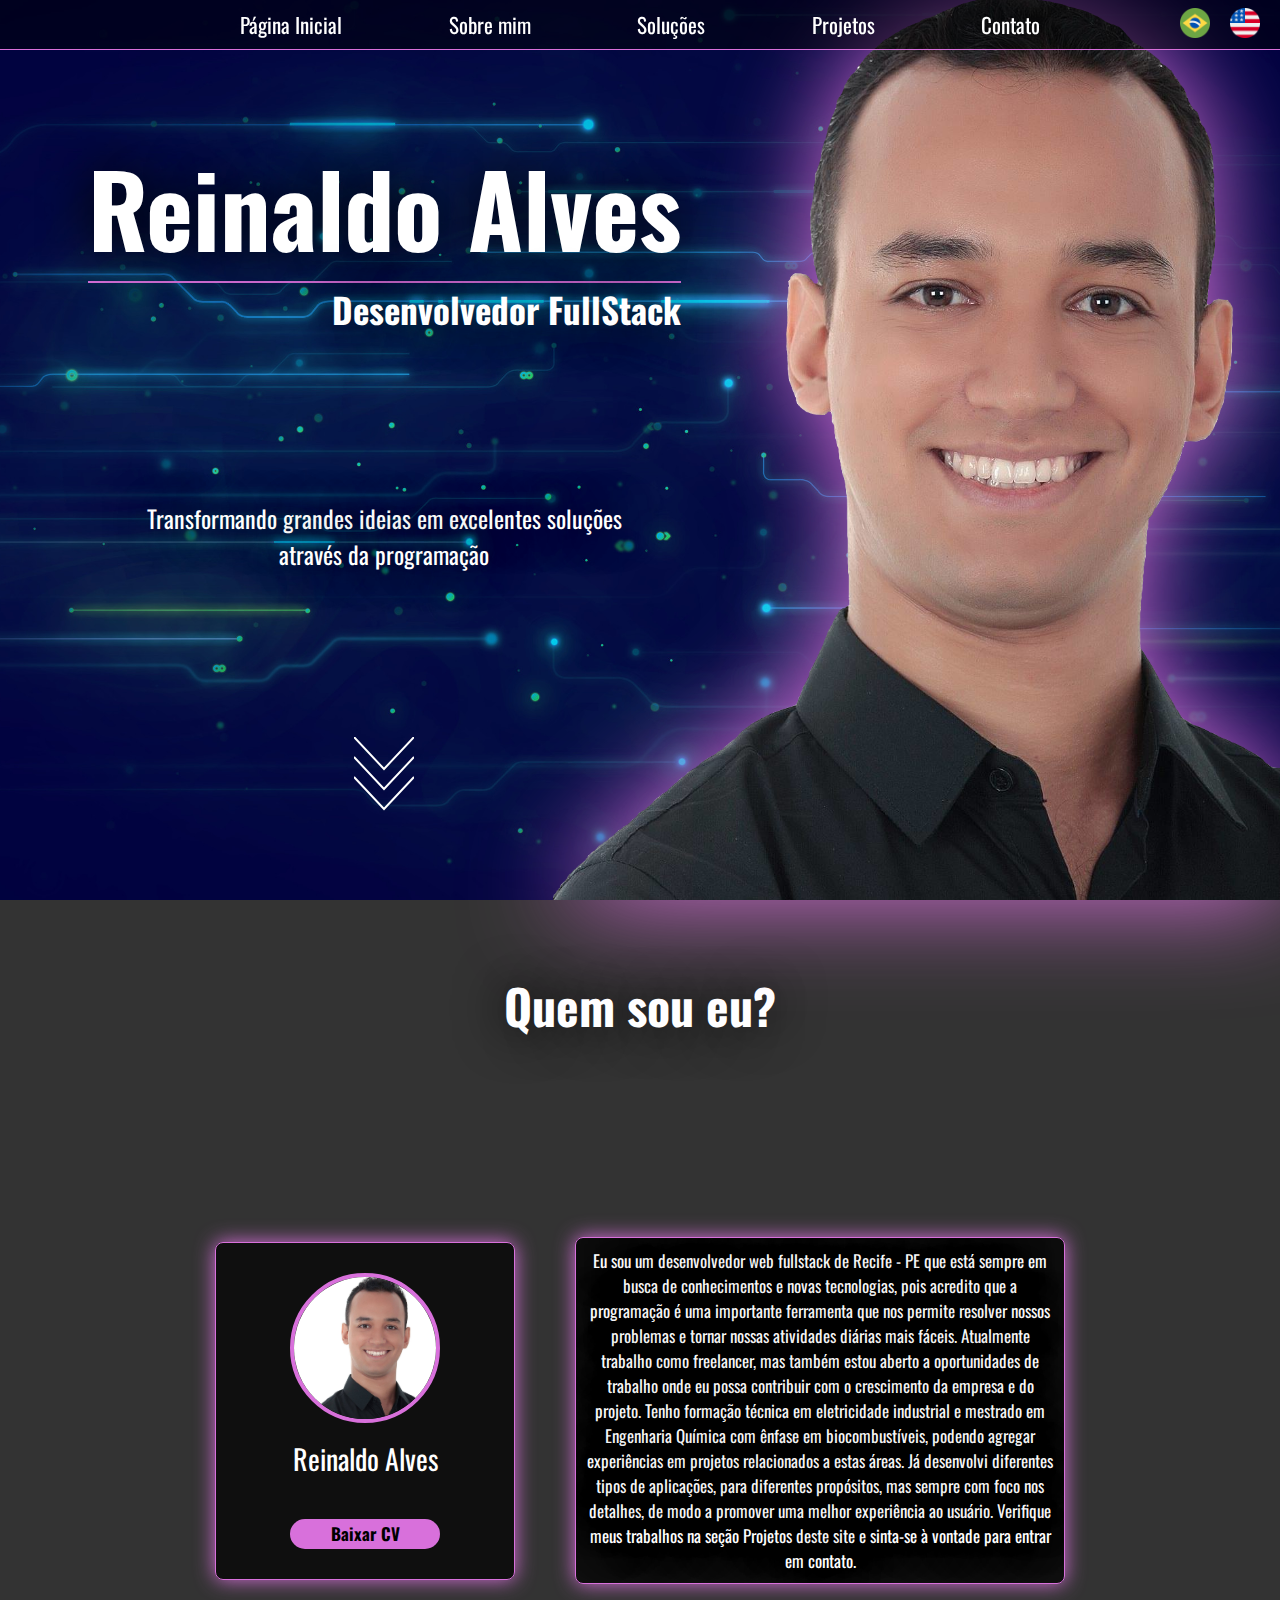
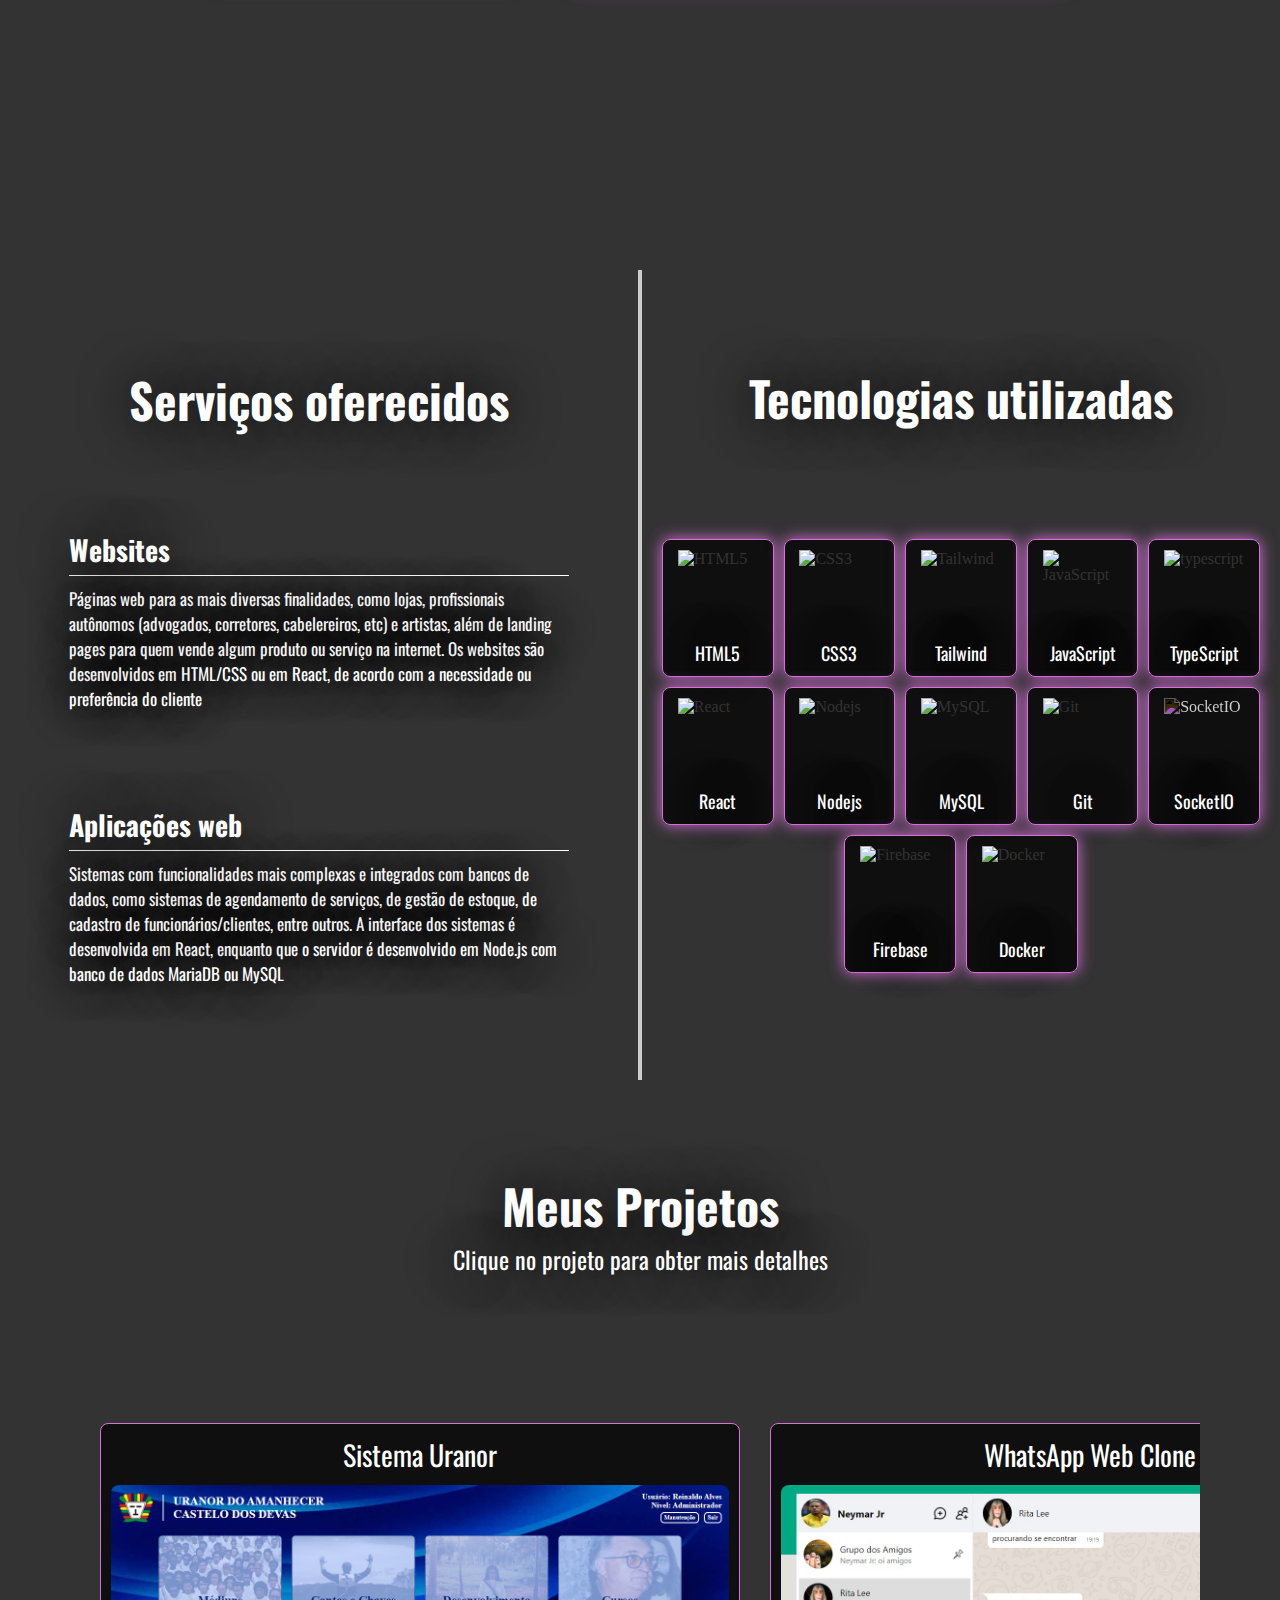
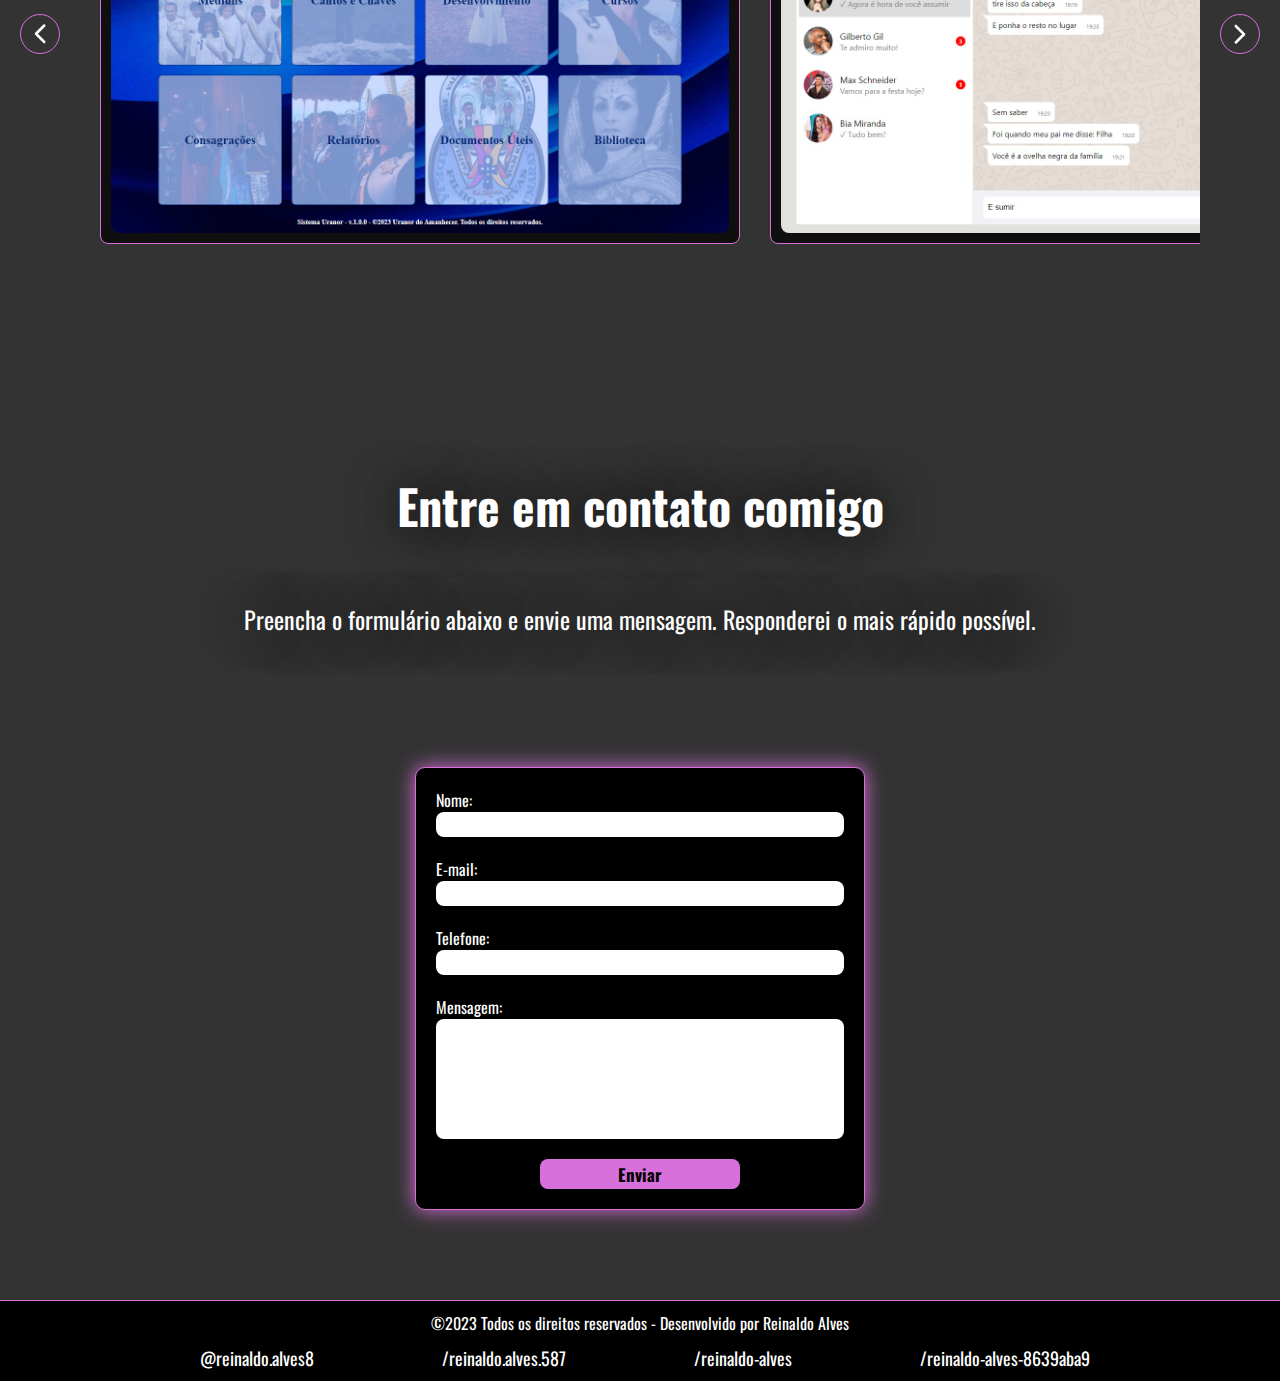
==== index.html @ aec606fd "add instagram clone" ====
<!DOCTYPE html>
<html lang="pt-br">
<head>
    <meta charset="UTF-8">
    <meta http-equiv="X-UA-Compatible" content="IE=edge">
    <meta name="viewport" content="width=device-width, initial-scale=1.0">
    <title>Reinaldo Alves - Desenvolvedor Web</title>
    <link rel="stylesheet" href="./styles.css">
    <link rel="stylesheet" href="https://cdn.jsdelivr.net/npm/swiper@10/swiper-bundle.min.css" />
    <link rel="shortcut icon" href="./programming.png" type="image/x-icon">
</head>
<body>
    <header>
        <nav>
            <ul>
                <li id="homepage-li">Página Inicial</li>
                <li id="aboutMe-li">Sobre mim</li>
                <li id="solution-li">Soluções</li>
                <li id="project-li">Projetos</li>
                <li id="contact-li">Contato</li>
            </ul>
        </nav>
        <div class="language-container">
            <a href="./index.html"><img src="./brasil.png" alt="PT"/></a>
            <a href="./english.html"><img src="./estados-unidos.png" alt="EN"/></a>
        </div>
    </header>
    <div class="hero-container">
        <div class="hero-content">
            <div class="title-container">
                <h1>Reinaldo Alves</h1>
                <h2 style="align-self: flex-end;">Desenvolvedor FullStack</h2>
            </div>
            <p class="slogan">Transformando grandes ideias em excelentes soluções através da programação</p>
            <svg class="arrows">
                <path class="a1" d="M0 0 L30 32 L60 0"></path>
                <path class="a2" d="M0 20 L30 52 L60 20"></path>
                <path class="a3" d="M0 40 L30 72 L60 40"></path>
            </svg>
        </div>
        <div class="mainphoto">
            <img alt="Reinaldo" src="./mainphoto.png"/>
        </div>
    </div>
    <div class="page-container" id="profile">
        <div class="content-container">
            <h2 class="page-title">Quem sou eu?</h2>
            <div class="profile-content">
                <div class="profile-card">
                    <img class="profile-image" src="./15994696_1484321451630794_7265019365593122860_o.jpg" />
                    <span class="name-text">Reinaldo Alves</span>
                    <div class="icons-container">
                        <a href="https://www.instagram.com/reinaldo.alves8/" target="_blank">
                            <i class="fa-brands fa-instagram"></i>
                        </a>
                        <a href="https://www.facebook.com/reinaldo.alves.587" target="_blank">
                            <i class="fa-brands fa-facebook-f"></i>
                        </a>
                        <a href="https://github.com/reinaldo-alves" target="_blank">
                            <i class="fa-brands fa-github"></i>
                        </a>
                        <a href="https://www.linkedin.com/in/reinaldo-alves-8639aba9/" target="_blank">
                            <i class="fa-brands fa-linkedin-in"></i>
                        </a>
                    </div>
                    <a href="https://www.instagram.com/reinaldo.alves8/" target="_blank">
                        <button class="profile-button">Baixar CV</button>
                    </a>
                </div>
                <p class="profile-sinopse">
                    Eu sou um desenvolvedor web fullstack de Recife - PE que está sempre em busca de conhecimentos e novas tecnologias, pois acredito que a programação é uma importante ferramenta que nos permite resolver nossos problemas e tornar nossas atividades diárias mais fáceis. Atualmente trabalho como freelancer, mas também estou aberto a oportunidades de trabalho onde eu possa contribuir com o crescimento da empresa e do projeto. Tenho formação técnica em eletricidade industrial e mestrado em Engenharia Química com ênfase em biocombustíveis, podendo agregar experiências em projetos relacionados a estas áreas. Já desenvolvi diferentes tipos de aplicações, para diferentes propósitos, mas sempre com foco nos detalhes, de modo a promover uma melhor experiência ao usuário. Verifique meus trabalhos na seção Projetos deste site e sinta-se à vontade para entrar em contato.  
                </p>
            </div>
        </div>
    </div>
    <div class="page-container" id="service">
        <div class="content-container">
            <div class="service-container">
                <div class="products-container">
                    <h2 class="page-title">Serviços oferecidos</h2>
                    <div class="product-content">
                        <h3>Websites</h3>
                        <p>Páginas web para as mais diversas finalidades, como lojas, profissionais autônomos (advogados, corretores, cabelereiros, etc) e artistas, além de landing pages para quem vende algum produto ou serviço na internet. Os websites são desenvolvidos em HTML/CSS ou em React, de acordo com a necessidade ou preferência do cliente</p>
                    </div>
                    <div class="product-content">
                        <h3>Aplicações web</h3>
                        <p>Sistemas com funcionalidades mais complexas e integrados com bancos de dados, como sistemas de agendamento de serviços, de gestão de estoque, de cadastro de funcionários/clientes, entre outros. A interface dos sistemas é desenvolvida em React, enquanto que o servidor é desenvolvido em Node.js com banco de dados MariaDB ou MySQL</p>
                    </div>
                    <ul class="tabs">
                        <li class="tab active-tab" id="tab-1">
                            <span>Websites</span>
                            <img alt="seta" src="./arrow-left.png" />                            
                        </li>
                        <div class="tabs-content" id="tabs-content-1">Páginas web para as mais diversas finalidades, como lojas, profissionais autônomos (advogados, corretores, cabelereiros, etc) e artistas, além de landing pages para quem vende algum produto ou serviço na internet. Os websites são desenvolvidos em HTML/CSS ou em React, de acordo com a necessidade ou preferência do cliente</div>
                        <li class="tab" id="tab-2">
                            <span>Aplicações Web</span>
                            <img alt="seta" src="./arrow-left.png" />
                        </li>
                        <div class="tabs-content" id="tabs-content-2" style="display: none;">Sistemas com funcionalidades mais complexas e integrados com bancos de dados, como sistemas de agendamento de serviços, de gestão de estoque, de cadastro de funcionários/clientes, plataformas EAD, entre outros. A interface dos sistemas é desenvolvida em React, enquanto que o servidor é desenvolvido em Node.js com banco de dados MariaDB ou MySQL</div>
                    </ul>
                </div>
                <div class="vertical-divider"></div>
                <div class="technologies-container">
                    <h2 class="page-title">Tecnologias utilizadas</h2>
                    <div class="technologies-content">
                        <div class="technologies-card">
                            <img alt="HTML5" src="https://cdn.jsdelivr.net/gh/devicons/devicon/icons/html5/html5-original.svg" />
                            <span>HTML5</span>
                        </div>
                        <div class="technologies-card">
                            <img alt="CSS3" src="https://cdn.jsdelivr.net/gh/devicons/devicon/icons/css3/css3-original.svg" />
                            <span>CSS3</span>
                        </div>
                        <div class="technologies-card">
                            <img alt="Tailwind" src="https://cdn.jsdelivr.net/gh/devicons/devicon/icons/tailwindcss/tailwindcss-plain.svg" />
                            <span>Tailwind</span>
                        </div>
                        <div class="technologies-card">
                            <img alt="JavaScript" src="https://cdn.jsdelivr.net/gh/devicons/devicon/icons/javascript/javascript-original.svg" />
                            <span>JavaScript</span>
                        </div>
                        <div class="technologies-card">
                            <img alt="typescript" src="https://cdn.jsdelivr.net/gh/devicons/devicon/icons/typescript/typescript-original.svg" />
                            <span>TypeScript</span>
                        </div>
                        <div class="technologies-card">
                            <img alt="React" src="https://cdn.jsdelivr.net/gh/devicons/devicon/icons/react/react-original.svg" />
                            <span>React</span>
                        </div>
                        <div class="technologies-card">
                            <img alt="Nodejs" src="https://cdn.jsdelivr.net/gh/devicons/devicon/icons/nodejs/nodejs-original.svg" />
                            <span>Nodejs</span>
                        </div>
                        <div class="technologies-card">
                            <img alt="MySQL" src="https://cdn.jsdelivr.net/gh/devicons/devicon/icons/mysql/mysql-original.svg" />
                            <span>MySQL</span>
                        </div>
                        <div class="technologies-card"> 
                            <img alt="Git" src="https://cdn.jsdelivr.net/gh/devicons/devicon/icons/git/git-original.svg" />
                            <span>Git</span>
                        </div>
                        <div class="technologies-card">
                            <img alt="SocketIO" style="filter: invert(1);" src="https://cdn.jsdelivr.net/gh/devicons/devicon/icons/socketio/socketio-original.svg" />
                            <span>SocketIO</span>
                        </div>
                        <div class="technologies-card">
                            <img alt="Firebase" src="https://cdn.jsdelivr.net/gh/devicons/devicon/icons/firebase/firebase-plain.svg" />
                            <span>Firebase</span>
                        </div>
                        <div class="technologies-card">
                            <img alt="Docker" src="https://cdn.jsdelivr.net/gh/devicons/devicon/icons/docker/docker-original.svg" />
                            <span>Docker</span>
                        </div>
                    </div>
                </div>
            </div>
        </div>
    </div>
    <div class="page-container" id="project">
        <div class="content-container">
            <h2 class="page-title">Meus Projetos</h2>
            <p class="details">Clique no projeto para obter mais detalhes</p>
            <div class="project-content">
                <img class="scroll-button" id="arrow-left" src="./arrow-left.png" alt="esquerda"/>
                <div class="cards-container" id="cards-container">
                    <div class="project-card" id="project8">
                        <span class="project-title">Sistema Uranor</span>
                        <image class="project-image" src="./sistemauranor/homepage.jpg" />
                    </div>
                    <div class="project-card" id="project7">
                        <span class="project-title">WhatsApp Web Clone</span>
                        <image class="project-image" src="./whatsappwebclone/messages.jpg" />
                    </div>
                    <div class="project-card" id="project6">
                        <span class="project-title">Youtube Clone</span>
                        <image class="project-image" src="./youtubeclone/home.jpg" />
                    </div>
                    <div class="project-card" id="project5">
                        <span class="project-title">Instagram Clone</span>
                        <image class="project-image" src="./instagramclone/login.jpg" />
                    </div>
                    <div class="project-card" id="project4">
                        <span class="project-title">Site Conhecendo o Brasil</span>
                        <image class="project-image" src="./conhecendoobrasil/CoBimage.jpg" />
                    </div>
                    <div class="project-card" id="project3">
                        <span class="project-title">Star Wars Encyclopedia</span>
                        <image class="project-image" src="./starwarsencyclopedia/homestars.jpg" />
                    </div>
                    <div class="project-card" id="project2">
                        <span class="project-title">Portfolio Reinaldo Alves</span>
                        <image class="project-image" src="./portfolioreinaldoalves/home.jpg" />
                    </div>
                    <div class="project-card" id="project1">
                        <span class="project-title">Calculadora IMC</span>
                        <image class="project-image" src="./imccalc.jpg" />
                    </div>
                    <div class="project-card" id="project0">
                        <span class="project-title">Reprodução da página inicial do Facebook</span>
                        <image class="project-image" src="./facebookinterface/facehome.jpg" />
                    </div>
                </div>
                <img class="scroll-button" id="arrow-right" src="./arrow-right.png" alt="direita"/>
            </div>
        </div>
        <div class="modal" id="modal">
            <div class="modal-content" id="modal-content"></div>
        </div>
    </div>
    <div class="page-container" id="contact">
        <div class="content-container">
            <h2 class="page-title">Entre em contato comigo</h2>
            <div class="contact-content">
                <p class="details">Preencha o formulário abaixo e envie uma mensagem. Responderei o mais rápido possível.</p>
                <form action="https://formspree.io/f/xlekeaya" method="POST">
                    <label id="name">
                        Nome:
                        <input type="text" name="name">
                    </label>
                    <label id="email">
                        E-mail:
                        <input type="email" name="email">
                    </label>
                    <label id="phone">
                        Telefone:
                        <input type="tel" name="phone">
                    </label>
                    <label id="message">
                        Mensagem:
                        <textarea name="message"></textarea>
                    </label>
                    <button id="button" type="submit">Enviar</button>
                </form>
            </div>
        </div>
    </div>
    <footer>
        <p>©2023 Todos os direitos reservados - Desenvolvido por Reinaldo Alves</p>
        <div class="social-content">
            <a href="https://www.instagram.com/reinaldo.alves8/" target="_blank">
                <i class="fa-brands fa-instagram"></i>
                <span>@reinaldo.alves8</span>
            </a>
            <a href="https://www.facebook.com/reinaldo.alves.587" target="_blank">
                <i class="fa-brands fa-facebook-f"></i>
                <span>/reinaldo.alves.587</span>
            </a>
            <a href="https://github.com/reinaldo-alves" target="_blank">
                <i class="fa-brands fa-github"></i>
                <span>/reinaldo-alves</span>
            </a>
            <a href="https://www.linkedin.com/in/reinaldo-alves-8639aba9/" target="_blank">
                <i class="fa-brands fa-linkedin-in"></i>
                <span>/reinaldo-alves-8639aba9</span>
            </a>
        </div>
    </footer>
    <script src="https://kit.fontawesome.com/f68a24141b.js" crossorigin="anonymous"></script>
    <script src="https://cdn.jsdelivr.net/npm/swiper@10/swiper-bundle.min.js"></script>
    <script type="module" src="./script.js"></script>
</body>
</html>

<!-- O que falta
1 - Criar link para vídeos e fotos do Youtube Clone -->
---- styles.css ----
@import url('https://fonts.googleapis.com/css2?family=Oswald&display=swap');

* {
    margin: 0;
    padding: 0;
    box-sizing: border-box;
    scrollbar-width: 8px;
    scrollbar-color: #8c8c8c;
}

*::-webkit-scrollbar {
    width: 8px;
    background-color: transparent;
}
  
*::-webkit-scrollbar-thumb {
    background-color: #d870db;
    border-radius: 20px;
}

html, body {
    scroll-snap-type: y proximity;
    scroll-snap-stop: always;
    scroll-behavior: smooth;
    background-color: #000;
}

header {
    position: fixed;
    width: 100%;
    height: 50px;
    display: flex;
    justify-content: center;
    align-items: center;
    background-color: rgba(0,0,0,0.5);
    z-index: 5;
    border-bottom: 1px solid #d870db;
}

nav {
    width: 70%;
    display: flex;
    justify-content: center;
    align-items: center;
}

ul {
    width: 100%;
    max-width: 800px;
    display: flex;
    justify-content: space-between;
    list-style: none;
}

li {
    font-family: 'Oswald', sans-serif;
    color: #fff;
    font-size: 21px;
    cursor: pointer;
}

li:hover {
    color: #d870db;
}

.language-container {
    height: 50px;
    display: flex;
    align-items: center;
    gap: 20px;
    padding: 0 20px;
    position: fixed;
    top: 0;
    right: 0;
}

.language-container img {
    height: 30px;
    width: 30px;
    cursor: pointer;
    transition: 0.5s;
}

.language-container img:hover {
    transform: scale(1.2);
}

.hero-container {
    height: 100vh;
    min-height: 625px;
    display: flex;
    align-items: center;
    justify-content: space-between;
    background-image: url('./backgroundblue.jpg');
    background-position: center;
    background-size: cover;
    background-attachment: fixed;
    background-repeat: no-repeat;
    scroll-snap-align: start;
}

.hero-content {
    height: 100%;
    width: 60%;
    min-width: 550px;
    display: flex;
    flex-direction: column;
    align-items: center;
    justify-content: space-around;
    padding-top: 50px;
    z-index: 4;
}

.title-container {
    display: flex;
    flex-direction: column;
}

h1 {
    font-family: 'Oswald', sans-serif;
    color: #fff;
    font-size: 100px;
    text-shadow: 0 0 50px black;
    border-bottom: 2px solid #d870db;
}

h2 {
    font-family: 'Oswald', sans-serif;
    color: #fff;
    font-size: 35px;
    text-shadow: 0 0 50px black;
}

.slogan {
    font-family: 'Oswald', sans-serif;
    color: #fff;
    text-align: center;
    width: 500px;
    font-size: 24px;
    text-shadow: 0 0 50px black;
}

.arrows {
    width: 60px;
    height: 80px;
    bottom: 20px;
}

.arrows path {
    stroke: #fff;
    fill: transparent;
    stroke-width: 2px;
    animation: arrow 2s infinite;
    -webkit-animation: arrow 2s infinite;
}

@keyframes arrow
{
0% {opacity:0}
40% {opacity:1}
80% {opacity:0}
100% {opacity:0}
}

@-webkit-keyframes arrow
{
0% {opacity:0}
40% {opacity:1}
80% {opacity:0}
100% {opacity:0}
}

.arrows path.a1 {
    animation-delay: -0.5s;
    -webkit-animation-delay: -0.5s;
}

.arrows path.a2 {
    animation-delay: -0.25s;
    -webkit-animation-delay: -0.25s;
}

.arrows path.a3 {
    animation-delay: 0s;
    -webkit-animation-delay: 0s;
}

.mainphoto {
    height: 100%;
    min-height: 625px;
    position: absolute;
    top: 0;
    right: 0;
    filter: drop-shadow(0 0 50px #d870db);
    overflow: hidden;
}

.mainphoto img {
    height: 100%;
}

.page-container {
    height: 100vh;
    min-height: 625px;
    display: flex;
    flex-direction: column;
    justify-content: flex-end;
    background-color: #333;
    background-position: center;
    background-size: cover;
    background-attachment: fixed;
    background-repeat: no-repeat;
    scroll-snap-align: start;
}

#profile {
    background-image: url('./nasa-Q1p7bh3SHj8-unsplash.jpg');
}

#project {
    background-image: url('./projectbg.jpg');
}

#contact {
    background-image: url('./digital-contact-black.jpg');
}

#service {
    background-image: url('./765090-most-popular-technology-background-images-1920x1080-hd-for-mobile.jpg');
}


.content-container {
    color: #333;
    width: 100%;
    height: calc(100% - 50px);
    display: flex;
    flex-direction: column;
    align-items: center;
    justify-content: center;
    padding: 20px;
}

.page-title {
    font-size: 48px;
    text-align: center;
}

.profile-content {
    width: 60%;
    min-width: 850px;
    max-width: 1000px;
    height: 100%;
    display: flex;
    justify-content: space-between;
    align-items: center;
}

.profile-card {
    display: flex;
    flex-direction: column;
    align-items: center;
    width: 300px;
    background: rgba(0,0,0,0.7);
    padding: 30px;
    border: 1px solid #d870db;
    border-radius: 8px;
    box-shadow: 0 0 20px #d870db;
}

.profile-image {
    width: 150px;
    height: auto;
    border-radius: 50%;
    border: 4px solid #d870db;
}

.name-text {
    font-family: 'Oswald', sans-serif;
    font-size: 28px;
    margin: 15px 0;
    color: #fff;
}

.icons-container {
    display: flex;
    width: 100%;
    justify-content: space-around;
}

i {
    font-size: 2rem;
    color: #fff;
}

i:hover {
    color: #d870db;
    transform: scale(1.05);
}

.profile-button {
    width: 150px;
    height: 30px;
    border-radius: 15px;
    border: none;
    background-color: #d870db;
    color: #000;
    font-family: 'Oswald', sans-serif;
    cursor: pointer;
    margin-top: 25px;
}

.profile-button:hover {
    transform: scale(1.05);
}

.profile-sinopse {
    width: 490px;
    max-height: 370px;
    padding: 10px;
    font-family: 'Oswald', sans-serif;
    color: #fff;
    font-size: 17px;
    text-shadow: 0 0 50px black;
    background-color: rgba(0, 0, 0, 0.7);
    text-align: center;
    border: 1px solid #d870db;
    border-radius: 8px;
    box-shadow: 0 0 20px #d870db;
    overflow-y: auto;
}

.service-container {
    display: grid;
    grid-template-columns: 1fr auto 1fr;
    align-items: center;
    height: 100%;
    width: 100%;
}

.products-container {
    height: 100%;
    display: flex;
    flex-direction: column;
    justify-content: space-evenly;
    align-items: center;
    padding-right: 20px;
}

.product-content {
    width: 100%;
    max-width: 500px;
    display: flex;
    flex-direction: column;
    gap: 10px;
}

.product-content h3 {
    font-family: 'Oswald', sans-serif;
    color: #fff;
    font-size: 28px;
    text-shadow: 0 0 50px black;
    padding-bottom: 5px;
    border-bottom: 1px solid #fff;
}

.product-content p {
    font-family: 'Oswald', sans-serif;
    color: #fff;
    font-size: 17px;
    text-shadow: 0 0 50px black;    
}

.tabs {
    display: none;
}

.tabs-content {
    display: none;
}

.vertical-divider {
    height: 100%;
    border-left: 4px solid #ccc;
}

.technologies-container {
    height: 100%;
    display: flex;
    flex-direction: column;
    justify-content: space-evenly;
    align-items: center;
    padding-left: 20px;
}

.technologies-content {
    width: 100%;
    max-height: 100%;
    max-width: 700px;
    display: flex;
    flex-wrap: wrap;
    gap: 10px;
    justify-content: center;
    align-items: center;
    padding: 15px 0;
}

.technologies-card {
    background-color: rgba(0,0,0,0.7);
    border-radius: 8px;
    border: 1px solid #d870db;
    box-shadow: 0 0 15px #d870db;
    padding: 10px;
    display: flex;
    flex-direction: column;
    align-items: center;
    justify-content: center;
    flex-grow: 1;
    gap: 10px;
    width: 120px;
    min-width: 100px;
    max-width: calc((100% - 40px)/5);
}

.technologies-card span {
    font-family: 'Oswald', sans-serif;
    color: #fff;
    font-size: 18px;
    text-shadow: 0 0 50px black;
    text-align: center;
}

.technologies-card img {
    width: 80px;
    height: 80px;
    flex-grow: 1;
    align-self: center;
}

.project-content {
    width: 100%;
    height: 100%;
    display: grid;
    grid-template-columns: auto 1fr auto;
    align-items: center;
    gap: 20px;
}

.scroll-button {
    height: 40px;
    width: 40px;
    border-radius: 50%;
    border: 1px solid #278F24;
    filter: invert(1);
}

.scroll-button:hover {
    cursor: pointer;
    box-shadow: 0 0 20px #278F24;
    transform: scale(1.2);
}

.cards-container {
    height: 100%;
    padding: 20px;
    display: flex;
    align-items: center;
    justify-content: flex-start;
    gap: 30px;
    overflow-x: hidden;
    scroll-behavior: smooth;
    scroll-snap-type: x proximity;
}

.project-card {
    min-width: 50vw;
    max-height: 600px;
    background-color: rgba(0,0,0,0.7);
    border: 1px solid #d870db;
    border-radius: 8px;
    display: flex;
    flex-direction: column;
    align-items: center;
    justify-content: flex-start;
    gap: 10px;
    padding: 10px;
    transition: 0.5s;
    scroll-snap-align: center;
}

.project-card:hover {
    cursor: pointer;
    transform: scale(1.02);
    box-shadow: 0 0 20px #d870db;
}

.project-image {
    width: 100%;
    max-height: 500px;
    max-width: 850px;
    aspect-ratio: 16 / 9;
    border-radius: 8px;
}

.project-title {
    width: 100%;
    color: #fff;
    font-family: 'Oswald', sans-serif;
    font-size: 28px;
    text-align: center;
}

.modal {
    visibility: hidden;
    display: flex;
    align-items: center;
    justify-content: center;
    width: 100vw;
    height: 100vh;
    background-color: rgba(0, 0, 0, 0.7);
    position: fixed;
    top: 0;
    z-index: 7;
}

.modal-content {
    width: 80vw;
    height: 80vh;
    max-width: 1600px;
    background-color: #000;
    border-radius: 12px;
    display: grid;
    grid-template-columns: 8fr 2fr 0;
    grid-template-rows: auto auto auto 1fr;
    gap: 30px;
    padding: 30px;
    padding-right: 0;
    align-items: center;
    border: 1px solid #d870db;
    box-shadow: 0 0 20px #d870db;
    overflow-y: auto;
}

.modal-title {
    grid-area: 1 / 1 / 2 / 3;
    text-align: center;
}

.exit-button {
    grid-area: 1 / 3 / 2 / 4;
    font-size: 25px;
    font-weight: bold;
    color: #fff;
    background-color: #000;
    align-self: flex-start;
    height: 30px;
    width: 30px;
    display: flex;
    justify-content: center;
    align-items: center;
    border: 1px solid #d870db;
    border-radius: 50%;
    position: relative;
    top: -20px;
    left: -40px;
    cursor: pointer;
}

.exit-button:hover {
    transform: scale(1.1);
    box-shadow: 0 0 20px #d870db;
}

.modal-image {
    grid-area: 2 / 1 / 4 / 2;
    width: 100%;
    position: relative;
    aspect-ratio: 16 / 9;
    display: flex;
    align-items: center;
    justify-content: center;
}

.swiper {
    width: 300px;
    flex-grow: 1;
  }

  .swiper-slide {
    display: flex;
    justify-content: center;
    align-items: center;
  }

  .swiper-button-prev, .swiper-button-next {
    min-width: 40px;
    max-width: 40px;
    min-height: 40px;
    max-height: 40px;
    border-radius: 50%;
    background-color: rgba(0, 0, 0, 0.5);
  }

  .swiper-button-prev:hover, .swiper-button-next:hover {
    transform: scale(1.1);
  }

  .swiper-button-prev::after {
    transform: scale(0.5);
    color: #fff;
    position: relative;
    left: -2px;
  }

  .swiper-button-next::after {
    transform: scale(0.5);
    color: #fff;
    position: relative;
    right: -2px;
  }

  .swiper-slide img {
    display: block;
    width: 100%;
    height: 100%;
    object-fit: cover;
  }

  .swiper-pagination-bullet {
    border: 1px solid #fff;
  }

  .swiper-pagination-bullet-active {
    background-color: #d870db;
  }

.modal-info {
    display: flex;
    flex-direction: column;
    align-items: flex-end;
    gap: 10px;
    color: #fff;
    font-family: 'Oswald', sans-serif;
    grid-area: 2 / 2 / 4 / 4;
}

#links-container {
    grid-area: 2 / 2 / 3 / 3;
}

#technologies-container {
    grid-area: 3 / 2 / 4 / 3;
}

.modal-info h3 {
    font-size: 24px;
    margin-bottom: 5px;
}

.modal-info a {
    text-decoration: none;
    display: flex;
    align-items: center;
    gap: 10px;
    color: #fff;
}

.modal-info a i {
    font-size: 20px;
}

.modal-info a span {
    font-family: 'Oswald', sans-serif;
    color: #fff;
    font-size: 20px;
    display: -webkit-box;
    -webkit-box-orient: vertical;
    -webkit-line-clamp: 1;
    overflow: hidden;
    text-overflow: ellipsis;
}

.modal-info a:hover span {
    color: #d870db;
}

.modal-info a:hover i {
    color: #d870db;
    transform: scale(1);
}

.modal-technologies {
    display: flex;
    gap: 10px;
}

.modal-technologies img {
    height: 35px;
    width: 35px;
    flex-shrink: 1;
}

.modal-text {
    color: #fff;
    font-family: 'Oswald', sans-serif;
    font-size: 16px;
    text-align: center;
    grid-area: 4 / 1 / 5 / 3;
}

.contact-content {
    height: 100%;
    width: 100%;
    display: flex;
    flex-direction: column;
    justify-content: space-around;
    align-items: center;
    padding-bottom: 10px;
}

.details {
    font-family: 'Oswald', sans-serif;
    color: #fff;
    font-size: 24px;
    text-shadow: 0 0 50px #000;
    text-align: center;
    padding-bottom: 10px;
}

form {
    display: flex;
    flex-direction: column;
    justify-content: space-between;
    background-color: #000;
    width: 450px;
    gap: 20px;
    padding: 20px;
    border: 1px solid #d870db;
    box-shadow: 0 0 20px #d870db;
    border-radius: 10px;
}

label {
    display: block;
    font-family: 'Oswald', sans-serif;
    color: #fff;
}

input {
    display: block;
    width: 100%;
    border-radius: 8px;
    height: 25px;
    font-family: 'Oswald', sans-serif;
    font-size: 15px;
    padding: 5px;
    border: none;
}

textarea {
    display: block;
    width: 100%;
    height: 120px;
    border-radius: 8px;
    font-family: 'Oswald', sans-serif;
    font-size: 15px;
    padding: 5px;
    border: none;
    resize: none;
}

button {
    border: none;
    border-radius: 8px;
    height: 30px;
    width: 200px;
    margin-left: auto;
    margin-right: auto;
    font-family: 'Oswald', sans-serif;
    background-color: #d870db;
    font-size: 17px;
    font-weight: bold;
    padding: 2px 12px;
}

button:hover {
    cursor: pointer;
}

button:active {
    background-color: #fff;
    cursor: pointer;
    color: #d870db;
    border: solid 2px;
    border-color: #d870db;
    padding: 0px 8px;
}

footer {
    background-color: #000;
    display: flex;
    flex-direction: column;
    justify-content: center;
    align-items: center;
    padding: 10px;
    gap: 10px;
    border-top: 1px solid #d870db;
    scroll-snap-align: end;
}

footer p {
    font-family: 'Oswald', sans-serif;
    color: #fff;
    font-size: 16px;
    text-align: center;
}

.social-content {
    width: 100%;
    max-width: 900px;
    display: flex;
    justify-content: space-between;
}

.social-content a {
    text-decoration: none;
    display: flex;
    align-items: center;
    gap: 10px;
    color: #fff;
}

.social-content a span {
    font-family: 'Oswald', sans-serif;
    color: #fff;
    font-size: 18px;
}

.social-content a:hover span {
    color: #d870db;
}

.social-content a:hover i {
    color: #d870db;
    transform: scale(1);
}

@media (min-width: 1600px) {
    .project-card {
        min-width: 800px;
        max-width: 800px;
    }
}

@media (min-height: 80vw) {
    .hero-container {
        justify-content: center;
    }
    
    .mainphoto {
        display: none;
    }
}

@media (max-width: 1165px) {

    .modal-content {
        width: 90vw;
    }
}

@media (max-width: 1000px) {
    header {
        justify-content: space-between;
    }

    .language-container {
        position: static;
    }
    
    nav {
        width: 100%;
        margin: 0 20px;
    }

    .modal-content {
        grid-template-columns: 1fr 1fr 0;
    }

    .modal-info {
        align-items: center;
    }

    .modal-image {
        grid-area: 2 / 1 / 3 / 3;
    }

    #links-container {
        grid-area: 3 / 1 / 4 / 2;
    }

    #technologies-container {
        grid-area: 3 / 2 / 4 / 3;
    }
}

@media (max-width: 965px) {
    .hero-container {
        justify-content: center;
    }
    
    .mainphoto {
        display: none;
    }
    
    .profile-content {
        min-width: 700px;
    }
    
    .profile-sinopse {
        width: 350px;
    }

    .products-container {
        justify-content: center;
    }

    .product-content {
        display: none;
    }

    .tabs {
        display: flex;
        flex-direction: column;
        justify-content: flex-start;
        align-items: center;
        position: relative;
        margin: 15px 0;
    }

    .tab {
        width: 100%;
        display: flex;
        justify-content: space-between;
        align-items: center;
        padding: 5px 20px;
        border: 1px solid #fff;
        border-radius: 8px;
        background-color: rgba(0,0,0,0.5);
        height: 40px;
        font-family: 'Oswald', sans-serif;
        color: #fff;
        font-size: 20px;
        text-shadow: 0 0 50px black;
        font-weight: bold;
        margin-top: 10px;
    }
    
    .tab:hover {
        box-shadow: 0 0 20px #d870db;
        border-color: #d870db;
        color: #d870db;
    }

    .tab img {
        width: 40px;
        height: 40px;
        filter: invert(1);
        rotate: -90deg;
    }

    .active-tab {
        height: 62px;
        font-size: 28px;
        border-bottom-left-radius: 0;
        border-bottom-right-radius: 0;
    }

    .active-tab img {
        rotate: 90deg;
    }

    .tabs-content {
        display: block;
        width: 100%;
        height: 200px;
        border: 1px solid #fff;
        border-top: none;
        border-bottom-left-radius: 8px;
        border-bottom-right-radius: 8px;
        padding: 10px;
        font-family: 'Oswald', sans-serif;
        font-size: 17px;
        color: #fff;
        text-shadow: 0 0 50px black; 
    }
    
    .technologies-card {
        flex-direction: row;
        align-items: center;
        justify-content: center;
        gap: 5px;
        width: 120px;
        min-width: 120px;
        max-width: calc((100% - 20px)/3);
    }
    
    .technologies-card img {
        width: 30px;
        height: 30px;
        max-width: 30px;
    }

    .details {
        font-size: 18px;
    }

    .project-content {
        gap: 10px;
    }

    .cards-container {
        gap: 80px;
        padding: 20px calc(15vw - 80px);
    }

    .project-card {
        min-width: 70vw;
    }

    .project-title {
        font-size: 24px;
    }
}

@media (max-width: 786px) {
    html, body {
        scroll-snap-type: none;
        scroll-snap-stop: none;
    }
    
    .profile-content {
        width: 100%;
        min-width: 320px;
        flex-direction: column;
        justify-content: space-around;
        gap: 15px;
        margin-top: 10px;
    }

    .profile-card {
        display: grid;
        grid-template-columns: auto 1fr;
        grid-template-rows: auto auto auto;
        column-gap: 20px;
        width: 450px;
    }

    .profile-image {
        grid-area: 1 / 1 / 4 / 2;
    }

    .name-text {
        grid-area: 1 / 2 / 2 / 3;
        text-align: center;
    }

    .icons-container {
        grid-area: 2 / 2 / 2 / 3;
    }

    .profile-card a {
        max-width: 150px;
        justify-self: center;
        grid-area: 3 / 2 / 4 / 3;
    }

    .profile-sinopse {
        width: 450px;
        max-height: calc(100vh - 407px);
        min-height: 218px;
    }

    .tabs-content {
        height: 250px;
    }

    .social-content {
        flex-direction: column;
        align-items: center;
        gap: 10px;
        margin-top: 10px;
    }

}

@media (max-width: 720px) {
    .service-container {
        display: flex;
        flex-direction: column;
        justify-content: space-around;
    }

    .products-container {
        padding: 0;
    }

    .tabs-content {
        height: auto;
    }

    .vertical-divider {
        display: none;
    }

    .technologies-container {
        padding: 0;
    }
}

@media (max-width: 696px) {
    header {
        background-color: transparent;
        border: none;
        justify-content: flex-end;
    }

    nav {
        display: none;
    }
    
    .tabs-content {
        font-size: 14px;
    }
    
    .technologies-card {
        max-width: calc((100% - 30px)/4);
    }

    .modal-content {
        width: 95vw;
        height: 95vh;
    }

    .swiper-button-prev, .swiper-button-next {
        min-width: 30px;
        max-width: 30px;
        min-height: 30px;
        max-height: 30px;
    }

    .swiper-button-prev::after {
        transform: scale(0.3);
        left: -1px;
    }

    .swiper-button-next::after {
        transform: scale(0.3);
        right: -1px;
    }
    
    .modal-technologies img {
        height: 30px;
        width: 30px;
    }

}

@media (max-width: 575px) {
    .hero-container, .hero-content {
        width: 100%;
        min-width: 250px;
    }
    
    h1 {
        font-size: 70px;
    }

    h2, .page-title {
        font-size: 30px;
    }

    .slogan {
        width: 320px;
        padding: 0 10px;
    }

    .profile-card {
        width: calc(100% - 40px);
        padding: 10px;
    }

    .name-text {
        margin-top: 0;
    }

    .profile-sinopse {
        width: calc(100% - 40px);
        max-height: calc(100vh - 339px);
        min-height: 286px;
    }

    .tab {
        font-size: 16px;
    }

    .active-tab {
        font-size: 24px;
    }

    .project-content {
        grid-template-columns: 1fr;
        grid-template-rows: auto 1fr auto;
        margin-top: 20px;
    }

    .scroll-button {
        justify-self: center;
        rotate: 90deg;
    }

    .cards-container {
        flex-direction: column;
        overflow-y: hidden;
        scroll-snap-type: y proximity;
        padding: 20px 20px;
        gap: 30px;
        max-height: calc(100vh - 291px);
    }

    form {
        width: 100%;
    }
}

@media (max-width: 478px) {
    h1 {
        font-size: 50px;
    }
    
    .profile-card {
        display: flex;
        flex-direction: column;
        align-items: center;
    }
    
    .profile-image {
        height: 100px;
        width: 100px;
    }

    .icons-container {
        justify-content: center;
        gap: 30px;
    }

    .profile-button {
        margin-top: 15px;
    }

    .profile-sinopse {
        width: calc(100% - 40px);
        max-height: calc(100vh - 416px);
        min-height: 209px;
    }

    .technologies-card {
        padding: 5px;
    }

    .modal-info a i {
        font-size: 16px;
    }

    .modal-info a span {
        font-size: 16px;
    }

    .modal-technologies {
        flex-wrap: wrap;
        justify-content: center;
    }
}
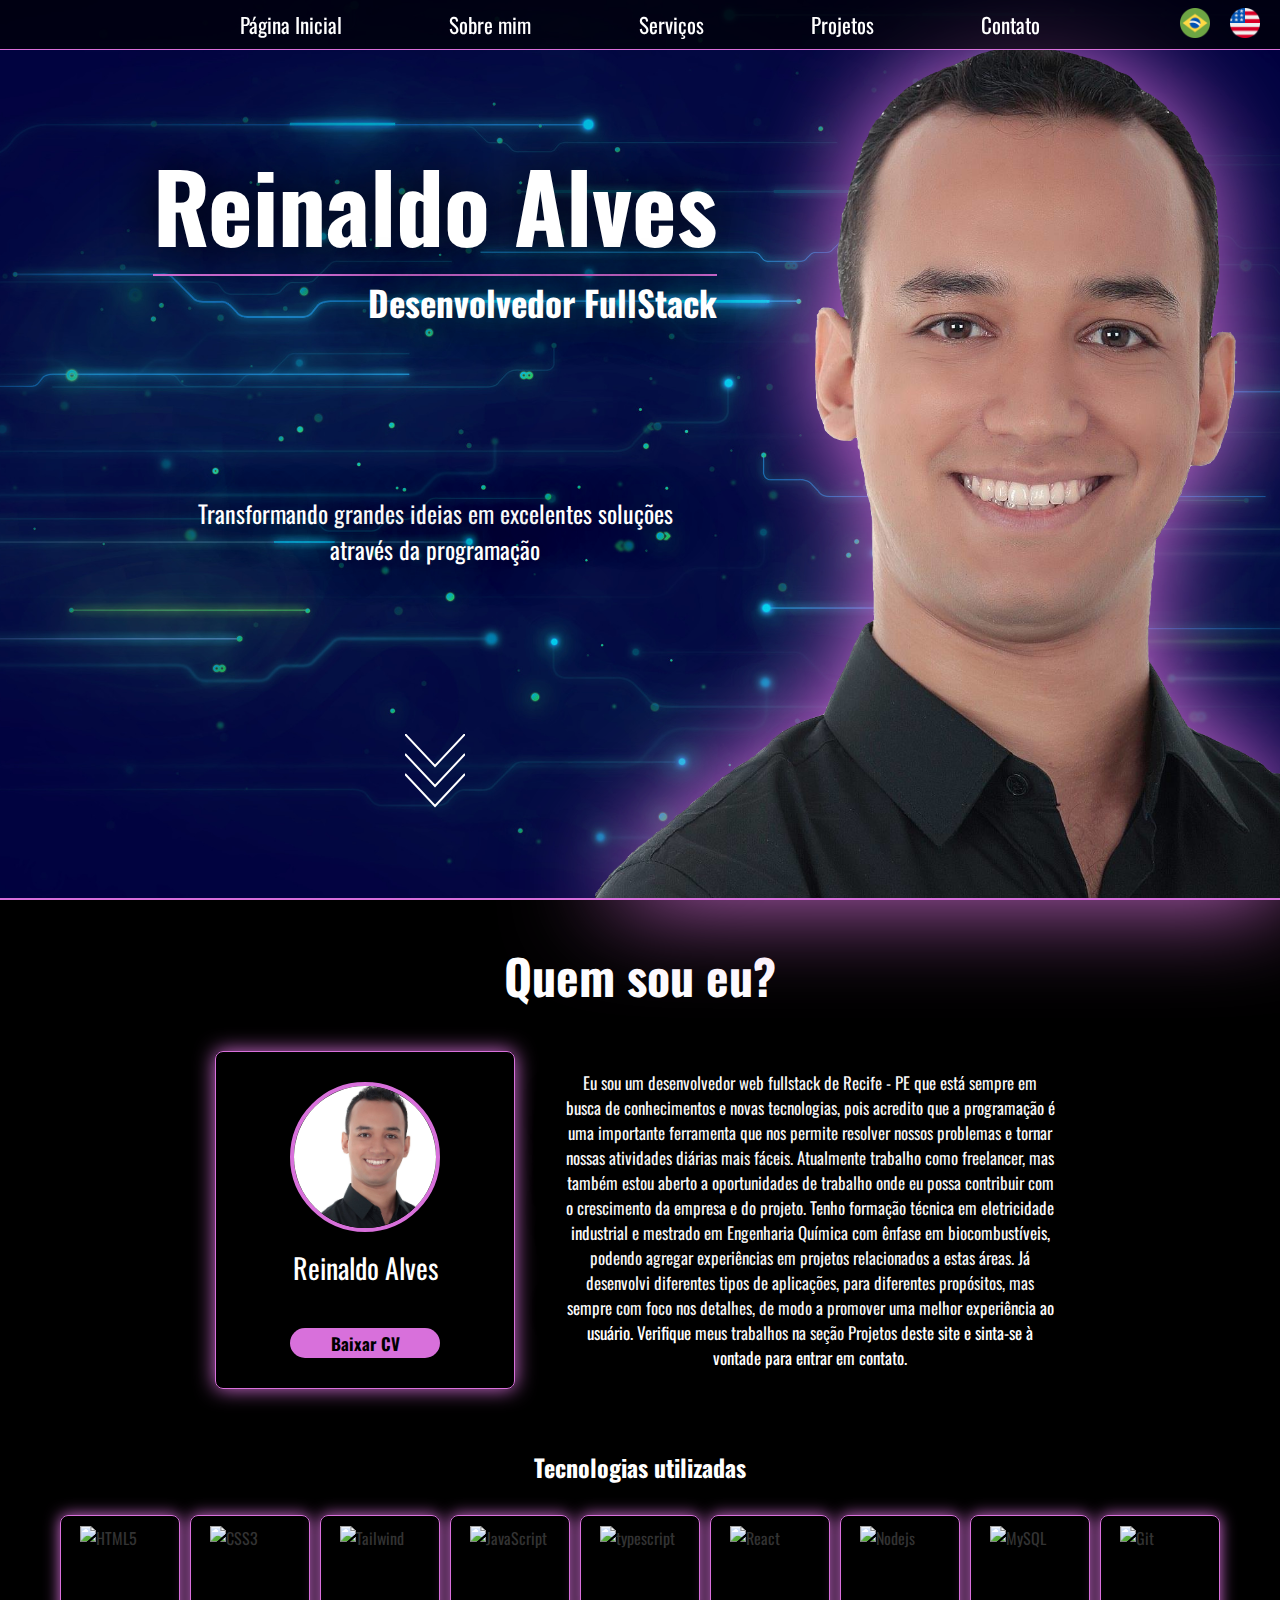
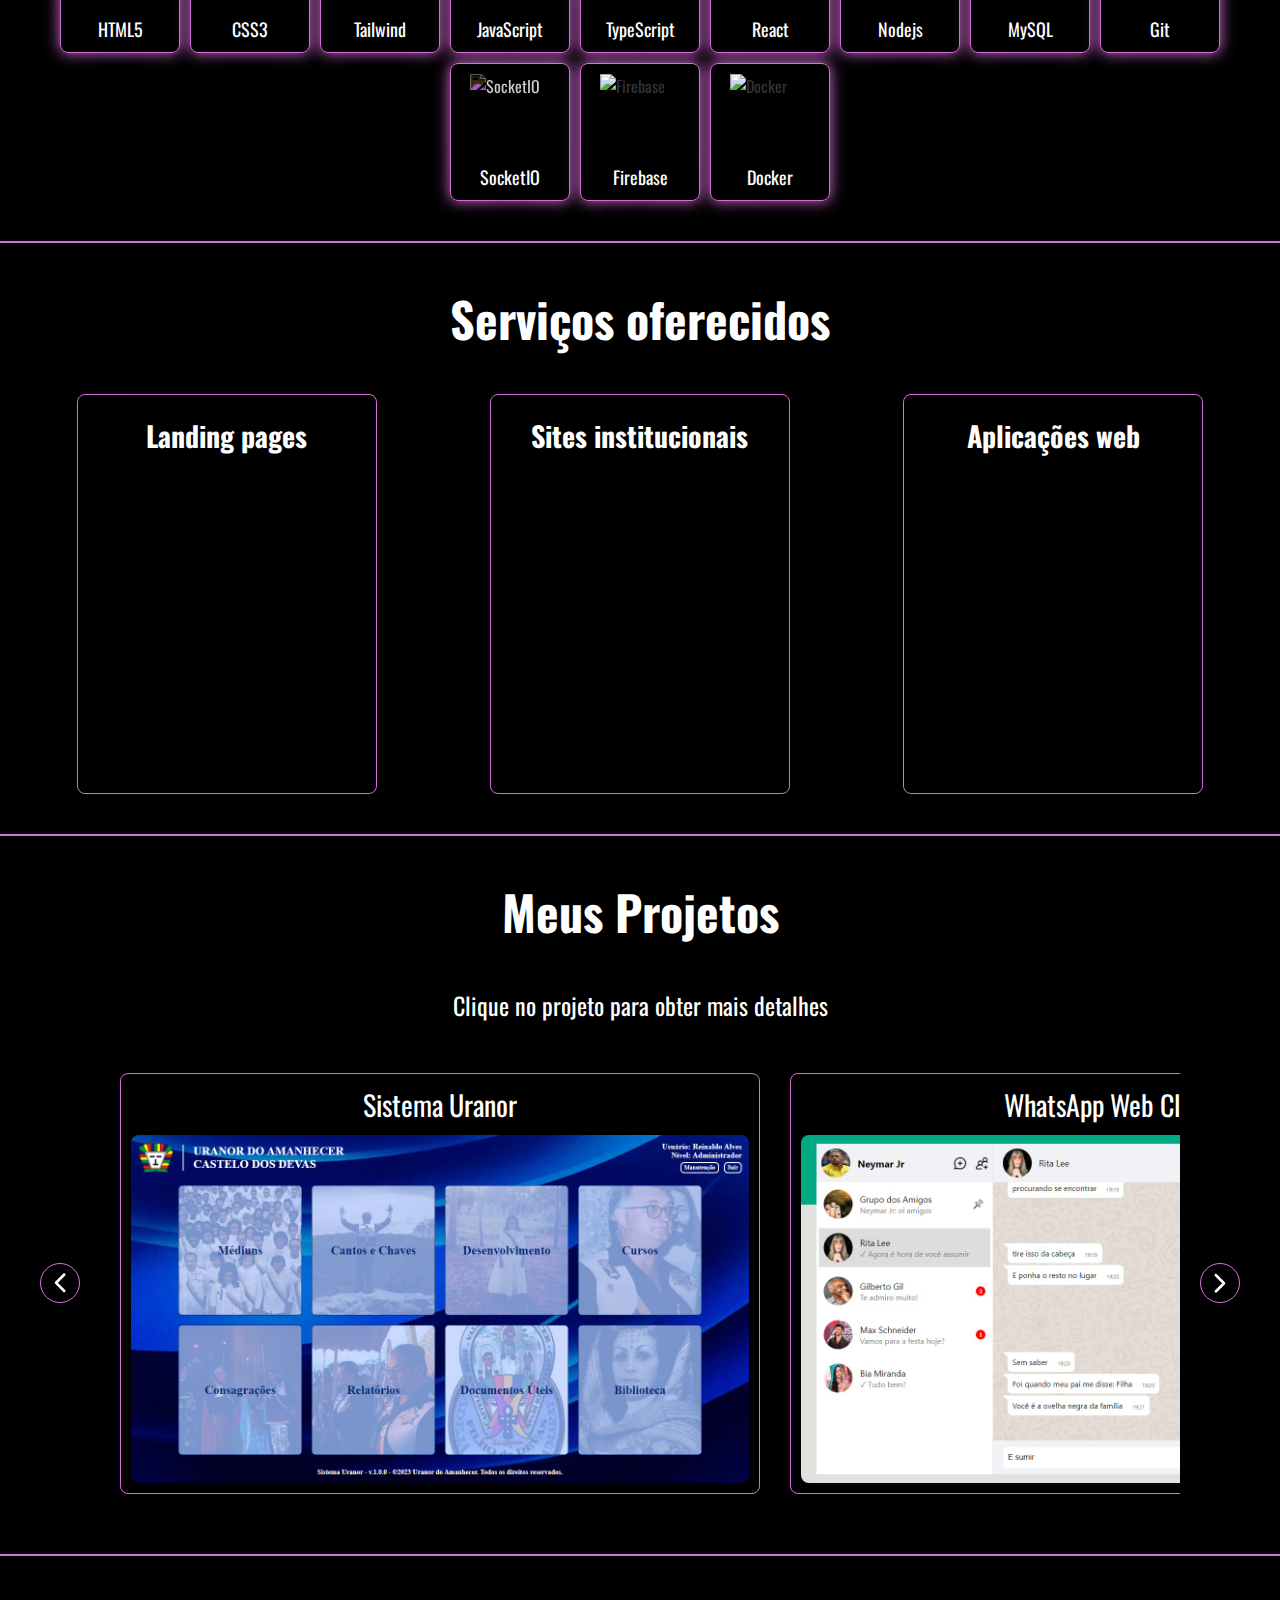
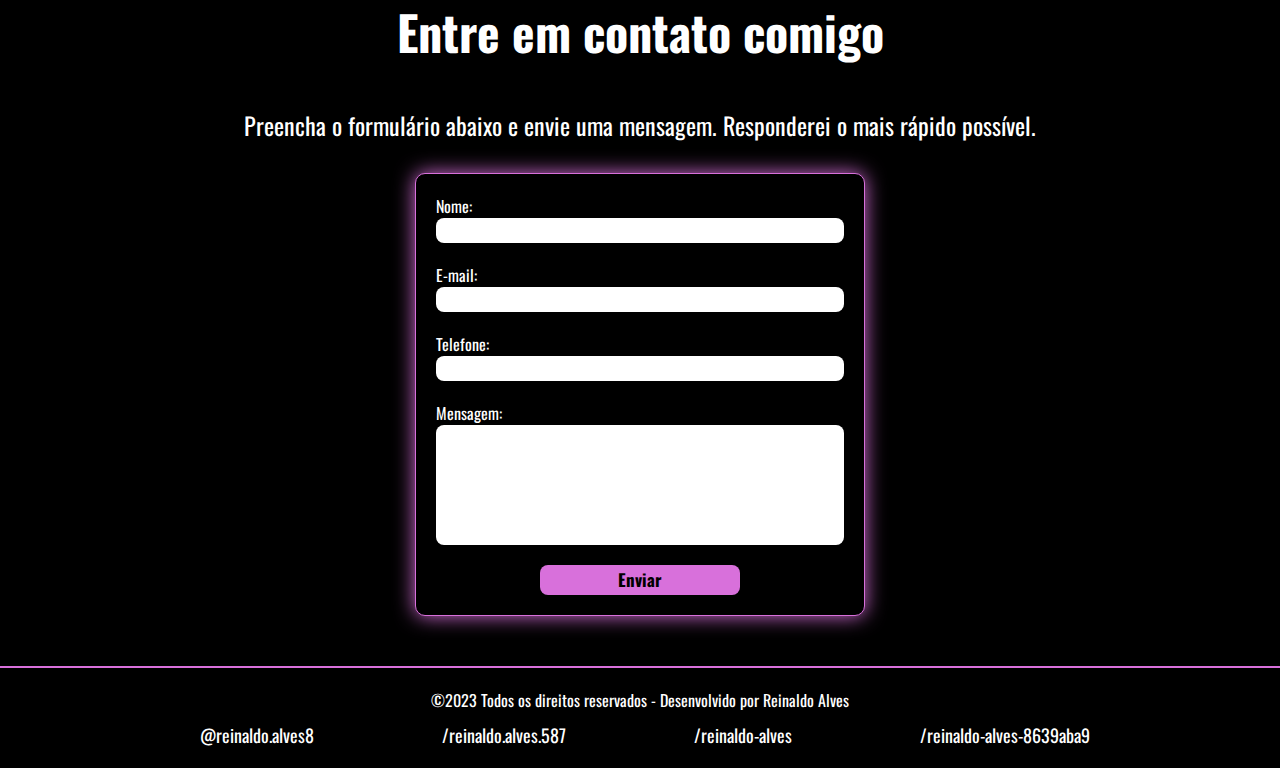
==== commit c2fdf495: "services/technologies layout changed" ====
--- a/index.html
+++ b/index.html
@@ -15,7 +15,7 @@
             <ul>
                 <li id="homepage-li">Página Inicial</li>
                 <li id="aboutMe-li">Sobre mim</li>
-                <li id="solution-li">Soluções</li>
+                <li id="solution-li">Serviços</li>
                 <li id="project-li">Projetos</li>
                 <li id="contact-li">Contato</li>
             </ul>
@@ -25,7 +25,7 @@
             <a href="./english.html"><img src="./estados-unidos.png" alt="EN"/></a>
         </div>
     </header>
-    <div class="hero-container">
+    <div class="hero-container" id="homepage">
         <div class="hero-content">
             <div class="title-container">
                 <h1>Reinaldo Alves</h1>
@@ -42,7 +42,7 @@
             <img alt="Reinaldo" src="./mainphoto.png"/>
         </div>
     </div>
-    <div class="page-container" id="profile">
+    <section id="aboutMe">
         <div class="content-container">
             <h2 class="page-title">Quem sou eu?</h2>
             <div class="profile-content">
@@ -71,92 +71,90 @@
                     Eu sou um desenvolvedor web fullstack de Recife - PE que está sempre em busca de conhecimentos e novas tecnologias, pois acredito que a programação é uma importante ferramenta que nos permite resolver nossos problemas e tornar nossas atividades diárias mais fáceis. Atualmente trabalho como freelancer, mas também estou aberto a oportunidades de trabalho onde eu possa contribuir com o crescimento da empresa e do projeto. Tenho formação técnica em eletricidade industrial e mestrado em Engenharia Química com ênfase em biocombustíveis, podendo agregar experiências em projetos relacionados a estas áreas. Já desenvolvi diferentes tipos de aplicações, para diferentes propósitos, mas sempre com foco nos detalhes, de modo a promover uma melhor experiência ao usuário. Verifique meus trabalhos na seção Projetos deste site e sinta-se à vontade para entrar em contato.  
                 </p>
             </div>
-        </div>
-    </div>
-    <div class="page-container" id="service">
+            <div class="divider"></div>
+            <div class="technologies-container">
+                <h2 class="details">Tecnologias utilizadas</h2>
+                <div class="technologies-content">
+                    <div class="technologies-card">
+                        <img alt="HTML5" src="https://cdn.jsdelivr.net/gh/devicons/devicon/icons/html5/html5-original.svg" />
+                        <span>HTML5</span>
+                    </div>
+                    <div class="technologies-card">
+                        <img alt="CSS3" src="https://cdn.jsdelivr.net/gh/devicons/devicon/icons/css3/css3-original.svg" />
+                        <span>CSS3</span>
+                    </div>
+                    <div class="technologies-card">
+                        <img alt="Tailwind" src="https://cdn.jsdelivr.net/gh/devicons/devicon/icons/tailwindcss/tailwindcss-plain.svg" />
+                        <span>Tailwind</span>
+                    </div>
+                    <div class="technologies-card">
+                        <img alt="JavaScript" src="https://cdn.jsdelivr.net/gh/devicons/devicon/icons/javascript/javascript-original.svg" />
+                        <span>JavaScript</span>
+                    </div>
+                    <div class="technologies-card">
+                        <img alt="typescript" src="https://cdn.jsdelivr.net/gh/devicons/devicon/icons/typescript/typescript-original.svg" />
+                        <span>TypeScript</span>
+                    </div>
+                    <div class="technologies-card">
+                        <img alt="React" src="https://cdn.jsdelivr.net/gh/devicons/devicon/icons/react/react-original.svg" />
+                        <span>React</span>
+                    </div>
+                    <div class="technologies-card">
+                        <img alt="Nodejs" src="https://cdn.jsdelivr.net/gh/devicons/devicon/icons/nodejs/nodejs-original.svg" />
+                        <span>Nodejs</span>
+                    </div>
+                    <div class="technologies-card">
+                        <img alt="MySQL" src="https://cdn.jsdelivr.net/gh/devicons/devicon/icons/mysql/mysql-original.svg" />
+                        <span>MySQL</span>
+                    </div>
+                    <div class="technologies-card"> 
+                        <img alt="Git" src="https://cdn.jsdelivr.net/gh/devicons/devicon/icons/git/git-original.svg" />
+                        <span>Git</span>
+                    </div>
+                    <div class="technologies-card">
+                        <img alt="SocketIO" style="filter: invert(1);" src="https://cdn.jsdelivr.net/gh/devicons/devicon/icons/socketio/socketio-original.svg" />
+                        <span>SocketIO</span>
+                    </div>
+                    <div class="technologies-card">
+                        <img alt="Firebase" src="https://cdn.jsdelivr.net/gh/devicons/devicon/icons/firebase/firebase-plain.svg" />
+                        <span>Firebase</span>
+                    </div>
+                    <div class="technologies-card">
+                        <img alt="Docker" src="https://cdn.jsdelivr.net/gh/devicons/devicon/icons/docker/docker-original.svg" />
+                        <span>Docker</span>
+                    </div>
+                </div>
+            </div>
+        </div>
+    </section>
+    <section id="solution">
         <div class="content-container">
             <div class="service-container">
-                <div class="products-container">
-                    <h2 class="page-title">Serviços oferecidos</h2>
-                    <div class="product-content">
-                        <h3>Websites</h3>
-                        <p>Páginas web para as mais diversas finalidades, como lojas, profissionais autônomos (advogados, corretores, cabelereiros, etc) e artistas, além de landing pages para quem vende algum produto ou serviço na internet. Os websites são desenvolvidos em HTML/CSS ou em React, de acordo com a necessidade ou preferência do cliente</p>
-                    </div>
-                    <div class="product-content">
-                        <h3>Aplicações web</h3>
-                        <p>Sistemas com funcionalidades mais complexas e integrados com bancos de dados, como sistemas de agendamento de serviços, de gestão de estoque, de cadastro de funcionários/clientes, entre outros. A interface dos sistemas é desenvolvida em React, enquanto que o servidor é desenvolvido em Node.js com banco de dados MariaDB ou MySQL</p>
-                    </div>
-                    <ul class="tabs">
-                        <li class="tab active-tab" id="tab-1">
-                            <span>Websites</span>
-                            <img alt="seta" src="./arrow-left.png" />                            
-                        </li>
-                        <div class="tabs-content" id="tabs-content-1">Páginas web para as mais diversas finalidades, como lojas, profissionais autônomos (advogados, corretores, cabelereiros, etc) e artistas, além de landing pages para quem vende algum produto ou serviço na internet. Os websites são desenvolvidos em HTML/CSS ou em React, de acordo com a necessidade ou preferência do cliente</div>
-                        <li class="tab" id="tab-2">
-                            <span>Aplicações Web</span>
-                            <img alt="seta" src="./arrow-left.png" />
-                        </li>
-                        <div class="tabs-content" id="tabs-content-2" style="display: none;">Sistemas com funcionalidades mais complexas e integrados com bancos de dados, como sistemas de agendamento de serviços, de gestão de estoque, de cadastro de funcionários/clientes, plataformas EAD, entre outros. A interface dos sistemas é desenvolvida em React, enquanto que o servidor é desenvolvido em Node.js com banco de dados MariaDB ou MySQL</div>
-                    </ul>
-                </div>
-                <div class="vertical-divider"></div>
-                <div class="technologies-container">
-                    <h2 class="page-title">Tecnologias utilizadas</h2>
-                    <div class="technologies-content">
-                        <div class="technologies-card">
-                            <img alt="HTML5" src="https://cdn.jsdelivr.net/gh/devicons/devicon/icons/html5/html5-original.svg" />
-                            <span>HTML5</span>
+                <h2 class="page-title">Serviços oferecidos</h2>
+                <div class="service-content" >
+                    <div class="service-card banner-1">
+                        <div class="service-background">
+                            <h3>Landing pages</h3>
+                            <p>Uma landing page é uma página web projetada para converter visitantes em ações, como inscrições, compras ou downloads. Elas se destacam por sua simplicidade, com conteúdo direcionado e um CTA (chamada para ação) proeminente. Bastante usada em campanhas de marketing.</p>
                         </div>
-                        <div class="technologies-card">
-                            <img alt="CSS3" src="https://cdn.jsdelivr.net/gh/devicons/devicon/icons/css3/css3-original.svg" />
-                            <span>CSS3</span>
+                    </div>
+                    <div class="service-card banner-2">
+                        <div class="service-background">
+                            <h3>Sites institucionais</h3>
+                            <p>Um site institucional é a face digital de uma empresa, fornecendo informações sobre sua história, valores, serviços e contato. É uma plataforma que estabelece credibilidade e ajuda a marca a construir confiança e autoridade no mundo digital, gerando uma conexão com o cliente.</p>
                         </div>
-                        <div class="technologies-card">
-                            <img alt="Tailwind" src="https://cdn.jsdelivr.net/gh/devicons/devicon/icons/tailwindcss/tailwindcss-plain.svg" />
-                            <span>Tailwind</span>
+                    </div>
+                    <div class="service-card banner-3">
+                        <div class="service-background">
+                            <h3>Aplicações web</h3>
+                            <p>Sistemas com funcionalidades mais complexas e que funcionam diretamente no navegador, como redes sociais, sistemas de agendamento de serviços, de gestão de estoque e de cadastro de funcionários/clientes. São bastante acessíveis e flexíveis, podendo ser utilizadas em qualquer máquina conectada à internet</p>
                         </div>
-                        <div class="technologies-card">
-                            <img alt="JavaScript" src="https://cdn.jsdelivr.net/gh/devicons/devicon/icons/javascript/javascript-original.svg" />
-                            <span>JavaScript</span>
-                        </div>
-                        <div class="technologies-card">
-                            <img alt="typescript" src="https://cdn.jsdelivr.net/gh/devicons/devicon/icons/typescript/typescript-original.svg" />
-                            <span>TypeScript</span>
-                        </div>
-                        <div class="technologies-card">
-                            <img alt="React" src="https://cdn.jsdelivr.net/gh/devicons/devicon/icons/react/react-original.svg" />
-                            <span>React</span>
-                        </div>
-                        <div class="technologies-card">
-                            <img alt="Nodejs" src="https://cdn.jsdelivr.net/gh/devicons/devicon/icons/nodejs/nodejs-original.svg" />
-                            <span>Nodejs</span>
-                        </div>
-                        <div class="technologies-card">
-                            <img alt="MySQL" src="https://cdn.jsdelivr.net/gh/devicons/devicon/icons/mysql/mysql-original.svg" />
-                            <span>MySQL</span>
-                        </div>
-                        <div class="technologies-card"> 
-                            <img alt="Git" src="https://cdn.jsdelivr.net/gh/devicons/devicon/icons/git/git-original.svg" />
-                            <span>Git</span>
-                        </div>
-                        <div class="technologies-card">
-                            <img alt="SocketIO" style="filter: invert(1);" src="https://cdn.jsdelivr.net/gh/devicons/devicon/icons/socketio/socketio-original.svg" />
-                            <span>SocketIO</span>
-                        </div>
-                        <div class="technologies-card">
-                            <img alt="Firebase" src="https://cdn.jsdelivr.net/gh/devicons/devicon/icons/firebase/firebase-plain.svg" />
-                            <span>Firebase</span>
-                        </div>
-                        <div class="technologies-card">
-                            <img alt="Docker" src="https://cdn.jsdelivr.net/gh/devicons/devicon/icons/docker/docker-original.svg" />
-                            <span>Docker</span>
-                        </div>
-                    </div>
-                </div>
-            </div>
-        </div>
-    </div>
-    <div class="page-container" id="project">
+                    </div>
+                </div>
+            </div>
+        </div>
+    </section>
+    <section id="project">
         <div class="content-container">
             <h2 class="page-title">Meus Projetos</h2>
             <p class="details">Clique no projeto para obter mais detalhes</p>
@@ -206,8 +204,8 @@
         <div class="modal" id="modal">
             <div class="modal-content" id="modal-content"></div>
         </div>
-    </div>
-    <div class="page-container" id="contact">
+    </section>
+    <section id="contact">
         <div class="content-container">
             <h2 class="page-title">Entre em contato comigo</h2>
             <div class="contact-content">
@@ -233,7 +231,7 @@
                 </form>
             </div>
         </div>
-    </div>
+    </section>
     <footer>
         <p>©2023 Todos os direitos reservados - Desenvolvido por Reinaldo Alves</p>
         <div class="social-content">
@@ -259,7 +257,4 @@
     <script src="https://cdn.jsdelivr.net/npm/swiper@10/swiper-bundle.min.js"></script>
     <script type="module" src="./script.js"></script>
 </body>
-</html>
-
-<!-- O que falta
-1 - Criar link para vídeos e fotos do Youtube Clone -->+</html>--- a/styles.css
+++ b/styles.css
@@ -4,6 +4,7 @@
     margin: 0;
     padding: 0;
     box-sizing: border-box;
+    font-family: 'Oswald', sans-serif;
     scrollbar-width: 8px;
     scrollbar-color: #8c8c8c;
 }
@@ -32,7 +33,7 @@
     display: flex;
     justify-content: center;
     align-items: center;
-    background-color: rgba(0,0,0,0.5);
+    background-color: rgba(0,0,0,0.7);
     z-index: 5;
     border-bottom: 1px solid #d870db;
 }
@@ -53,7 +54,6 @@
 }
 
 li {
-    font-family: 'Oswald', sans-serif;
     color: #fff;
     font-size: 21px;
     cursor: pointer;
@@ -96,18 +96,19 @@
     background-size: cover;
     background-attachment: fixed;
     background-repeat: no-repeat;
-    scroll-snap-align: start;
+    border-bottom: 2px solid #d870db;
 }
 
 .hero-content {
     height: 100%;
-    width: 60%;
+    width: calc(100% - 450px);
     min-width: 550px;
     display: flex;
     flex-direction: column;
     align-items: center;
     justify-content: space-around;
     padding-top: 50px;
+    padding-left: 40px;
     z-index: 4;
 }
 
@@ -117,22 +118,19 @@
 }
 
 h1 {
-    font-family: 'Oswald', sans-serif;
-    color: #fff;
-    font-size: 100px;
+    color: #fff;
+    font-size: 95px;
     text-shadow: 0 0 50px black;
     border-bottom: 2px solid #d870db;
 }
 
 h2 {
-    font-family: 'Oswald', sans-serif;
     color: #fff;
     font-size: 35px;
     text-shadow: 0 0 50px black;
 }
 
 .slogan {
-    font-family: 'Oswald', sans-serif;
     color: #fff;
     text-align: center;
     width: 500px;
@@ -186,34 +184,25 @@
 }
 
 .mainphoto {
-    height: 100%;
-    min-height: 625px;
+    height: calc(100vh - 52px);
     position: absolute;
-    top: 0;
+    top: 50px;
     right: 0;
     filter: drop-shadow(0 0 50px #d870db);
-    overflow: hidden;
 }
 
 .mainphoto img {
     height: 100%;
 }
 
-.page-container {
-    height: 100vh;
-    min-height: 625px;
-    display: flex;
-    flex-direction: column;
-    justify-content: flex-end;
-    background-color: #333;
+section {
     background-position: center;
     background-size: cover;
     background-attachment: fixed;
     background-repeat: no-repeat;
-    scroll-snap-align: start;
-}
-
-#profile {
+}
+
+#aboutMe {
     background-image: url('./nasa-Q1p7bh3SHj8-unsplash.jpg');
 }
 
@@ -225,7 +214,7 @@
     background-image: url('./digital-contact-black.jpg');
 }
 
-#service {
+#solution {
     background-image: url('./765090-most-popular-technology-background-images-1920x1080-hd-for-mobile.jpg');
 }
 
@@ -233,24 +222,25 @@
 .content-container {
     color: #333;
     width: 100%;
-    height: calc(100% - 50px);
     display: flex;
     flex-direction: column;
     align-items: center;
     justify-content: center;
-    padding: 20px;
+    padding: 40px;
+    background-color: rgba(0, 0, 0, 0.6);
+    border-bottom: 2px solid #d870db;
 }
 
 .page-title {
     font-size: 48px;
     text-align: center;
+    margin-bottom: 40px;
 }
 
 .profile-content {
     width: 60%;
     min-width: 850px;
-    max-width: 1000px;
-    height: 100%;
+    max-width: 1200px;
     display: flex;
     justify-content: space-between;
     align-items: center;
@@ -276,7 +266,6 @@
 }
 
 .name-text {
-    font-family: 'Oswald', sans-serif;
     font-size: 28px;
     margin: 15px 0;
     color: #fff;
@@ -305,7 +294,6 @@
     border: none;
     background-color: #d870db;
     color: #000;
-    font-family: 'Oswald', sans-serif;
     cursor: pointer;
     margin-top: 25px;
 }
@@ -315,94 +303,110 @@
 }
 
 .profile-sinopse {
-    width: 490px;
-    max-height: 370px;
+    width: 60%;
     padding: 10px;
-    font-family: 'Oswald', sans-serif;
     color: #fff;
     font-size: 17px;
     text-shadow: 0 0 50px black;
-    background-color: rgba(0, 0, 0, 0.7);
     text-align: center;
+}
+
+.service-container {
+    width: 100%;
+    display: flex;
+    flex-direction: column;
+    align-items: center;
+}
+
+.service-content {
+    width: 100%;
+    max-width: 1200px;
+    display: flex;
+    justify-content: space-around;
+    row-gap: 20px;
+    column-gap: 40px;
+}
+
+.service-card {
+    height: 400px;
+    width: 30%;
+    max-width: 300px;
+    background-size: cover;
+    background-position: 50% 50%;
     border: 1px solid #d870db;
     border-radius: 8px;
-    box-shadow: 0 0 20px #d870db;
-    overflow-y: auto;
-}
-
-.service-container {
-    display: grid;
-    grid-template-columns: 1fr auto 1fr;
-    align-items: center;
+    transition: 1s;
+    display: flex;
+    flex-direction: column;
+    justify-content: flex-start;
+    color: #fff;
+}
+
+.service-card .service-background {
+    width: 100%;
     height: 100%;
-    width: 100%;
-}
-
-.products-container {
-    height: 100%;
-    display: flex;
-    flex-direction: column;
-    justify-content: space-evenly;
-    align-items: center;
-    padding-right: 20px;
-}
-
-.product-content {
-    width: 100%;
-    max-width: 500px;
-    display: flex;
-    flex-direction: column;
-    gap: 10px;
-}
-
-.product-content h3 {
-    font-family: 'Oswald', sans-serif;
-    color: #fff;
+    padding: 20px;
+    border-radius: 8px;
+    background-color: rgba(0, 0, 0, 0.4);
+}
+
+.service-card h3 {
     font-size: 28px;
     text-shadow: 0 0 50px black;
-    padding-bottom: 5px;
-    border-bottom: 1px solid #fff;
-}
-
-.product-content p {
-    font-family: 'Oswald', sans-serif;
-    color: #fff;
+    text-align: center;
+    margin-bottom: 20px;
+}
+
+.service-card p {
+    opacity: 0;
     font-size: 17px;
-    text-shadow: 0 0 50px black;    
-}
-
-.tabs {
-    display: none;
-}
-
-.tabs-content {
-    display: none;
-}
-
-.vertical-divider {
-    height: 100%;
-    border-left: 4px solid #ccc;
+    text-shadow: 0 0 50px black; 
+    text-align: center;
+    transition: 1s;
+}
+
+.service-card:hover {
+    transform: scale(1.02);
+}
+
+.service-card:hover .service-background {
+    background-color: rgba(0, 0, 0, 0.7);
+}
+
+.service-card:hover p {
+    opacity: 1;
+}
+
+.banner-1 {
+    background-image: url('https://storage.googleapis.com/website-production/uploads/2016/01/0009_What-is-a-Mobile-App-Landing-Page-770x384.jpg');
+}
+
+.banner-2 {
+    background-image: url('https://blueatlas-13bc3.kxcdn.com/wp-content/uploads/2018/07/website-graphic-1.jpeg');
+}
+
+.banner-3 {
+    background-image: url('https://cybercraftinc.com/wp-content/uploads/2021/11/develop-a-web-application.webp');
+}
+
+.divider {
+    width: 100%;
+    max-width: 1200px;
+    margin: 30px 0;
 }
 
 .technologies-container {
-    height: 100%;
-    display: flex;
-    flex-direction: column;
-    justify-content: space-evenly;
-    align-items: center;
-    padding-left: 20px;
+    width: 100%;
+    max-width: 1200px;
 }
 
 .technologies-content {
     width: 100%;
-    max-height: 100%;
-    max-width: 700px;
     display: flex;
     flex-wrap: wrap;
     gap: 10px;
     justify-content: center;
     align-items: center;
-    padding: 15px 0;
 }
 
 .technologies-card {
@@ -415,15 +419,11 @@
     flex-direction: column;
     align-items: center;
     justify-content: center;
-    flex-grow: 1;
     gap: 10px;
     width: 120px;
-    min-width: 100px;
-    max-width: calc((100% - 40px)/5);
 }
 
 .technologies-card span {
-    font-family: 'Oswald', sans-serif;
     color: #fff;
     font-size: 18px;
     text-shadow: 0 0 50px black;
@@ -505,7 +505,6 @@
 .project-title {
     width: 100%;
     color: #fff;
-    font-family: 'Oswald', sans-serif;
     font-size: 28px;
     text-align: center;
 }
@@ -569,6 +568,7 @@
 .exit-button:hover {
     transform: scale(1.1);
     box-shadow: 0 0 20px #d870db;
+    padding-bottom: 2px;
 }
 
 .modal-image {
@@ -640,7 +640,6 @@
     align-items: flex-end;
     gap: 10px;
     color: #fff;
-    font-family: 'Oswald', sans-serif;
     grid-area: 2 / 2 / 4 / 4;
 }
 
@@ -670,7 +669,6 @@
 }
 
 .modal-info a span {
-    font-family: 'Oswald', sans-serif;
     color: #fff;
     font-size: 20px;
     display: -webkit-box;
@@ -702,7 +700,6 @@
 
 .modal-text {
     color: #fff;
-    font-family: 'Oswald', sans-serif;
     font-size: 16px;
     text-align: center;
     grid-area: 4 / 1 / 5 / 3;
@@ -719,12 +716,11 @@
 }
 
 .details {
-    font-family: 'Oswald', sans-serif;
     color: #fff;
     font-size: 24px;
     text-shadow: 0 0 50px #000;
     text-align: center;
-    padding-bottom: 10px;
+    margin-bottom: 30px;
 }
 
 form {
@@ -742,7 +738,6 @@
 
 label {
     display: block;
-    font-family: 'Oswald', sans-serif;
     color: #fff;
 }
 
@@ -751,7 +746,6 @@
     width: 100%;
     border-radius: 8px;
     height: 25px;
-    font-family: 'Oswald', sans-serif;
     font-size: 15px;
     padding: 5px;
     border: none;
@@ -762,7 +756,6 @@
     width: 100%;
     height: 120px;
     border-radius: 8px;
-    font-family: 'Oswald', sans-serif;
     font-size: 15px;
     padding: 5px;
     border: none;
@@ -776,7 +769,6 @@
     width: 200px;
     margin-left: auto;
     margin-right: auto;
-    font-family: 'Oswald', sans-serif;
     background-color: #d870db;
     font-size: 17px;
     font-weight: bold;
@@ -802,14 +794,11 @@
     flex-direction: column;
     justify-content: center;
     align-items: center;
-    padding: 10px;
+    padding: 20px;
     gap: 10px;
-    border-top: 1px solid #d870db;
-    scroll-snap-align: end;
 }
 
 footer p {
-    font-family: 'Oswald', sans-serif;
     color: #fff;
     font-size: 16px;
     text-align: center;
@@ -831,7 +820,6 @@
 }
 
 .social-content a span {
-    font-family: 'Oswald', sans-serif;
     color: #fff;
     font-size: 18px;
 }
@@ -857,6 +845,10 @@
         justify-content: center;
     }
     
+    .hero-content {
+        padding-left: 0;
+    }
+    
     .mainphoto {
         display: none;
     }
@@ -902,11 +894,14 @@
     #technologies-container {
         grid-area: 3 / 2 / 4 / 3;
     }
-}
-
-@media (max-width: 965px) {
+
     .hero-container {
         justify-content: center;
+    }
+
+    .hero-content {
+        width: 100%;
+        padding-left: 0;
     }
     
     .mainphoto {
@@ -925,90 +920,8 @@
         justify-content: center;
     }
 
-    .product-content {
-        display: none;
-    }
-
-    .tabs {
-        display: flex;
-        flex-direction: column;
-        justify-content: flex-start;
-        align-items: center;
-        position: relative;
-        margin: 15px 0;
-    }
-
-    .tab {
-        width: 100%;
-        display: flex;
-        justify-content: space-between;
-        align-items: center;
-        padding: 5px 20px;
-        border: 1px solid #fff;
-        border-radius: 8px;
-        background-color: rgba(0,0,0,0.5);
-        height: 40px;
-        font-family: 'Oswald', sans-serif;
-        color: #fff;
-        font-size: 20px;
-        text-shadow: 0 0 50px black;
-        font-weight: bold;
-        margin-top: 10px;
-    }
-    
-    .tab:hover {
-        box-shadow: 0 0 20px #d870db;
-        border-color: #d870db;
-        color: #d870db;
-    }
-
-    .tab img {
-        width: 40px;
-        height: 40px;
-        filter: invert(1);
-        rotate: -90deg;
-    }
-
-    .active-tab {
-        height: 62px;
-        font-size: 28px;
-        border-bottom-left-radius: 0;
-        border-bottom-right-radius: 0;
-    }
-
-    .active-tab img {
-        rotate: 90deg;
-    }
-
-    .tabs-content {
-        display: block;
-        width: 100%;
-        height: 200px;
-        border: 1px solid #fff;
-        border-top: none;
-        border-bottom-left-radius: 8px;
-        border-bottom-right-radius: 8px;
-        padding: 10px;
-        font-family: 'Oswald', sans-serif;
-        font-size: 17px;
-        color: #fff;
-        text-shadow: 0 0 50px black; 
-    }
-    
-    .technologies-card {
-        flex-direction: row;
-        align-items: center;
-        justify-content: center;
-        gap: 5px;
-        width: 120px;
-        min-width: 120px;
-        max-width: calc((100% - 20px)/3);
-    }
-    
-    .technologies-card img {
-        width: 30px;
-        height: 30px;
-        max-width: 30px;
+    .service-card p {
+        font-size: 14px;
     }
 
     .details {
@@ -1030,6 +943,10 @@
 
     .project-title {
         font-size: 24px;
+    }
+
+    .social-content a span {
+        font-size: 14px;
     }
 }
 
@@ -1076,20 +993,25 @@
     }
 
     .profile-sinopse {
-        width: 450px;
-        max-height: calc(100vh - 407px);
-        min-height: 218px;
-    }
-
-    .tabs-content {
-        height: 250px;
+        width: 100%;
+    }
+
+    .service-content {
+        flex-direction: column;
+        align-items: center;
+    }
+    
+    .service-card {
+        width: 100%;
+        max-width: 500px;
+        height: auto;
     }
 
     .social-content {
         flex-direction: column;
         align-items: center;
-        gap: 10px;
-        margin-top: 10px;
+        gap: 15px;
+        margin-top: 15px;
     }
 
 }
@@ -1105,14 +1027,6 @@
         padding: 0;
     }
 
-    .tabs-content {
-        height: auto;
-    }
-
-    .vertical-divider {
-        display: none;
-    }
-
     .technologies-container {
         padding: 0;
     }
@@ -1128,14 +1042,6 @@
     nav {
         display: none;
     }
-    
-    .tabs-content {
-        font-size: 14px;
-    }
-    
-    .technologies-card {
-        max-width: calc((100% - 30px)/4);
-    }
 
     .modal-content {
         width: 95vw;
@@ -1166,7 +1072,7 @@
 
 }
 
-@media (max-width: 575px) {
+@media (max-width: 600px) {
     .hero-container, .hero-content {
         width: 100%;
         min-width: 250px;
@@ -1187,25 +1093,33 @@
 
     .profile-card {
         width: calc(100% - 40px);
-        padding: 10px;
+        max-width: 350px;
+        display: flex;
+        flex-direction: column;
+        align-items: center;
+    }
+
+    .icons-container {
+        justify-content: center;
+        gap: 30px;
+    }
+
+    .technologies-card {
+        flex-direction: row;
+        align-items: center;
+        justify-content: center;
+        gap: 5px;
+        width: 120px;
+    }
+    
+    .technologies-card img {
+        width: 30px;
+        height: 30px;
+        max-width: 30px;
     }
 
     .name-text {
         margin-top: 0;
-    }
-
-    .profile-sinopse {
-        width: calc(100% - 40px);
-        max-height: calc(100vh - 339px);
-        min-height: 286px;
-    }
-
-    .tab {
-        font-size: 16px;
-    }
-
-    .active-tab {
-        font-size: 24px;
     }
 
     .project-content {
@@ -1237,36 +1151,6 @@
     h1 {
         font-size: 50px;
     }
-    
-    .profile-card {
-        display: flex;
-        flex-direction: column;
-        align-items: center;
-    }
-    
-    .profile-image {
-        height: 100px;
-        width: 100px;
-    }
-
-    .icons-container {
-        justify-content: center;
-        gap: 30px;
-    }
-
-    .profile-button {
-        margin-top: 15px;
-    }
-
-    .profile-sinopse {
-        width: calc(100% - 40px);
-        max-height: calc(100vh - 416px);
-        min-height: 209px;
-    }
-
-    .technologies-card {
-        padding: 5px;
-    }
 
     .modal-info a i {
         font-size: 16px;
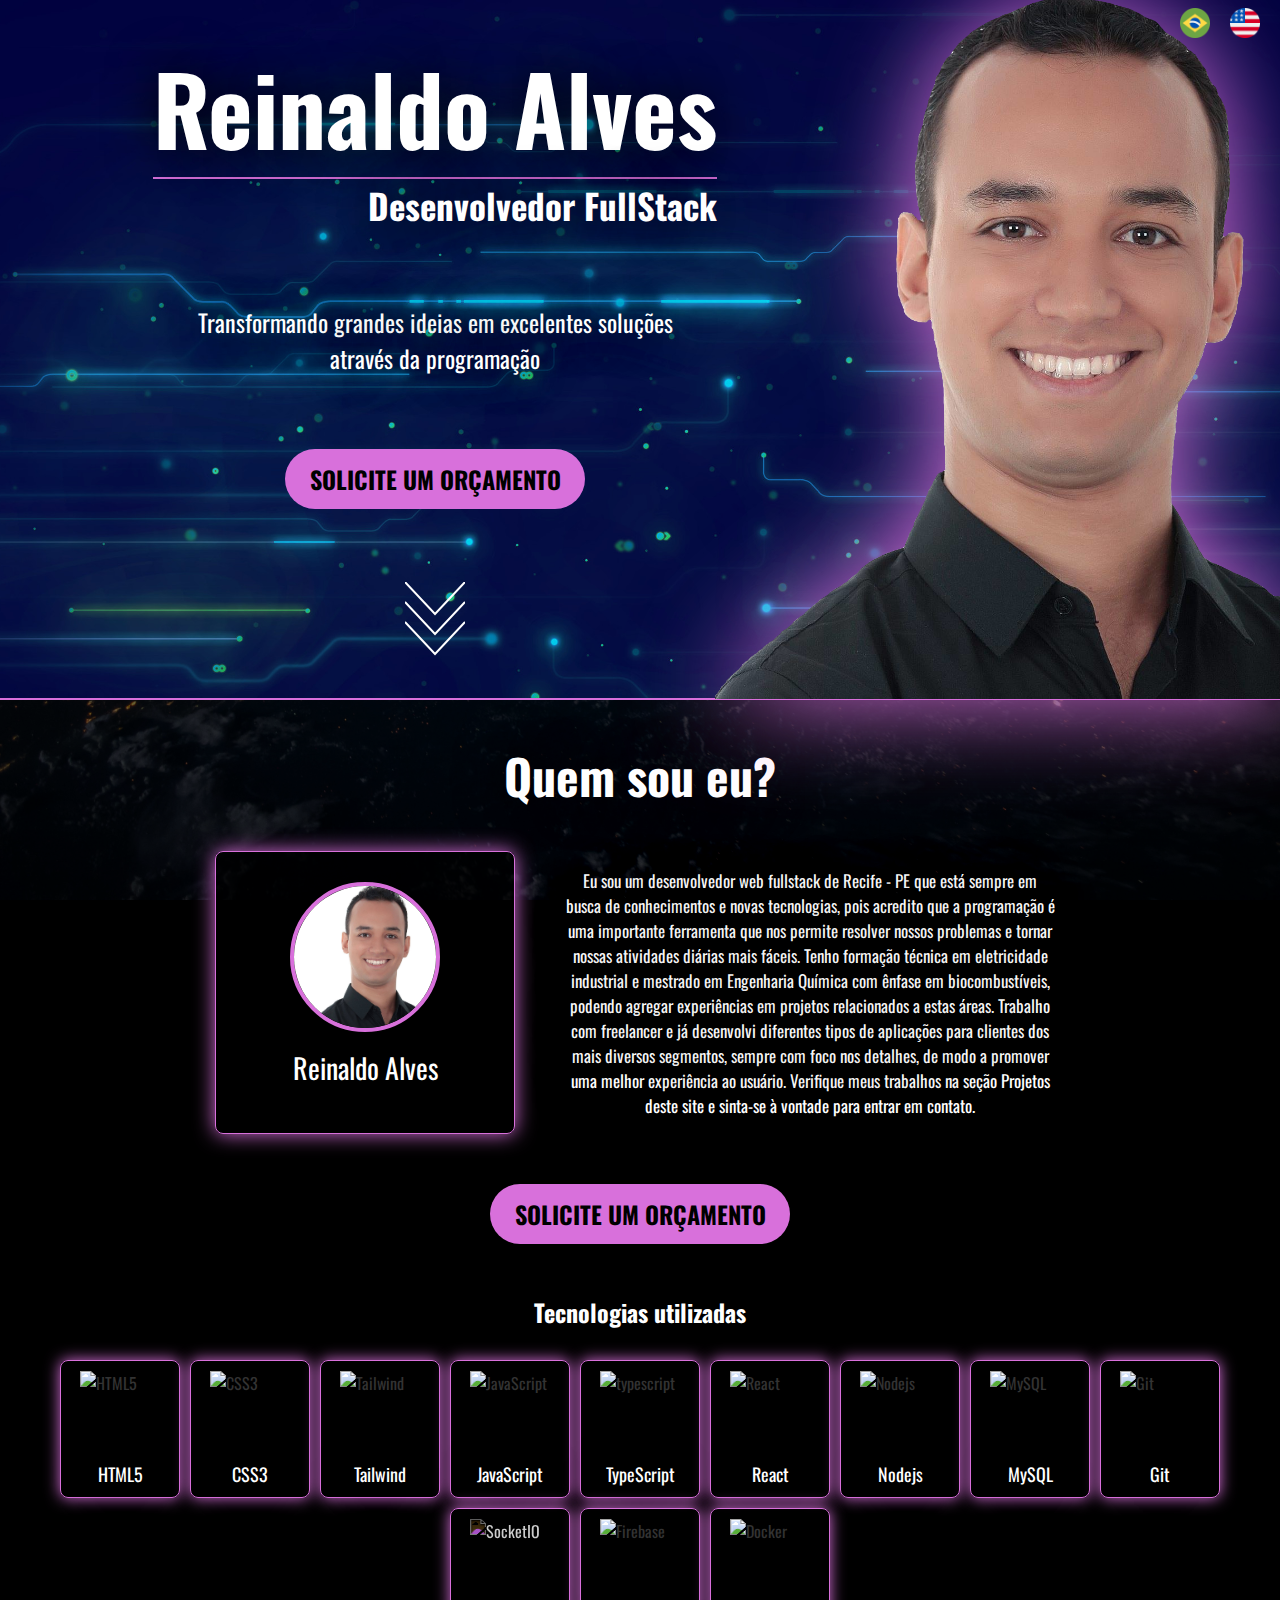
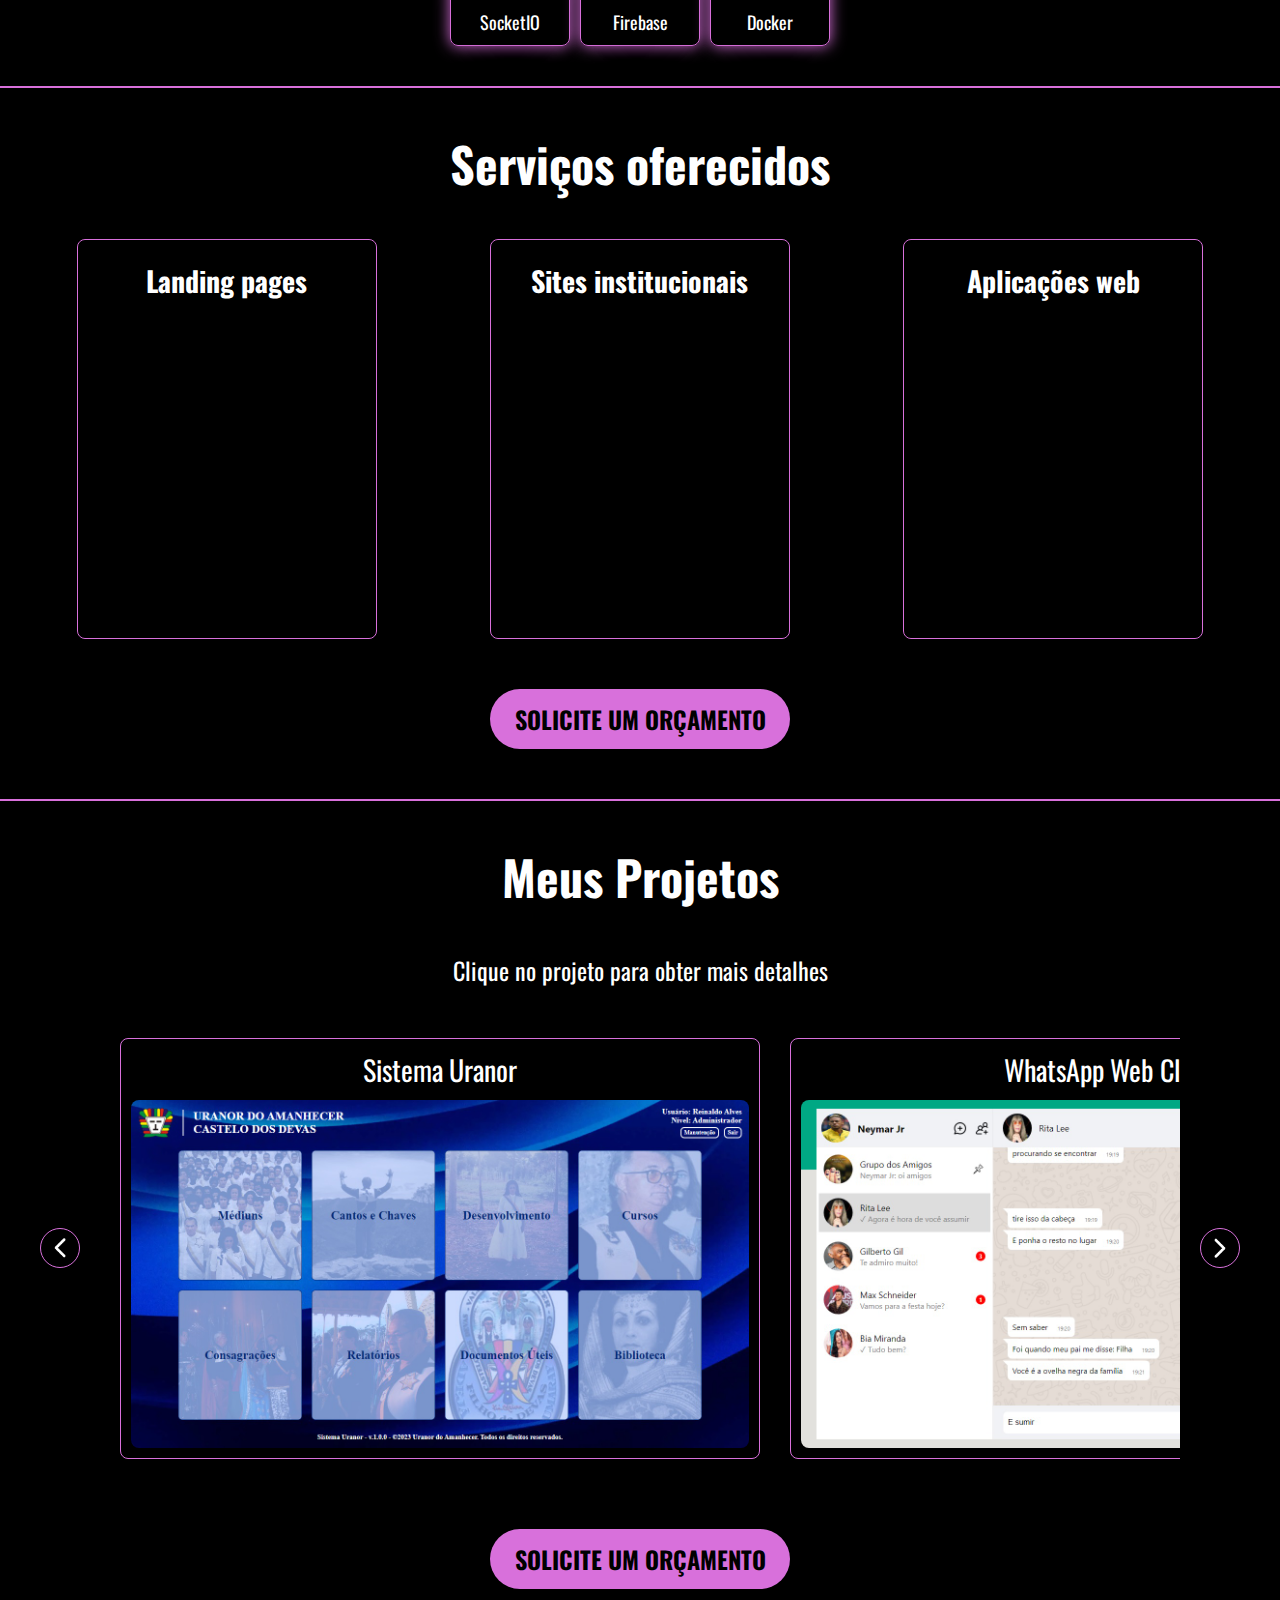
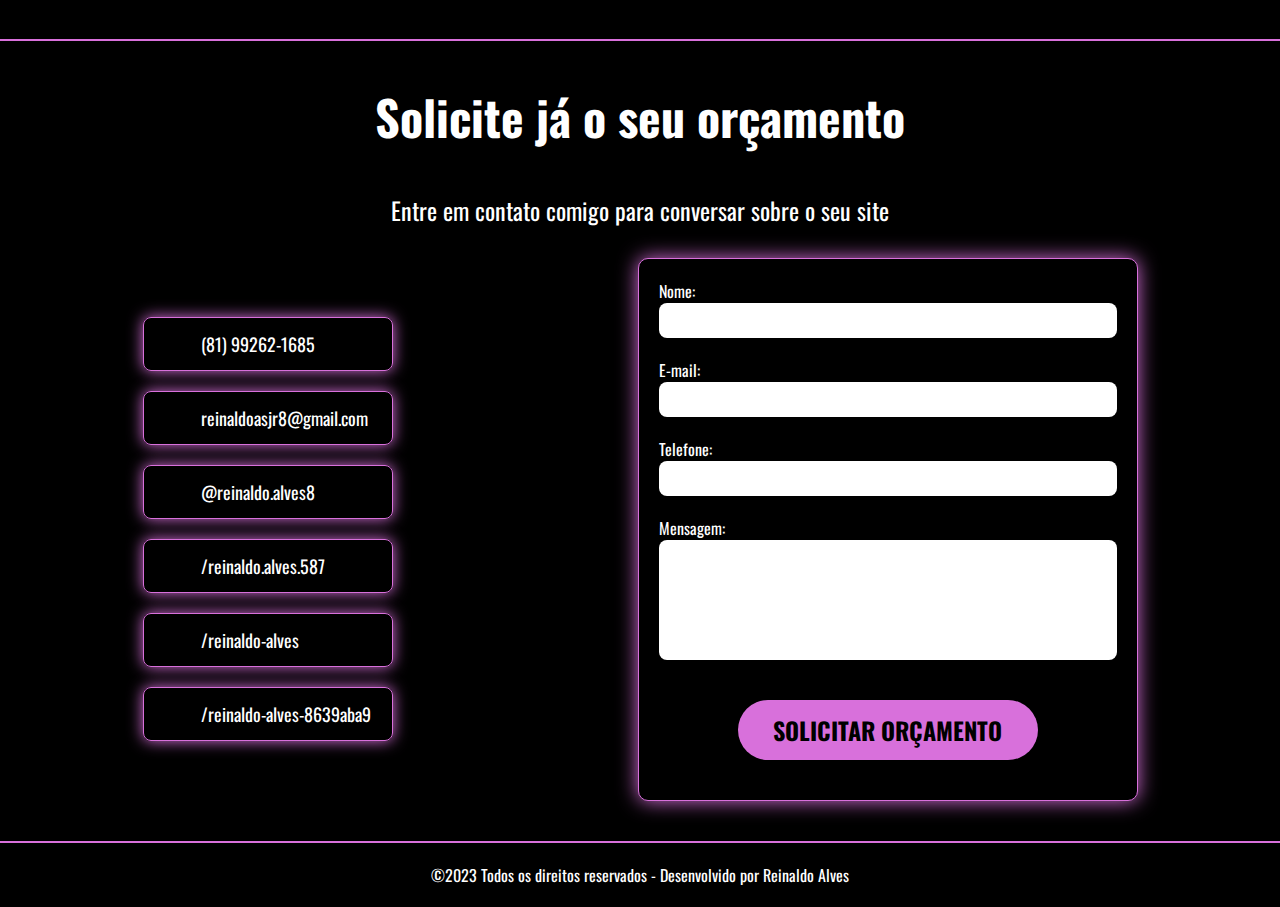
==== commit f193a650: "contact button created and contact section updated" ====
--- a/index.html
+++ b/index.html
@@ -10,21 +10,10 @@
     <link rel="shortcut icon" href="./programming.png" type="image/x-icon">
 </head>
 <body>
-    <header>
-        <nav>
-            <ul>
-                <li id="homepage-li">Página Inicial</li>
-                <li id="aboutMe-li">Sobre mim</li>
-                <li id="solution-li">Serviços</li>
-                <li id="project-li">Projetos</li>
-                <li id="contact-li">Contato</li>
-            </ul>
-        </nav>
-        <div class="language-container">
-            <a href="./index.html"><img src="./brasil.png" alt="PT"/></a>
-            <a href="./english.html"><img src="./estados-unidos.png" alt="EN"/></a>
-        </div>
-    </header>
+    <div class="language-container">
+        <a href="./index.html"><img src="./brasil.png" alt="PT"/></a>
+        <a href="./english.html"><img src="./estados-unidos.png" alt="EN"/></a>
+    </div>
     <div class="hero-container" id="homepage">
         <div class="hero-content">
             <div class="title-container">
@@ -32,6 +21,7 @@
                 <h2 style="align-self: flex-end;">Desenvolvedor FullStack</h2>
             </div>
             <p class="slogan">Transformando grandes ideias em excelentes soluções através da programação</p>
+            <button class="contact-button">SOLICITE UM ORÇAMENTO</button>
             <svg class="arrows">
                 <path class="a1" d="M0 0 L30 32 L60 0"></path>
                 <path class="a2" d="M0 20 L30 52 L60 20"></path>
@@ -63,15 +53,14 @@
                             <i class="fa-brands fa-linkedin-in"></i>
                         </a>
                     </div>
-                    <a href="https://www.instagram.com/reinaldo.alves8/" target="_blank">
-                        <button class="profile-button">Baixar CV</button>
-                    </a>
                 </div>
                 <p class="profile-sinopse">
-                    Eu sou um desenvolvedor web fullstack de Recife - PE que está sempre em busca de conhecimentos e novas tecnologias, pois acredito que a programação é uma importante ferramenta que nos permite resolver nossos problemas e tornar nossas atividades diárias mais fáceis. Atualmente trabalho como freelancer, mas também estou aberto a oportunidades de trabalho onde eu possa contribuir com o crescimento da empresa e do projeto. Tenho formação técnica em eletricidade industrial e mestrado em Engenharia Química com ênfase em biocombustíveis, podendo agregar experiências em projetos relacionados a estas áreas. Já desenvolvi diferentes tipos de aplicações, para diferentes propósitos, mas sempre com foco nos detalhes, de modo a promover uma melhor experiência ao usuário. Verifique meus trabalhos na seção Projetos deste site e sinta-se à vontade para entrar em contato.  
+                    Eu sou um desenvolvedor web fullstack de Recife - PE que está sempre em busca de conhecimentos e novas tecnologias, pois acredito que a programação é uma importante ferramenta que nos permite resolver nossos problemas e tornar nossas atividades diárias mais fáceis. Tenho formação técnica em eletricidade industrial e mestrado em Engenharia Química com ênfase em biocombustíveis, podendo agregar experiências em projetos relacionados a estas áreas. Trabalho com freelancer e já desenvolvi diferentes tipos de aplicações para clientes dos mais diversos segmentos, sempre com foco nos detalhes, de modo a promover uma melhor experiência ao usuário. Verifique meus trabalhos na seção Projetos deste site e sinta-se à vontade para entrar em contato.  
                 </p>
             </div>
-            <div class="divider"></div>
+            <div class="divider">
+                <button class="contact-button">SOLICITE UM ORÇAMENTO</button>
+            </div>
             <div class="technologies-container">
                 <h2 class="details">Tecnologias utilizadas</h2>
                 <div class="technologies-content">
@@ -151,6 +140,9 @@
                         </div>
                     </div>
                 </div>
+            </div>
+            <div class="divider" style="margin-bottom: 10px;">
+                <button class="contact-button">SOLICITE UM ORÇAMENTO</button>
             </div>
         </div>
     </section>
@@ -200,6 +192,9 @@
                 </div>
                 <img class="scroll-button" id="arrow-right" src="./arrow-right.png" alt="direita"/>
             </div>
+            <div class="divider" style="margin-bottom: 10px;">
+                <button class="contact-button">SOLICITE UM ORÇAMENTO</button>
+            </div>
         </div>
         <div class="modal" id="modal">
             <div class="modal-content" id="modal-content"></div>
@@ -207,9 +202,47 @@
     </section>
     <section id="contact">
         <div class="content-container">
-            <h2 class="page-title">Entre em contato comigo</h2>
+            <h2 class="page-title">Solicite já o seu orçamento</h2>
+            <p class="details">Entre em contato comigo para conversar sobre o seu site</p>
             <div class="contact-content">
-                <p class="details">Preencha o formulário abaixo e envie uma mensagem. Responderei o mais rápido possível.</p>
+                <div class="social-content">
+                    <a href="https://wa.me/5581992621685" target="_blank">
+                        <div class="icon-wraper">
+                            <i class="fa-brands fa-whatsapp"></i>
+                        </div>
+                        <span>(81) 99262-1685</span>
+                    </a>
+                    <a href="mailto:reinaldoasjr8@gmail.com" target="_blank">
+                        <div class="icon-wraper">
+                            <i class="fa-regular fa-envelope"></i>
+                        </div>
+                        <span>reinaldoasjr8@gmail.com</span>
+                    </a>
+                    <a href="https://www.instagram.com/reinaldo.alves8/" target="_blank">
+                        <div class="icon-wraper">
+                            <i class="fa-brands fa-instagram"></i>
+                        </div>
+                        <span>@reinaldo.alves8</span>
+                    </a>
+                    <a href="https://www.facebook.com/reinaldo.alves.587" target="_blank">
+                        <div class="icon-wraper">
+                            <i class="fa-brands fa-facebook-f"></i>
+                        </div>
+                        <span>/reinaldo.alves.587</span>
+                    </a>
+                    <a href="https://github.com/reinaldo-alves" target="_blank">
+                        <div class="icon-wraper">
+                            <i class="fa-brands fa-github"></i>
+                        </div>
+                        <span>/reinaldo-alves</span>
+                    </a>
+                    <a href="https://www.linkedin.com/in/reinaldo-alves-8639aba9/" target="_blank">
+                        <div class="icon-wraper">
+                            <i class="fa-brands fa-linkedin-in"></i>
+                        </div>
+                        <span>/reinaldo-alves-8639aba9</span>
+                    </a>
+                </div>
                 <form action="https://formspree.io/f/xlekeaya" method="POST">
                     <label id="name">
                         Nome:
@@ -227,31 +260,13 @@
                         Mensagem:
                         <textarea name="message"></textarea>
                     </label>
-                    <button id="button" type="submit">Enviar</button>
+                    <button id="button" type="submit">SOLICITAR ORÇAMENTO</button>
                 </form>
             </div>
         </div>
     </section>
     <footer>
         <p>©2023 Todos os direitos reservados - Desenvolvido por Reinaldo Alves</p>
-        <div class="social-content">
-            <a href="https://www.instagram.com/reinaldo.alves8/" target="_blank">
-                <i class="fa-brands fa-instagram"></i>
-                <span>@reinaldo.alves8</span>
-            </a>
-            <a href="https://www.facebook.com/reinaldo.alves.587" target="_blank">
-                <i class="fa-brands fa-facebook-f"></i>
-                <span>/reinaldo.alves.587</span>
-            </a>
-            <a href="https://github.com/reinaldo-alves" target="_blank">
-                <i class="fa-brands fa-github"></i>
-                <span>/reinaldo-alves</span>
-            </a>
-            <a href="https://www.linkedin.com/in/reinaldo-alves-8639aba9/" target="_blank">
-                <i class="fa-brands fa-linkedin-in"></i>
-                <span>/reinaldo-alves-8639aba9</span>
-            </a>
-        </div>
     </footer>
     <script src="https://kit.fontawesome.com/f68a24141b.js" crossorigin="anonymous"></script>
     <script src="https://cdn.jsdelivr.net/npm/swiper@10/swiper-bundle.min.js"></script>
--- a/styles.css
+++ b/styles.css
@@ -26,43 +26,6 @@
     background-color: #000;
 }
 
-header {
-    position: fixed;
-    width: 100%;
-    height: 50px;
-    display: flex;
-    justify-content: center;
-    align-items: center;
-    background-color: rgba(0,0,0,0.7);
-    z-index: 5;
-    border-bottom: 1px solid #d870db;
-}
-
-nav {
-    width: 70%;
-    display: flex;
-    justify-content: center;
-    align-items: center;
-}
-
-ul {
-    width: 100%;
-    max-width: 800px;
-    display: flex;
-    justify-content: space-between;
-    list-style: none;
-}
-
-li {
-    color: #fff;
-    font-size: 21px;
-    cursor: pointer;
-}
-
-li:hover {
-    color: #d870db;
-}
-
 .language-container {
     height: 50px;
     display: flex;
@@ -72,6 +35,7 @@
     position: fixed;
     top: 0;
     right: 0;
+    z-index: 5;
 }
 
 .language-container img {
@@ -86,8 +50,7 @@
 }
 
 .hero-container {
-    height: 100vh;
-    min-height: 625px;
+    height: 700px;
     display: flex;
     align-items: center;
     justify-content: space-between;
@@ -102,12 +65,10 @@
 .hero-content {
     height: 100%;
     width: calc(100% - 450px);
-    min-width: 550px;
     display: flex;
     flex-direction: column;
     align-items: center;
     justify-content: space-around;
-    padding-top: 50px;
     padding-left: 40px;
     z-index: 4;
 }
@@ -136,6 +97,25 @@
     width: 500px;
     font-size: 24px;
     text-shadow: 0 0 50px black;
+}
+
+button {
+    border: none;
+    border-radius: 30px;
+    height: 60px;
+    width: 300px;
+    max-width: 100%;
+    margin-left: auto;
+    margin-right: auto;
+    background-color: #d870db;
+    font-size: 24px;
+    font-weight: bold;
+    padding: 2px 12px;
+}
+
+button:hover {
+    cursor: pointer;
+    transform: scale(1.05);
 }
 
 .arrows {
@@ -184,9 +164,9 @@
 }
 
 .mainphoto {
-    height: calc(100vh - 52px);
+    height: 699px;
     position: absolute;
-    top: 50px;
+    top: 0;
     right: 0;
     filter: drop-shadow(0 0 50px #d870db);
 }
@@ -284,21 +264,6 @@
 
 i:hover {
     color: #d870db;
-    transform: scale(1.05);
-}
-
-.profile-button {
-    width: 150px;
-    height: 30px;
-    border-radius: 15px;
-    border: none;
-    background-color: #d870db;
-    color: #000;
-    cursor: pointer;
-    margin-top: 25px;
-}
-
-.profile-button:hover {
     transform: scale(1.05);
 }
 
@@ -392,7 +357,8 @@
 .divider {
     width: 100%;
     max-width: 1200px;
-    margin: 30px 0;
+    margin: 50px auto;
+    text-align: center;
 }
 
 .technologies-container {
@@ -709,10 +675,8 @@
     height: 100%;
     width: 100%;
     display: flex;
-    flex-direction: column;
     justify-content: space-around;
-    align-items: center;
-    padding-bottom: 10px;
+    gap: 40px;
 }
 
 .details {
@@ -728,7 +692,7 @@
     flex-direction: column;
     justify-content: space-between;
     background-color: #000;
-    width: 450px;
+    width: 500px;
     gap: 20px;
     padding: 20px;
     border: 1px solid #d870db;
@@ -745,9 +709,9 @@
     display: block;
     width: 100%;
     border-radius: 8px;
-    height: 25px;
-    font-size: 15px;
-    padding: 5px;
+    height: 35px;
+    font-size: 18px;
+    padding: 8px;
     border: none;
 }
 
@@ -756,36 +720,14 @@
     width: 100%;
     height: 120px;
     border-radius: 8px;
-    font-size: 15px;
-    padding: 5px;
+    font-size: 18px;
+    padding: 8px;
     border: none;
     resize: none;
 }
 
-button {
-    border: none;
-    border-radius: 8px;
-    height: 30px;
-    width: 200px;
-    margin-left: auto;
-    margin-right: auto;
-    background-color: #d870db;
-    font-size: 17px;
-    font-weight: bold;
-    padding: 2px 12px;
-}
-
-button:hover {
-    cursor: pointer;
-}
-
-button:active {
-    background-color: #fff;
-    cursor: pointer;
-    color: #d870db;
-    border: solid 2px;
-    border-color: #d870db;
-    padding: 0px 8px;
+#button {
+    margin: 20px auto;
 }
 
 footer {
@@ -795,7 +737,7 @@
     justify-content: center;
     align-items: center;
     padding: 20px;
-    gap: 10px;
+    gap: 20px;
 }
 
 footer p {
@@ -805,18 +747,30 @@
 }
 
 .social-content {
-    width: 100%;
-    max-width: 900px;
-    display: flex;
-    justify-content: space-between;
+    display: flex;
+    flex-direction: column;
+    justify-content: center;
+    gap: 20px
 }
 
 .social-content a {
     text-decoration: none;
     display: flex;
     align-items: center;
-    gap: 10px;
-    color: #fff;
+    gap: 15px;
+    color: #fff;
+    width: 250px;
+    padding: 10px;
+    background-color: rgba(0,0,0,0.7);
+    border-radius: 8px;
+    border: 1px solid #d870db;
+    box-shadow: 0 0 15px #d870db;
+}
+
+.icon-wraper {
+    height: 32px;
+    width: 32px;
+    text-align: center;
 }
 
 .social-content a span {
@@ -840,73 +794,46 @@
     }
 }
 
-@media (min-height: 80vw) {
+@media (max-width: 1165px) {
+
+    .modal-content {
+        width: 90vw;
+    }
+}
+
+@media (max-width: 1000px) {
+    .modal-content {
+        grid-template-columns: 1fr 1fr 0;
+    }
+
+    .modal-info {
+        align-items: center;
+    }
+
+    .modal-image {
+        grid-area: 2 / 1 / 3 / 3;
+    }
+
+    #links-container {
+        grid-area: 3 / 1 / 4 / 2;
+    }
+
+    #technologies-container {
+        grid-area: 3 / 2 / 4 / 3;
+    }
+
     .hero-container {
         justify-content: center;
     }
-    
+
     .hero-content {
+        width: 100%;
         padding-left: 0;
     }
     
     .mainphoto {
         display: none;
     }
-}
-
-@media (max-width: 1165px) {
-
-    .modal-content {
-        width: 90vw;
-    }
-}
-
-@media (max-width: 1000px) {
-    header {
-        justify-content: space-between;
-    }
-
-    .language-container {
-        position: static;
-    }
-    
-    nav {
-        width: 100%;
-        margin: 0 20px;
-    }
-
-    .modal-content {
-        grid-template-columns: 1fr 1fr 0;
-    }
-
-    .modal-info {
-        align-items: center;
-    }
-
-    .modal-image {
-        grid-area: 2 / 1 / 3 / 3;
-    }
-
-    #links-container {
-        grid-area: 3 / 1 / 4 / 2;
-    }
-
-    #technologies-container {
-        grid-area: 3 / 2 / 4 / 3;
-    }
-
-    .hero-container {
-        justify-content: center;
-    }
-
-    .hero-content {
-        width: 100%;
-        padding-left: 0;
-    }
-    
-    .mainphoto {
-        display: none;
-    }
     
     .profile-content {
         min-width: 700px;
@@ -924,10 +851,6 @@
         font-size: 14px;
     }
 
-    .details {
-        font-size: 18px;
-    }
-
     .project-content {
         gap: 10px;
     }
@@ -945,8 +868,8 @@
         font-size: 24px;
     }
 
-    .social-content a span {
-        font-size: 14px;
+    form {
+        width: 450px;
     }
 }
 
@@ -958,7 +881,7 @@
     
     .profile-content {
         width: 100%;
-        min-width: 320px;
+        min-width: 100px;
         flex-direction: column;
         justify-content: space-around;
         gap: 15px;
@@ -968,13 +891,13 @@
     .profile-card {
         display: grid;
         grid-template-columns: auto 1fr;
-        grid-template-rows: auto auto auto;
+        grid-template-rows: 1fr 1fr;
         column-gap: 20px;
         width: 450px;
     }
 
     .profile-image {
-        grid-area: 1 / 1 / 4 / 2;
+        grid-area: 1 / 1 / 3 / 2;
     }
 
     .name-text {
@@ -984,12 +907,6 @@
 
     .icons-container {
         grid-area: 2 / 2 / 2 / 3;
-    }
-
-    .profile-card a {
-        max-width: 150px;
-        justify-self: center;
-        grid-area: 3 / 2 / 4 / 3;
     }
 
     .profile-sinopse {
@@ -1007,11 +924,24 @@
         height: auto;
     }
 
+    .contact-content {
+        flex-direction: column-reverse;
+        align-items: center;
+    }
+
+    form {
+        width: 100%;
+    }
+
     .social-content {
+        flex-direction: row;
+        flex-wrap: wrap;
+    }
+
+    .social-content a {
         flex-direction: column;
-        align-items: center;
-        gap: 15px;
-        margin-top: 15px;
+        width: 200px;
+        gap: 10px;
     }
 
 }
@@ -1033,16 +963,6 @@
 }
 
 @media (max-width: 696px) {
-    header {
-        background-color: transparent;
-        border: none;
-        justify-content: flex-end;
-    }
-
-    nav {
-        display: none;
-    }
-
     .modal-content {
         width: 95vw;
         height: 95vh;
@@ -1075,7 +995,6 @@
 @media (max-width: 600px) {
     .hero-container, .hero-content {
         width: 100%;
-        min-width: 250px;
     }
     
     h1 {
@@ -1088,11 +1007,12 @@
 
     .slogan {
         width: 320px;
+        max-width: 100%;
         padding: 0 10px;
     }
 
     .profile-card {
-        width: calc(100% - 40px);
+        width: 100%;
         max-width: 350px;
         display: flex;
         flex-direction: column;
@@ -1101,7 +1021,7 @@
 
     .icons-container {
         justify-content: center;
-        gap: 30px;
+        gap: 20px;
     }
 
     .technologies-card {
@@ -1164,4 +1084,10 @@
         flex-wrap: wrap;
         justify-content: center;
     }
+}
+
+@media (max-width: 362px) {
+    button {
+        height: 80px;
+    }
 }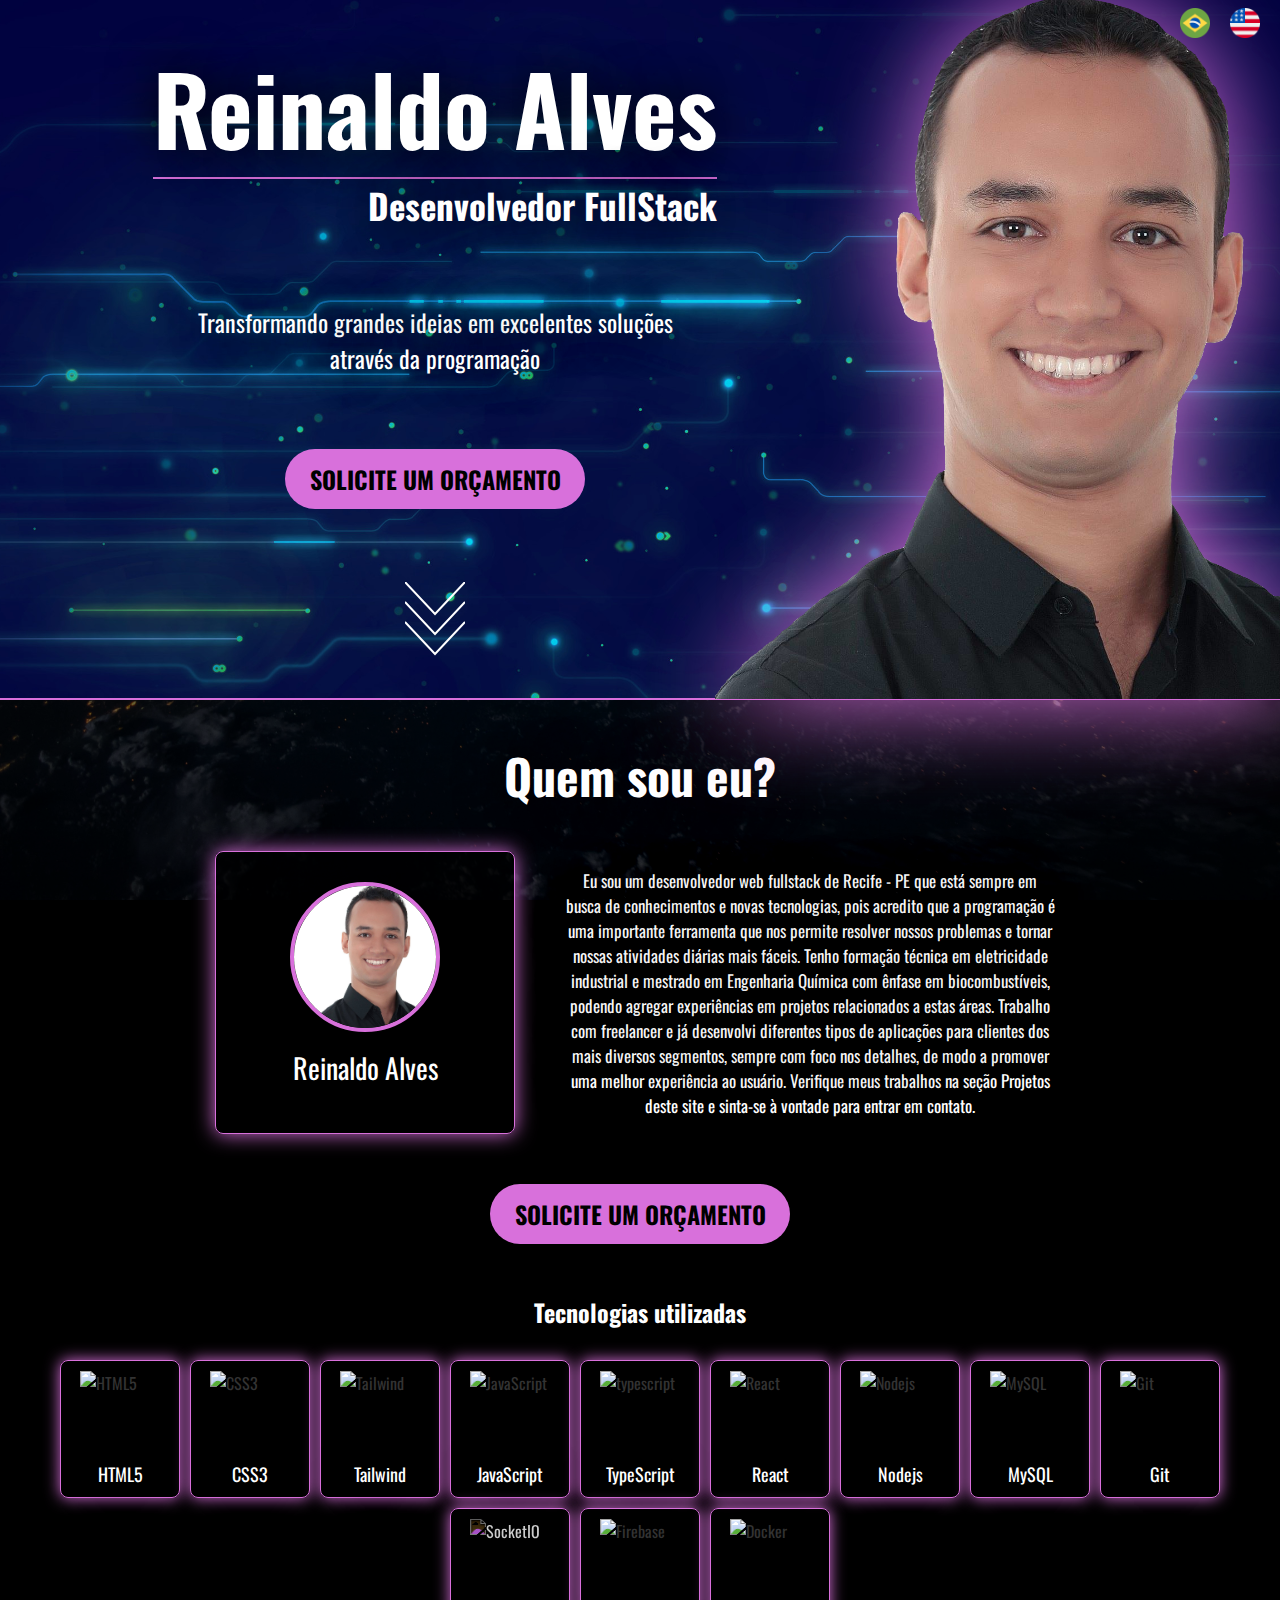
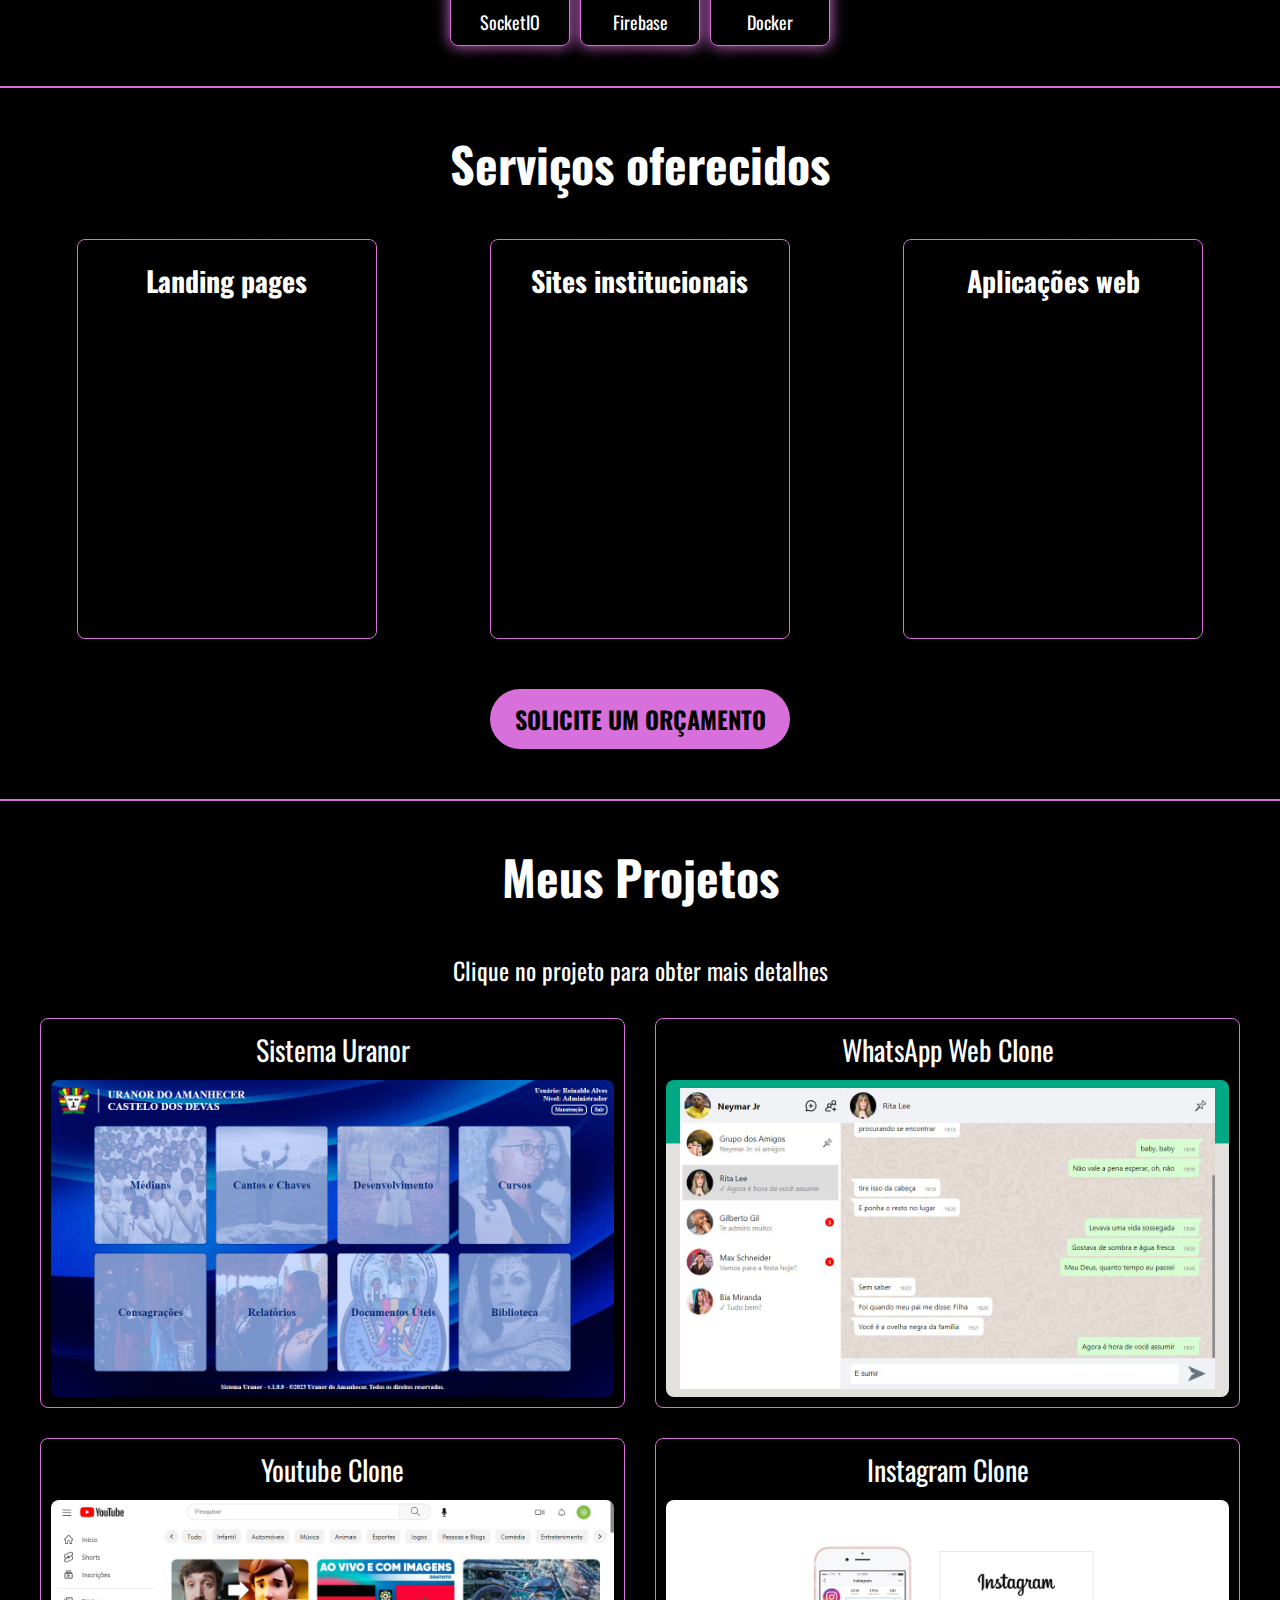
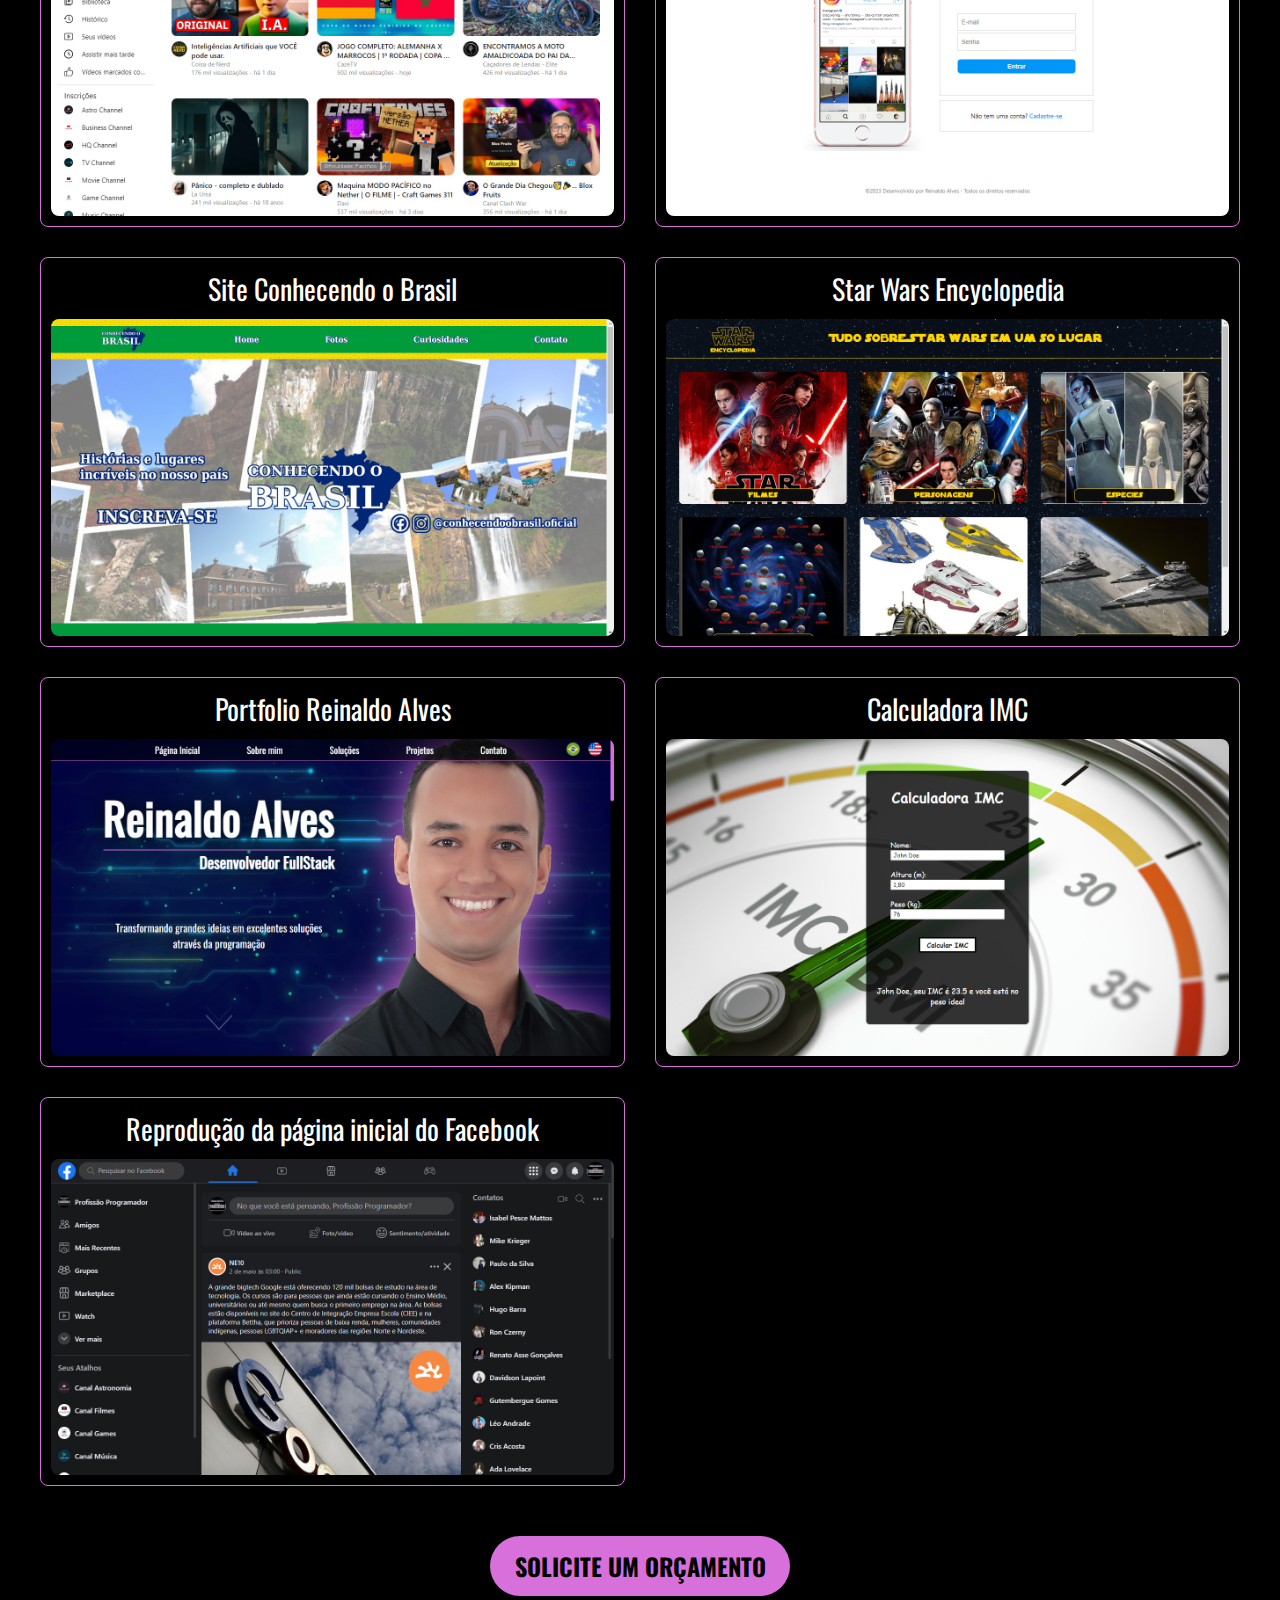
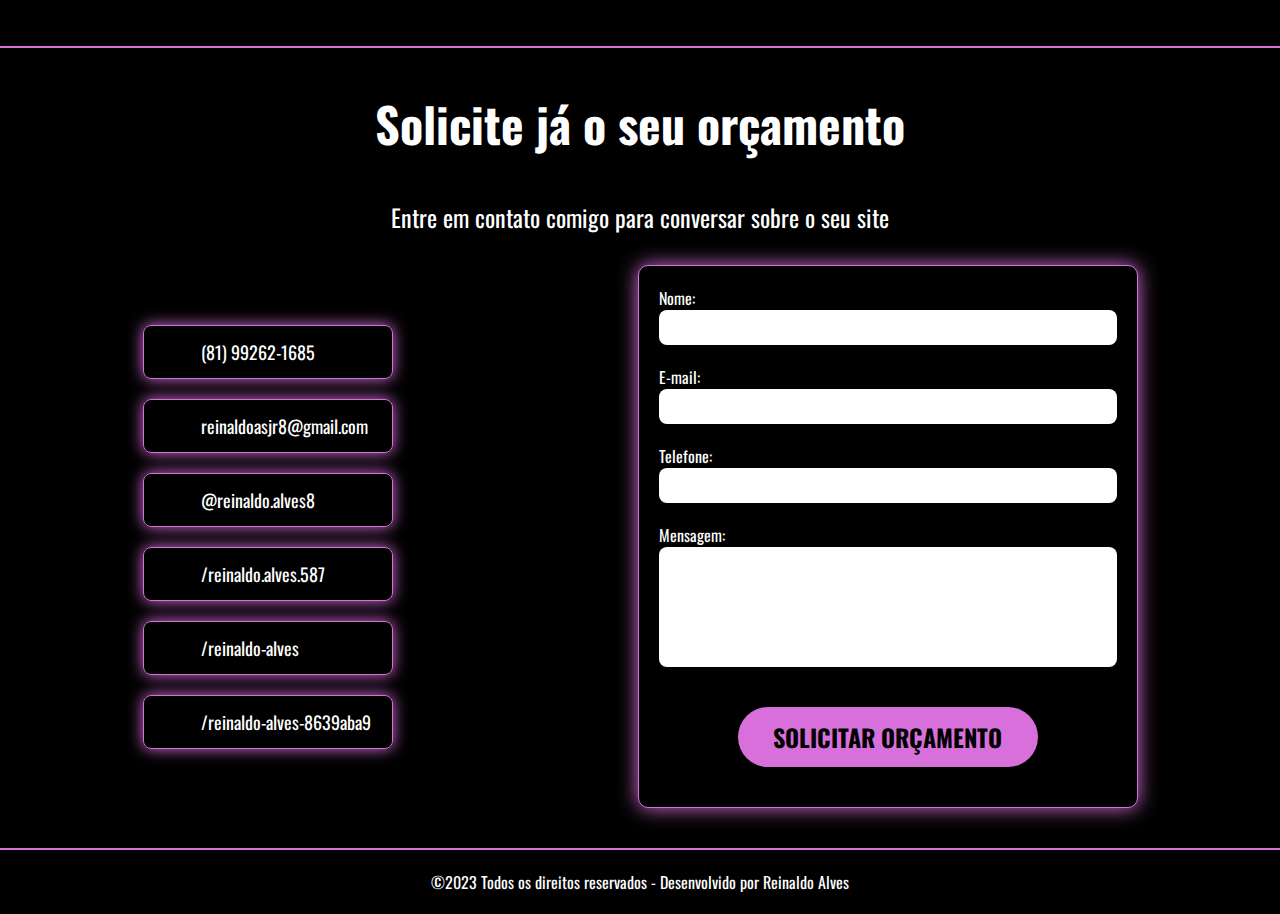
==== commit 665f2fce: "projects layout changed" ====
--- a/index.html
+++ b/index.html
@@ -151,46 +151,42 @@
             <h2 class="page-title">Meus Projetos</h2>
             <p class="details">Clique no projeto para obter mais detalhes</p>
             <div class="project-content">
-                <img class="scroll-button" id="arrow-left" src="./arrow-left.png" alt="esquerda"/>
-                <div class="cards-container" id="cards-container">
-                    <div class="project-card" id="project8">
-                        <span class="project-title">Sistema Uranor</span>
-                        <image class="project-image" src="./sistemauranor/homepage.jpg" />
-                    </div>
-                    <div class="project-card" id="project7">
-                        <span class="project-title">WhatsApp Web Clone</span>
-                        <image class="project-image" src="./whatsappwebclone/messages.jpg" />
-                    </div>
-                    <div class="project-card" id="project6">
-                        <span class="project-title">Youtube Clone</span>
-                        <image class="project-image" src="./youtubeclone/home.jpg" />
-                    </div>
-                    <div class="project-card" id="project5">
-                        <span class="project-title">Instagram Clone</span>
-                        <image class="project-image" src="./instagramclone/login.jpg" />
-                    </div>
-                    <div class="project-card" id="project4">
-                        <span class="project-title">Site Conhecendo o Brasil</span>
-                        <image class="project-image" src="./conhecendoobrasil/CoBimage.jpg" />
-                    </div>
-                    <div class="project-card" id="project3">
-                        <span class="project-title">Star Wars Encyclopedia</span>
-                        <image class="project-image" src="./starwarsencyclopedia/homestars.jpg" />
-                    </div>
-                    <div class="project-card" id="project2">
-                        <span class="project-title">Portfolio Reinaldo Alves</span>
-                        <image class="project-image" src="./portfolioreinaldoalves/home.jpg" />
-                    </div>
-                    <div class="project-card" id="project1">
-                        <span class="project-title">Calculadora IMC</span>
-                        <image class="project-image" src="./imccalc.jpg" />
-                    </div>
-                    <div class="project-card" id="project0">
-                        <span class="project-title">Reprodução da página inicial do Facebook</span>
-                        <image class="project-image" src="./facebookinterface/facehome.jpg" />
-                    </div>
-                </div>
-                <img class="scroll-button" id="arrow-right" src="./arrow-right.png" alt="direita"/>
+                <div class="project-card" id="project8">
+                    <span class="project-title">Sistema Uranor</span>
+                    <image class="project-image" src="./sistemauranor/homepage.jpg" />
+                </div>
+                <div class="project-card" id="project7">
+                    <span class="project-title">WhatsApp Web Clone</span>
+                    <image class="project-image" src="./whatsappwebclone/messages.jpg" />
+                </div>
+                <div class="project-card" id="project6">
+                    <span class="project-title">Youtube Clone</span>
+                    <image class="project-image" src="./youtubeclone/home.jpg" />
+                </div>
+                <div class="project-card" id="project5">
+                    <span class="project-title">Instagram Clone</span>
+                    <image class="project-image" src="./instagramclone/login.jpg" />
+                </div>
+                <div class="project-card" id="project4">
+                    <span class="project-title">Site Conhecendo o Brasil</span>
+                    <image class="project-image" src="./conhecendoobrasil/CoBimage.jpg" />
+                </div>
+                <div class="project-card" id="project3">
+                    <span class="project-title">Star Wars Encyclopedia</span>
+                    <image class="project-image" src="./starwarsencyclopedia/homestars.jpg" />
+                </div>
+                <div class="project-card" id="project2">
+                    <span class="project-title">Portfolio Reinaldo Alves</span>
+                    <image class="project-image" src="./portfolioreinaldoalves/home.jpg" />
+                </div>
+                <div class="project-card" id="project1">
+                    <span class="project-title">Calculadora IMC</span>
+                    <image class="project-image" src="./imccalc.jpg" />
+                </div>
+                <div class="project-card" id="project0">
+                    <span class="project-title">Reprodução da página inicial do Facebook</span>
+                    <image class="project-image" src="./facebookinterface/facehome.jpg" />
+                </div>
             </div>
             <div class="divider" style="margin-bottom: 10px;">
                 <button class="contact-button">SOLICITE UM ORÇAMENTO</button>
--- a/styles.css
+++ b/styles.css
@@ -405,41 +405,16 @@
 
 .project-content {
     width: 100%;
-    height: 100%;
+    max-width: 1200px;
     display: grid;
-    grid-template-columns: auto 1fr auto;
-    align-items: center;
-    gap: 20px;
-}
-
-.scroll-button {
-    height: 40px;
-    width: 40px;
-    border-radius: 50%;
-    border: 1px solid #278F24;
-    filter: invert(1);
-}
-
-.scroll-button:hover {
-    cursor: pointer;
-    box-shadow: 0 0 20px #278F24;
-    transform: scale(1.2);
-}
-
-.cards-container {
-    height: 100%;
-    padding: 20px;
-    display: flex;
-    align-items: center;
-    justify-content: flex-start;
+    grid-template-columns: 1fr 1fr;
+    align-items: center;
+    justify-content: center;
     gap: 30px;
-    overflow-x: hidden;
-    scroll-behavior: smooth;
-    scroll-snap-type: x proximity;
 }
 
 .project-card {
-    min-width: 50vw;
+    width: 100%;
     max-height: 600px;
     background-color: rgba(0,0,0,0.7);
     border: 1px solid #d870db;
@@ -451,7 +426,6 @@
     gap: 10px;
     padding: 10px;
     transition: 0.5s;
-    scroll-snap-align: center;
 }
 
 .project-card:hover {
@@ -674,6 +648,7 @@
 .contact-content {
     height: 100%;
     width: 100%;
+    max-width: 1200px;
     display: flex;
     justify-content: space-around;
     gap: 40px;
@@ -787,13 +762,6 @@
     transform: scale(1);
 }
 
-@media (min-width: 1600px) {
-    .project-card {
-        min-width: 800px;
-        max-width: 800px;
-    }
-}
-
 @media (max-width: 1165px) {
 
     .modal-content {
@@ -852,16 +820,12 @@
     }
 
     .project-content {
-        gap: 10px;
-    }
-
-    .cards-container {
-        gap: 80px;
-        padding: 20px calc(15vw - 80px);
+        width: auto;
+        grid-template-columns: 1fr;
     }
 
     .project-card {
-        min-width: 70vw;
+        max-width: 600px;
     }
 
     .project-title {
@@ -1042,26 +1006,6 @@
         margin-top: 0;
     }
 
-    .project-content {
-        grid-template-columns: 1fr;
-        grid-template-rows: auto 1fr auto;
-        margin-top: 20px;
-    }
-
-    .scroll-button {
-        justify-self: center;
-        rotate: 90deg;
-    }
-
-    .cards-container {
-        flex-direction: column;
-        overflow-y: hidden;
-        scroll-snap-type: y proximity;
-        padding: 20px 20px;
-        gap: 30px;
-        max-height: calc(100vh - 291px);
-    }
-
     form {
         width: 100%;
     }
@@ -1072,6 +1016,10 @@
         font-size: 50px;
     }
 
+    .content-container {
+        padding: 20px;
+    }
+
     .modal-info a i {
         font-size: 16px;
     }
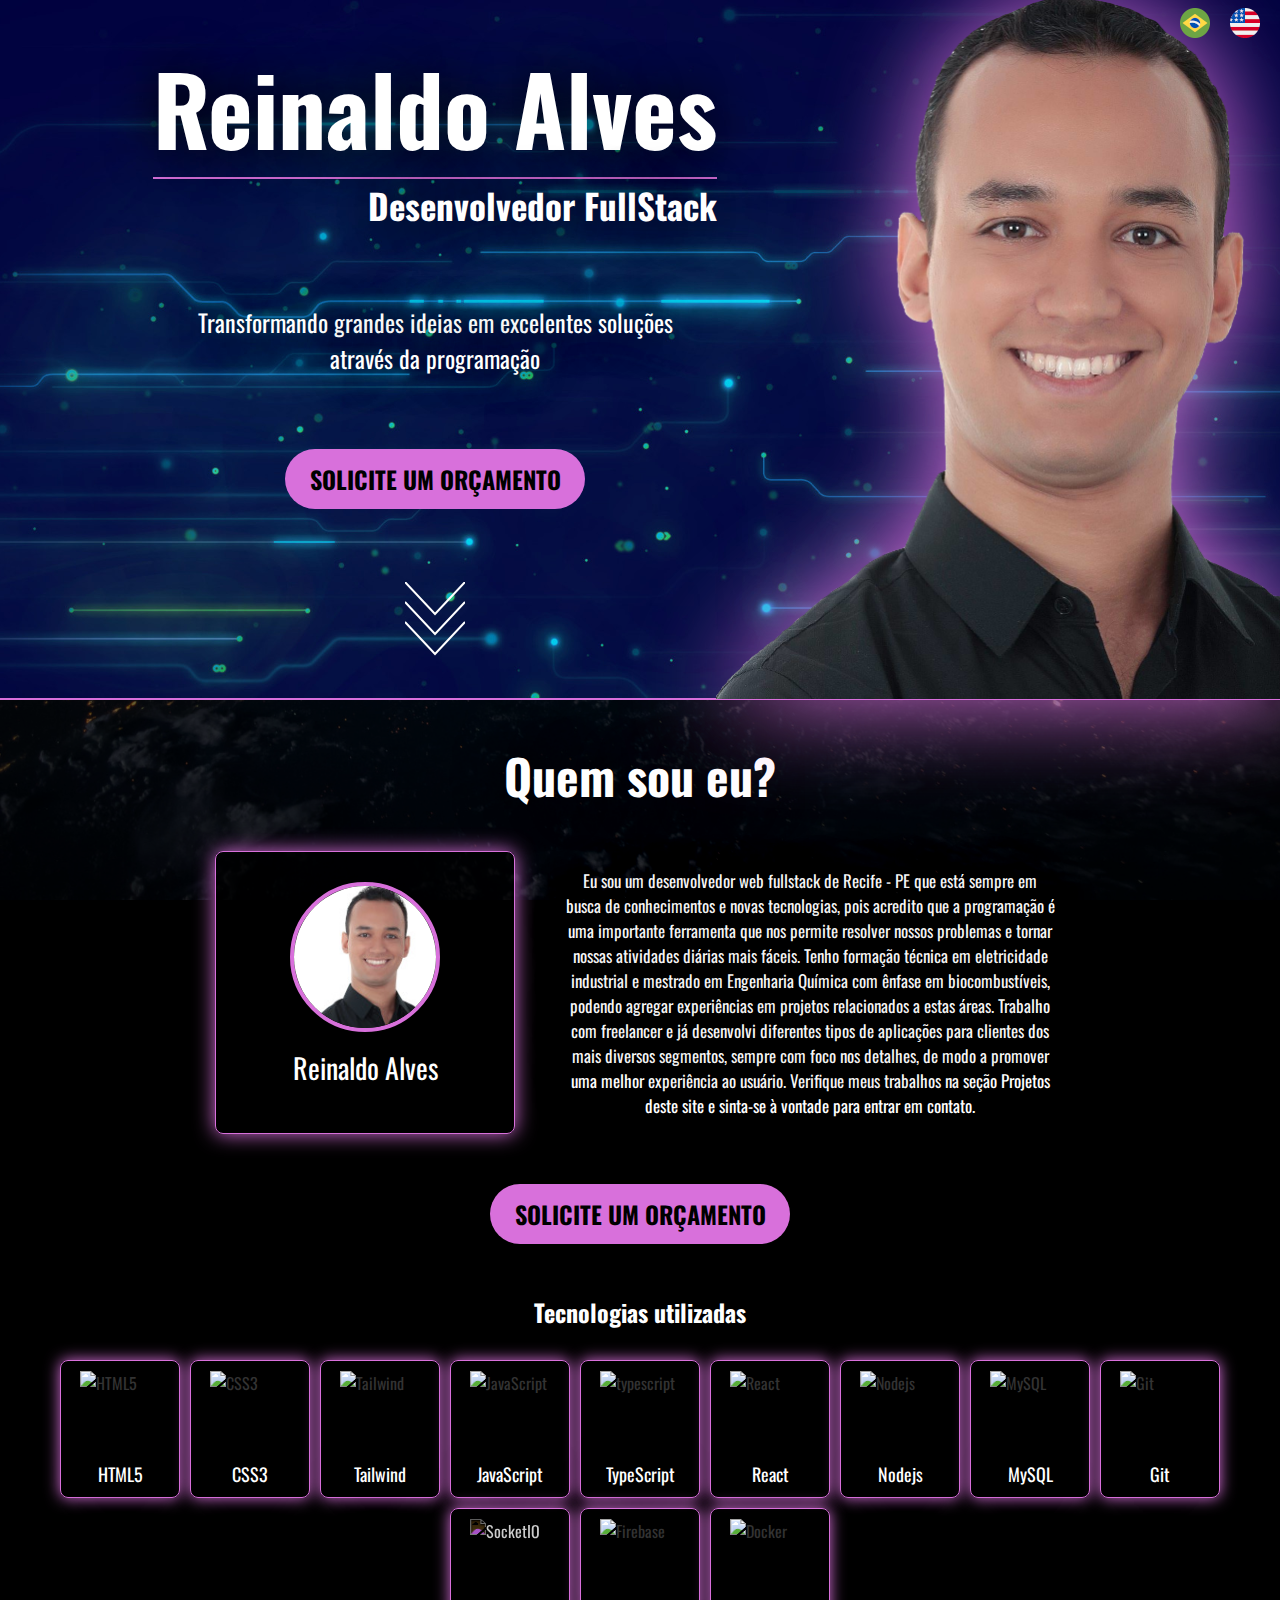
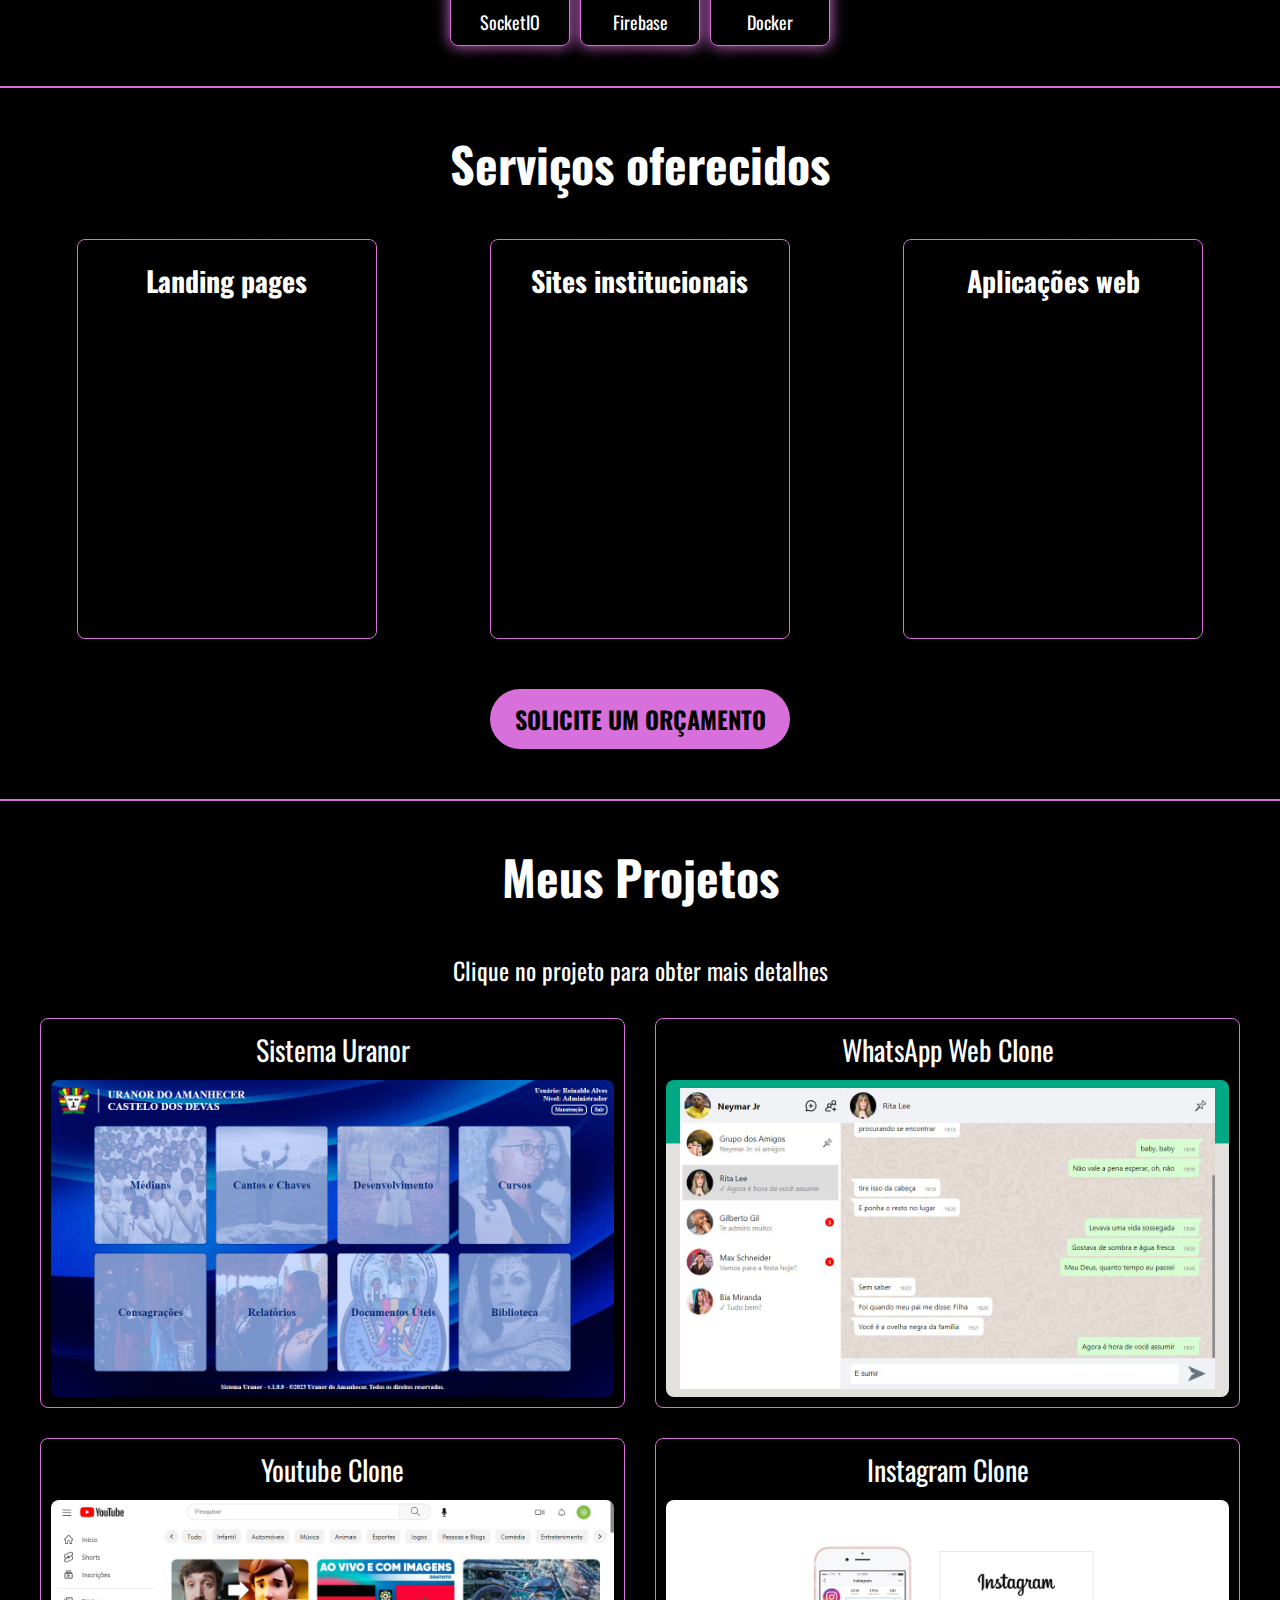
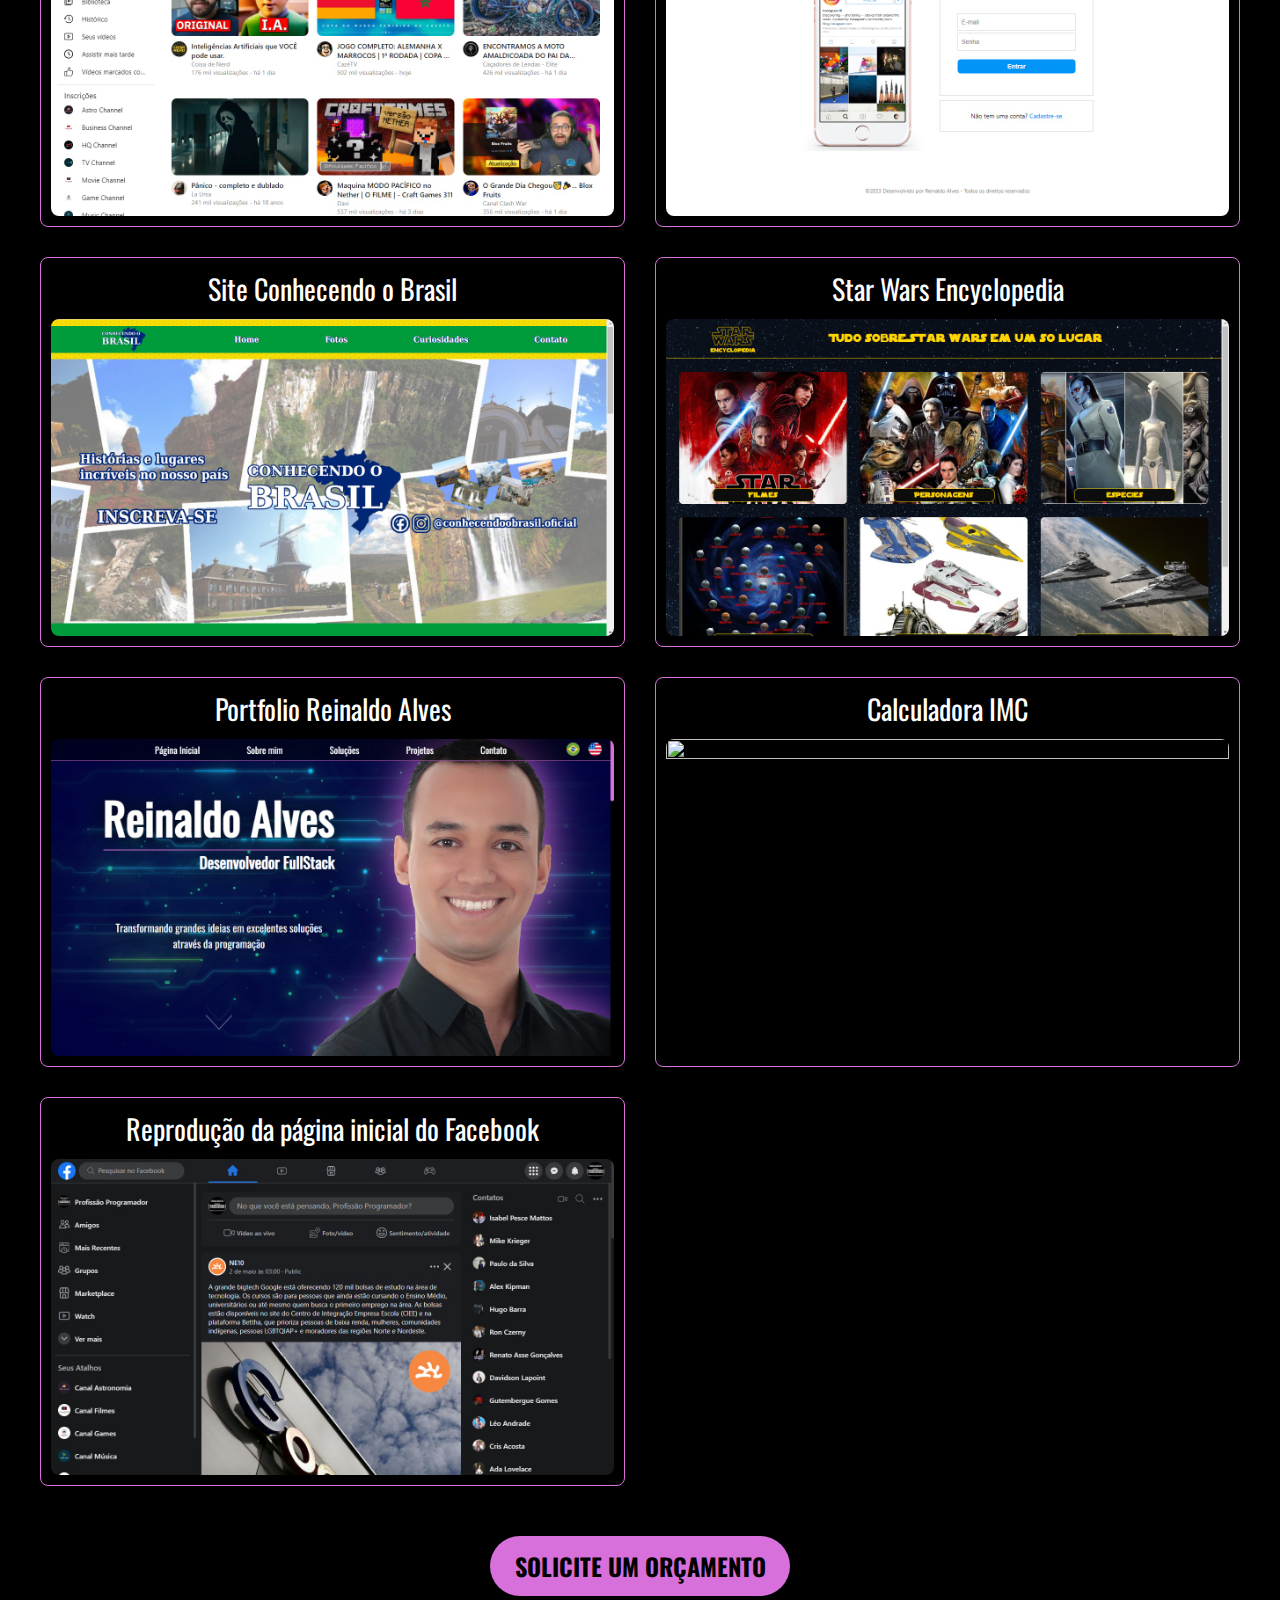
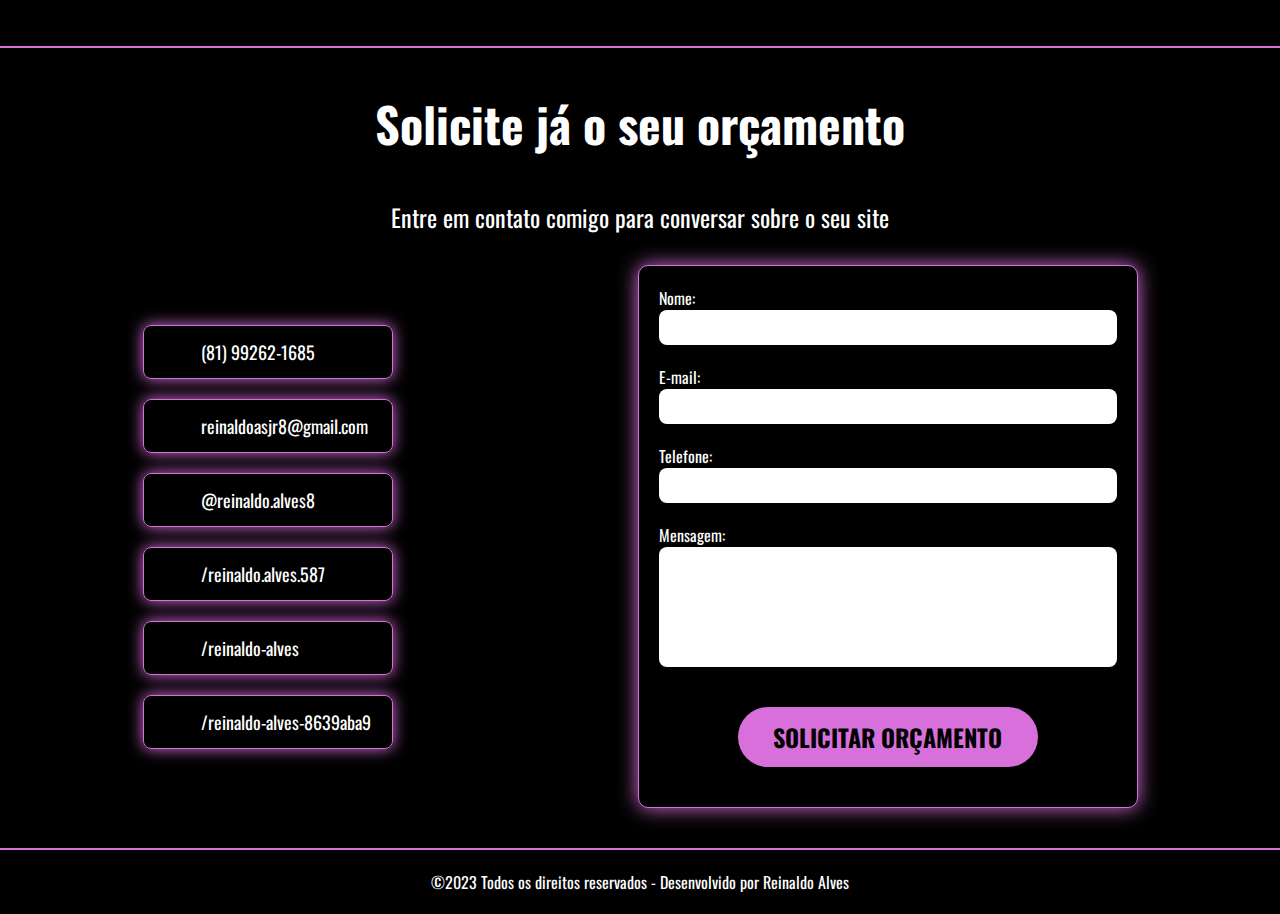
==== commit 819869b8: "images folders replacement" ====
--- a/index.html
+++ b/index.html
@@ -153,39 +153,39 @@
             <div class="project-content">
                 <div class="project-card" id="project8">
                     <span class="project-title">Sistema Uranor</span>
-                    <image class="project-image" src="./sistemauranor/homepage.jpg" />
+                    <image class="project-image" src="./portfolio-images/sistemauranor/homepage.jpg" />
                 </div>
                 <div class="project-card" id="project7">
                     <span class="project-title">WhatsApp Web Clone</span>
-                    <image class="project-image" src="./whatsappwebclone/messages.jpg" />
+                    <image class="project-image" src="./portfolio-images/whatsappwebclone/messages.jpg" />
                 </div>
                 <div class="project-card" id="project6">
                     <span class="project-title">Youtube Clone</span>
-                    <image class="project-image" src="./youtubeclone/home.jpg" />
+                    <image class="project-image" src="./portfolio-images/youtubeclone/home.jpg" />
                 </div>
                 <div class="project-card" id="project5">
                     <span class="project-title">Instagram Clone</span>
-                    <image class="project-image" src="./instagramclone/login.jpg" />
+                    <image class="project-image" src="./portfolio-images/instagramclone/login.jpg" />
                 </div>
                 <div class="project-card" id="project4">
                     <span class="project-title">Site Conhecendo o Brasil</span>
-                    <image class="project-image" src="./conhecendoobrasil/CoBimage.jpg" />
+                    <image class="project-image" src="./portfolio-images/conhecendoobrasil/CoBimage.jpg" />
                 </div>
                 <div class="project-card" id="project3">
                     <span class="project-title">Star Wars Encyclopedia</span>
-                    <image class="project-image" src="./starwarsencyclopedia/homestars.jpg" />
+                    <image class="project-image" src="./portfolio-images/starwarsencyclopedia/homestars.jpg" />
                 </div>
                 <div class="project-card" id="project2">
                     <span class="project-title">Portfolio Reinaldo Alves</span>
-                    <image class="project-image" src="./portfolioreinaldoalves/home.jpg" />
+                    <image class="project-image" src="./portfolio-images/portfolioreinaldoalves/home.jpg" />
                 </div>
                 <div class="project-card" id="project1">
                     <span class="project-title">Calculadora IMC</span>
-                    <image class="project-image" src="./imccalc.jpg" />
+                    <image class="project-image" src="./portfolio-images/imccalc.jpg" />
                 </div>
                 <div class="project-card" id="project0">
                     <span class="project-title">Reprodução da página inicial do Facebook</span>
-                    <image class="project-image" src="./facebookinterface/facehome.jpg" />
+                    <image class="project-image" src="./portfolio-images/facebookinterface/facehome.jpg" />
                 </div>
             </div>
             <div class="divider" style="margin-bottom: 10px;">
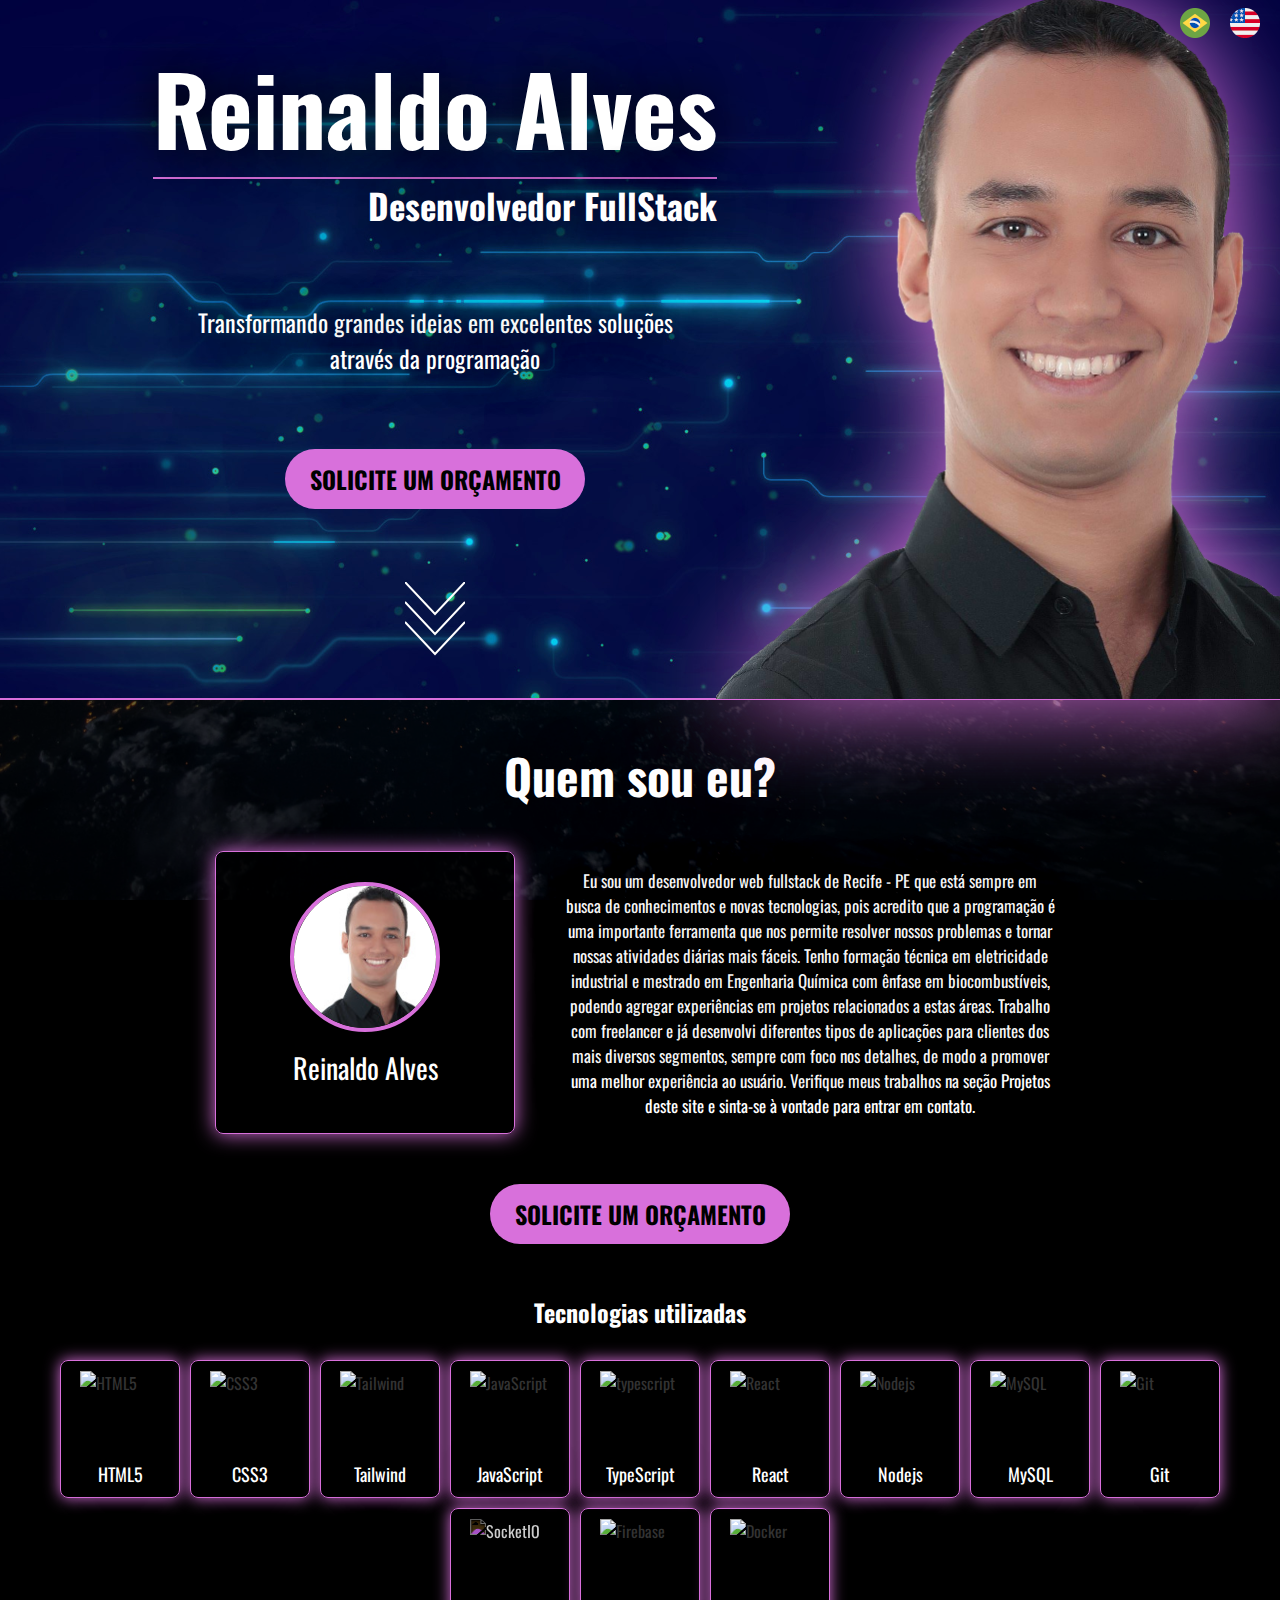
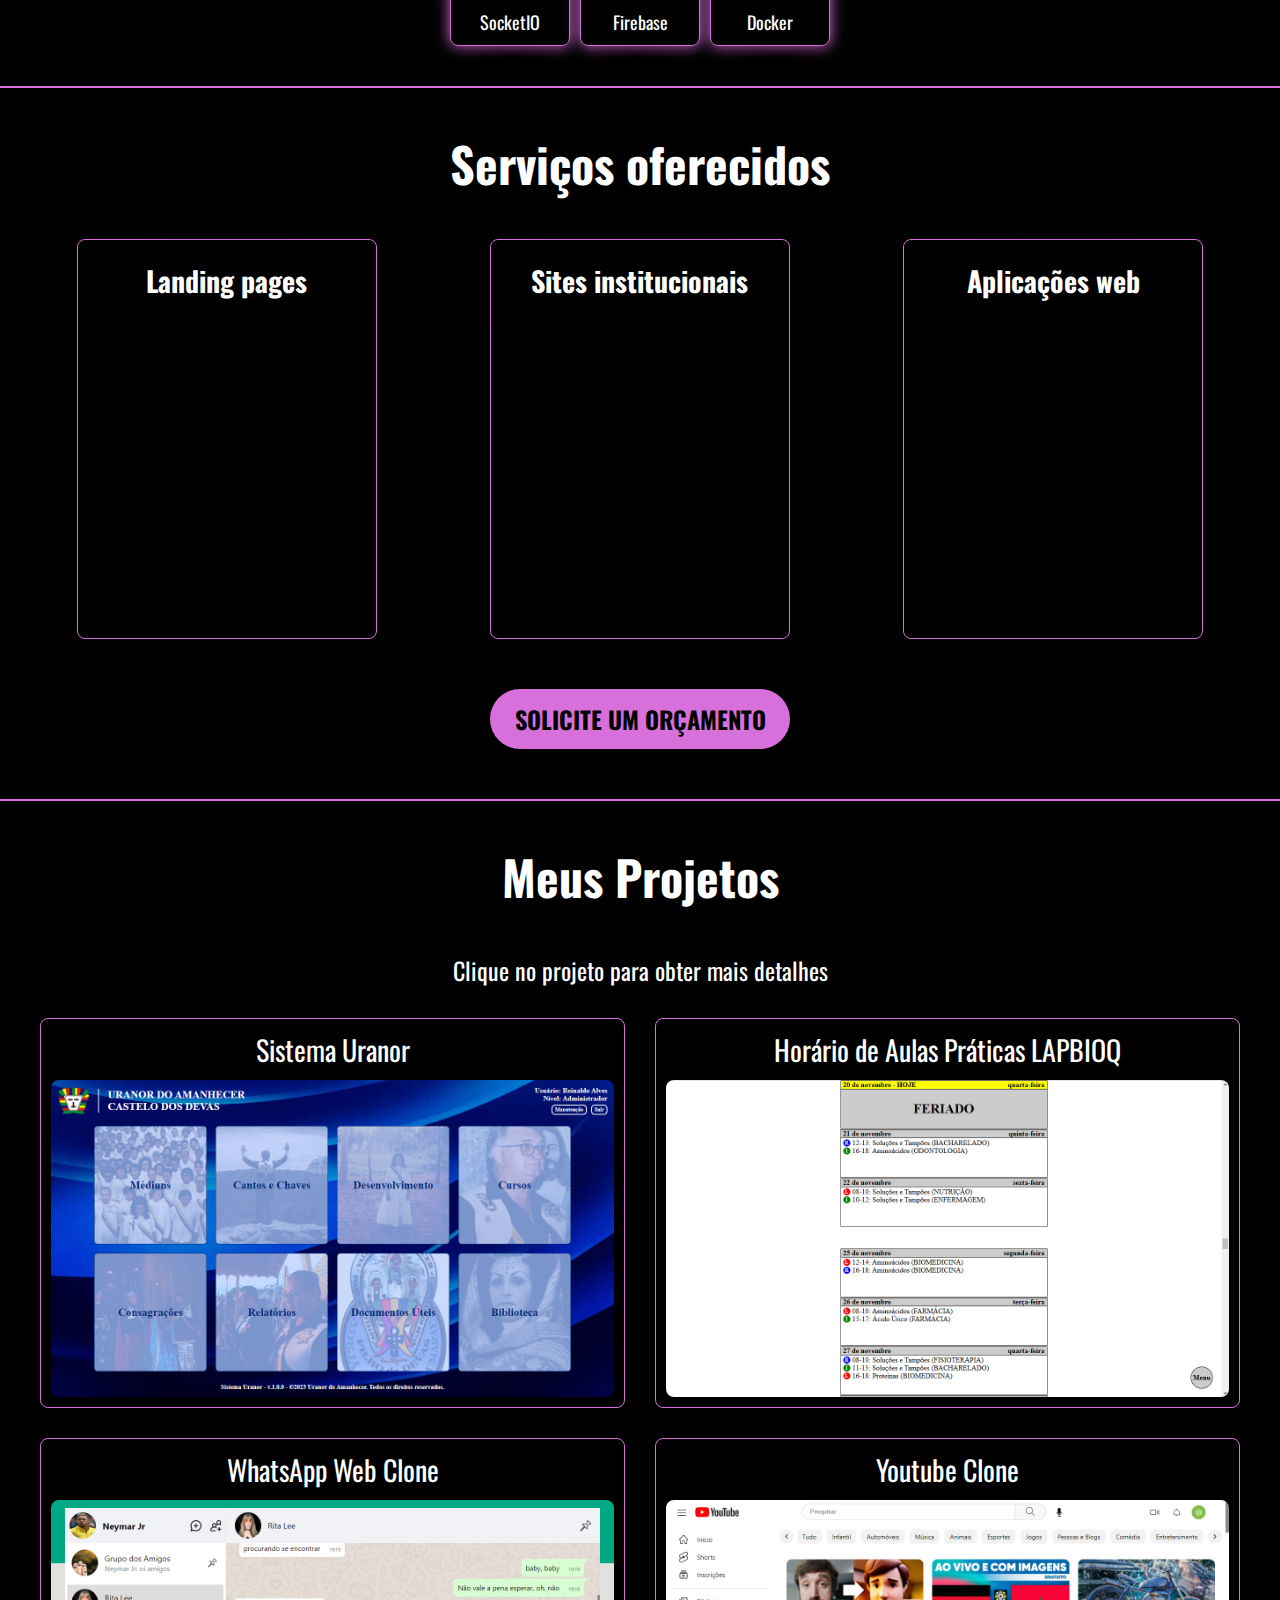
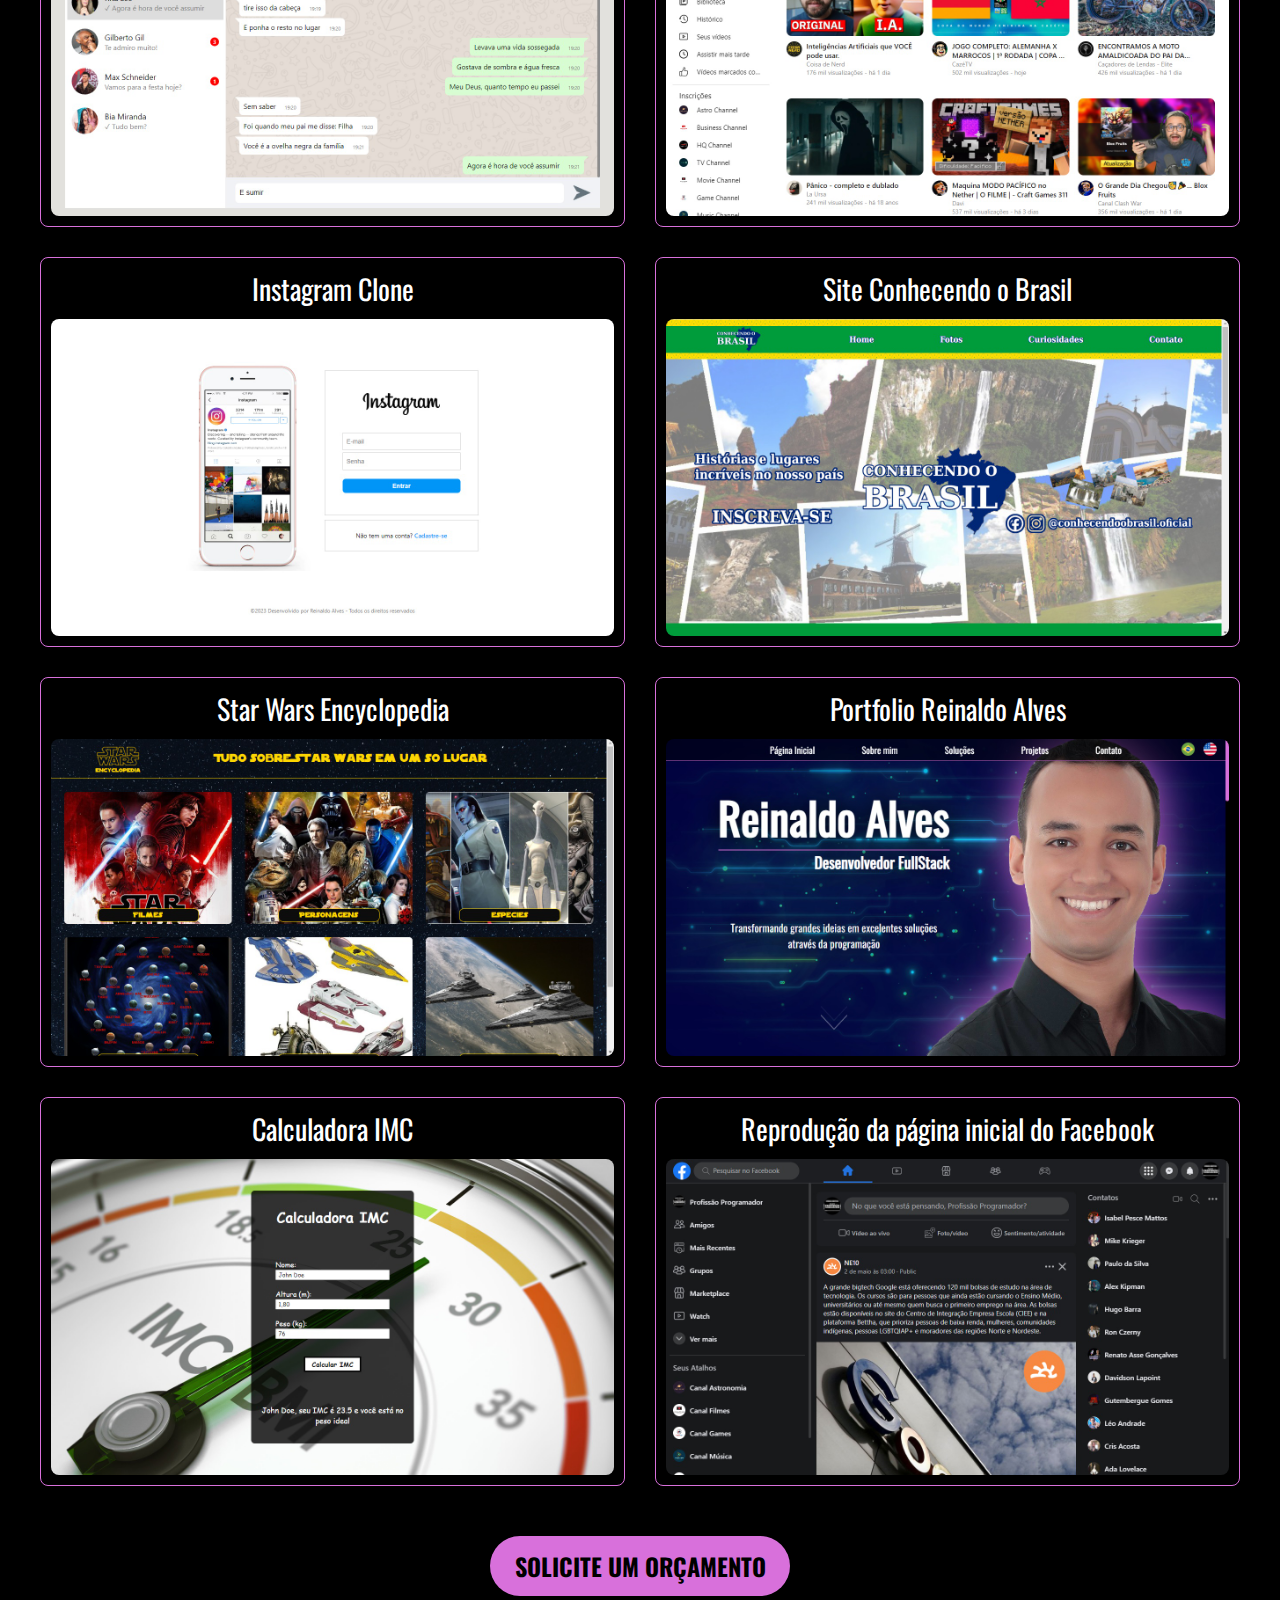
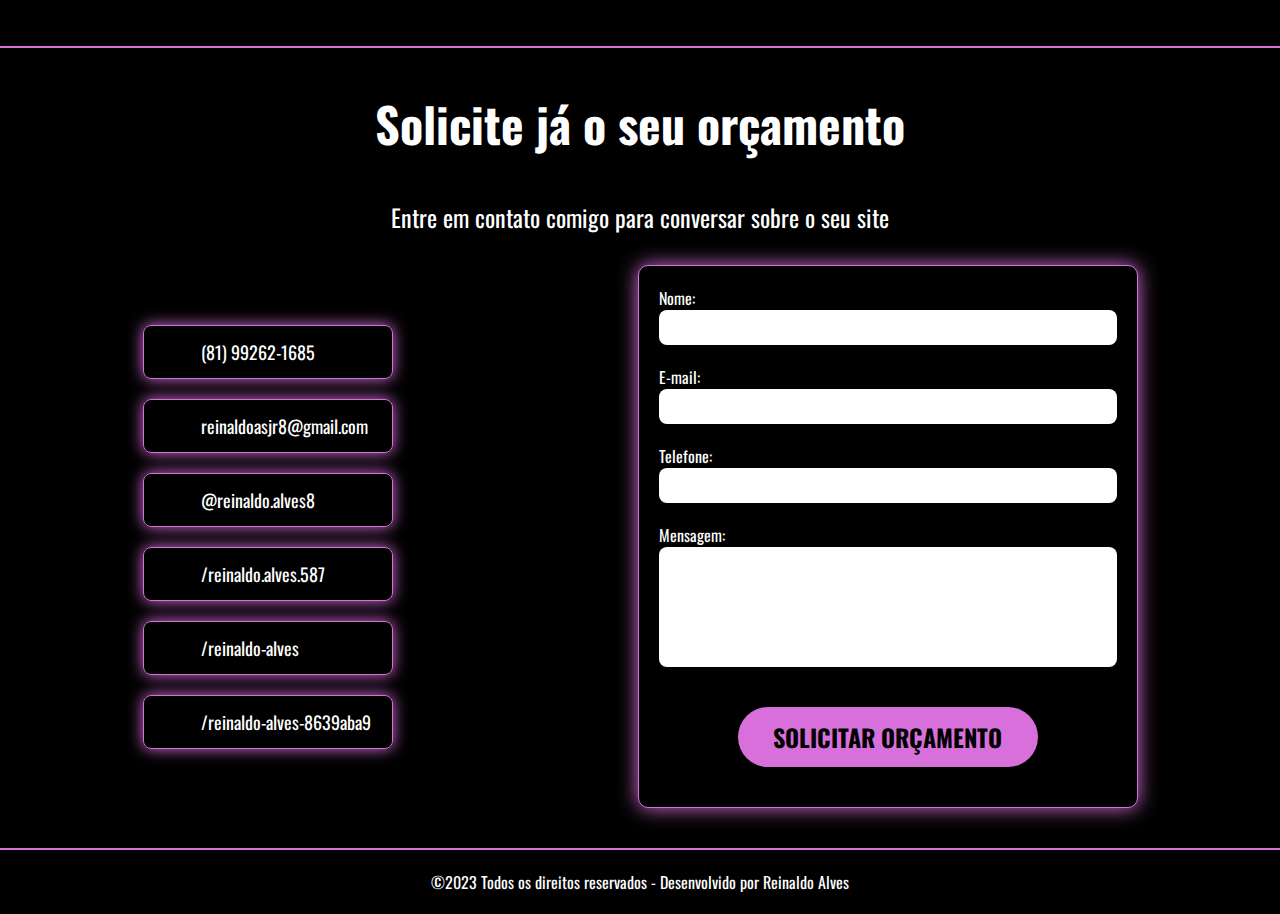
==== commit 48297a87: "add Lapbioq project" ====
--- a/index.html
+++ b/index.html
@@ -73,7 +73,7 @@
                         <span>CSS3</span>
                     </div>
                     <div class="technologies-card">
-                        <img alt="Tailwind" src="https://cdn.jsdelivr.net/gh/devicons/devicon/icons/tailwindcss/tailwindcss-plain.svg" />
+                        <img alt="Tailwind" src="https://cdn.jsdelivr.net/gh/devicons/devicon@latest/icons/tailwindcss/tailwindcss-original.svg" />
                         <span>Tailwind</span>
                     </div>
                     <div class="technologies-card">
@@ -151,9 +151,13 @@
             <h2 class="page-title">Meus Projetos</h2>
             <p class="details">Clique no projeto para obter mais detalhes</p>
             <div class="project-content">
-                <div class="project-card" id="project8">
+                <div class="project-card" id="project9">
                     <span class="project-title">Sistema Uranor</span>
                     <image class="project-image" src="./portfolio-images/sistemauranor/homepage.jpg" />
+                </div>
+                <div class="project-card" id="project8">
+                    <span class="project-title">Horário de Aulas Práticas LAPBIOQ</span>
+                    <image class="project-image" src="./portfolio-images/aulaslapbioq/calendario.jpg" />
                 </div>
                 <div class="project-card" id="project7">
                     <span class="project-title">WhatsApp Web Clone</span>
@@ -181,7 +185,7 @@
                 </div>
                 <div class="project-card" id="project1">
                     <span class="project-title">Calculadora IMC</span>
-                    <image class="project-image" src="./portfolio-images/imccalc.jpg" />
+                    <image class="project-image" src="./imccalc.jpg" />
                 </div>
                 <div class="project-card" id="project0">
                     <span class="project-title">Reprodução da página inicial do Facebook</span>
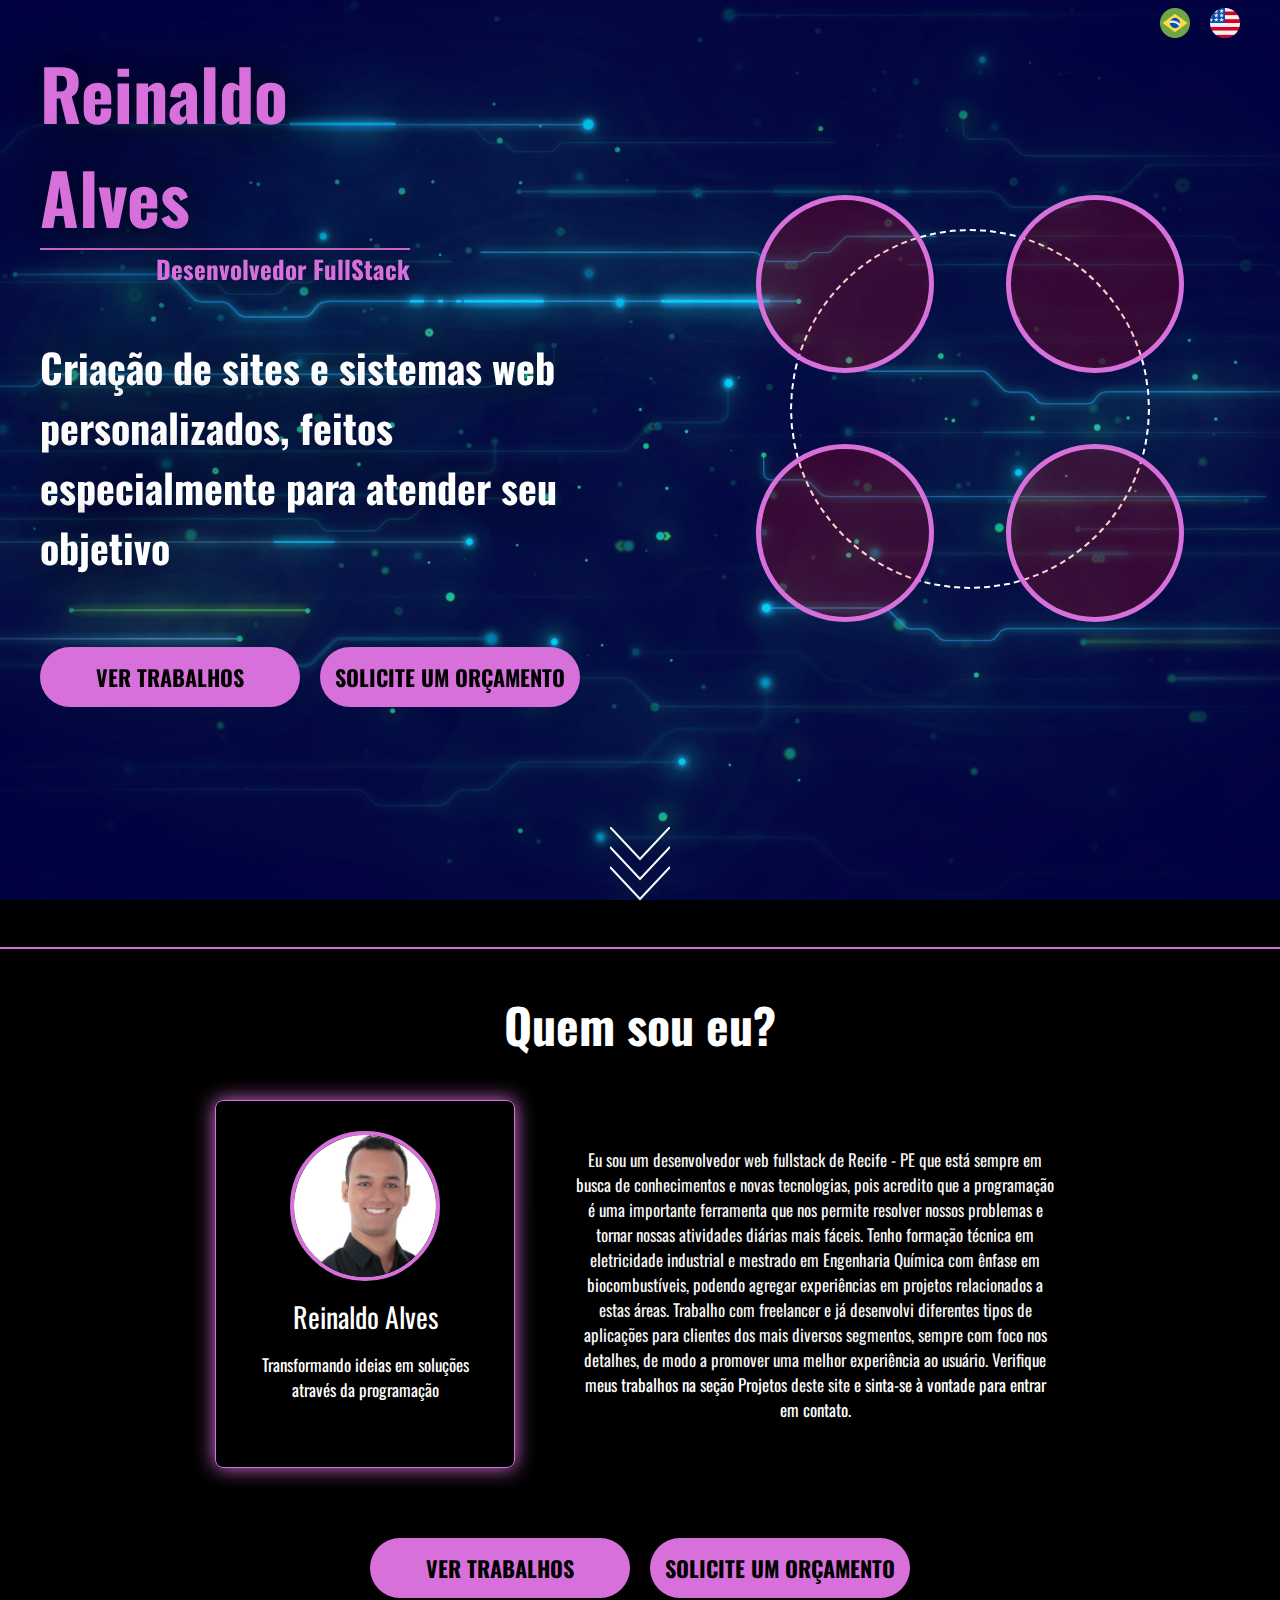
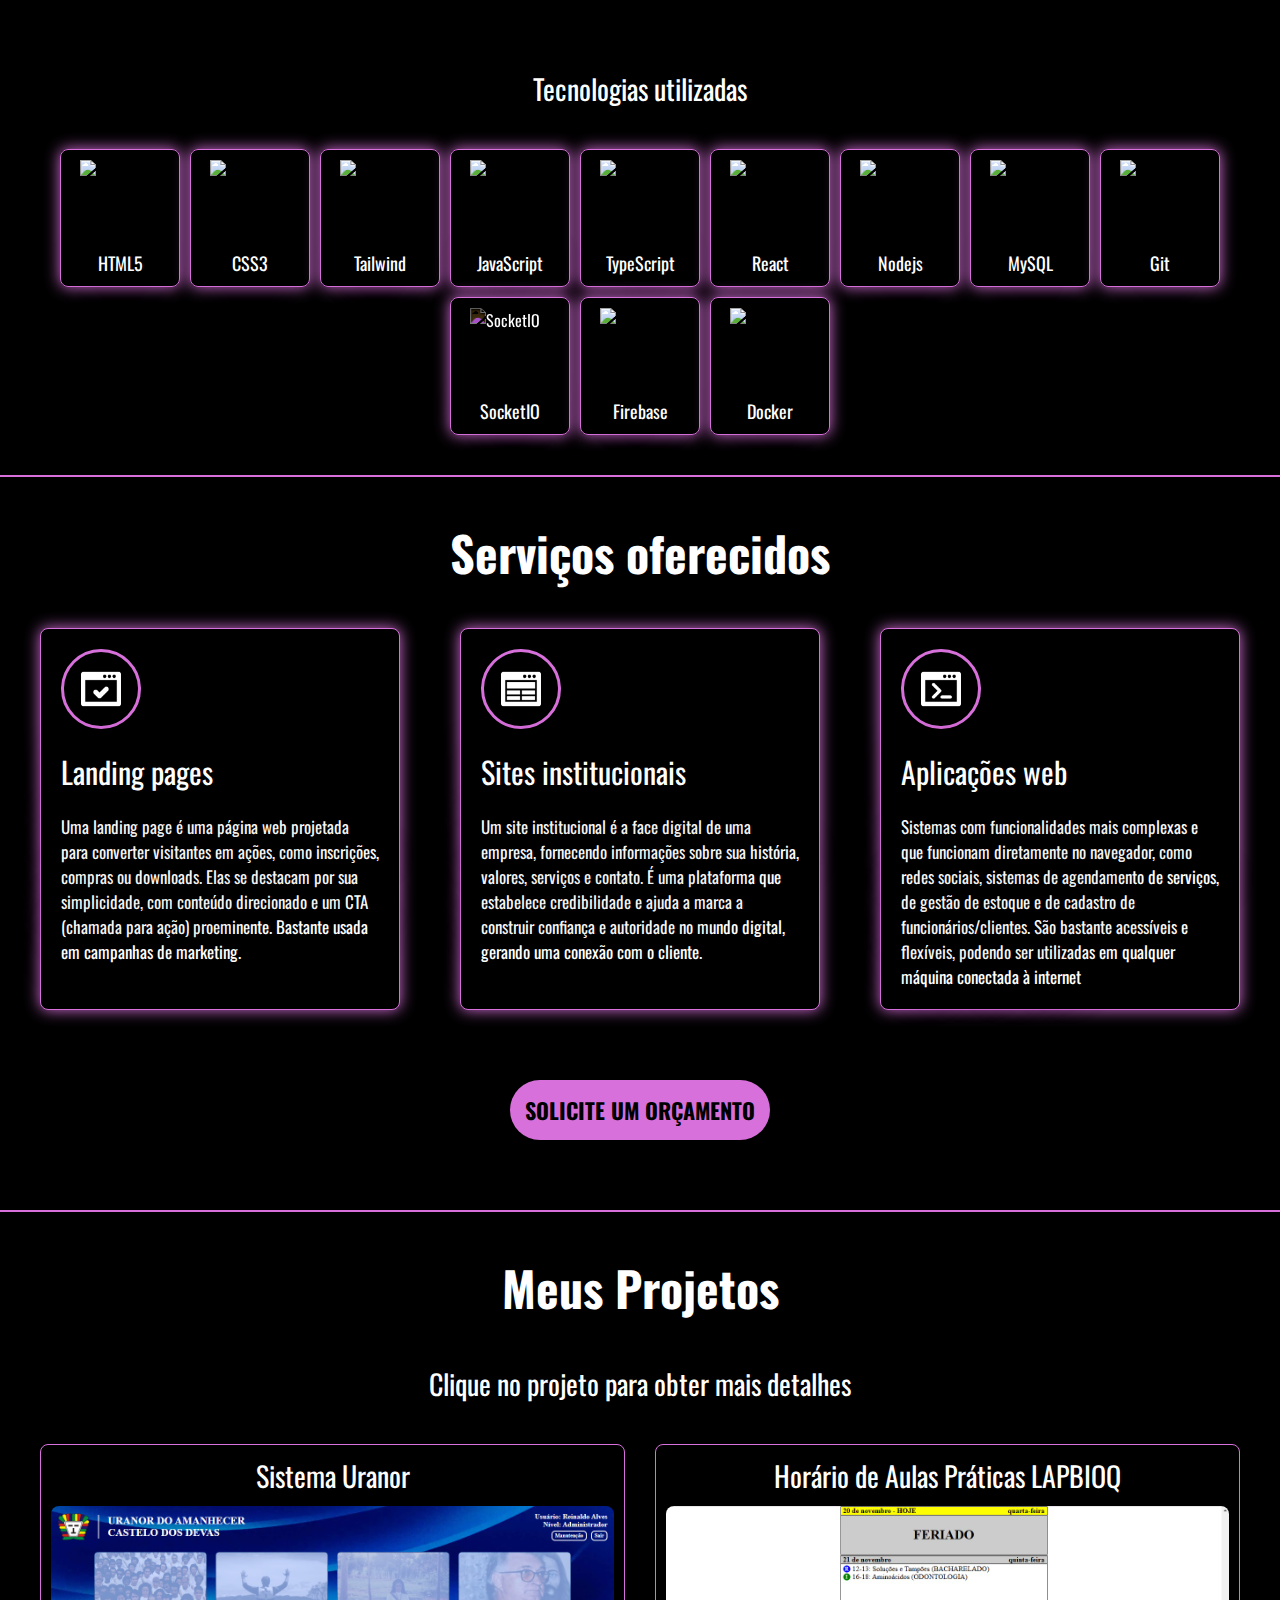
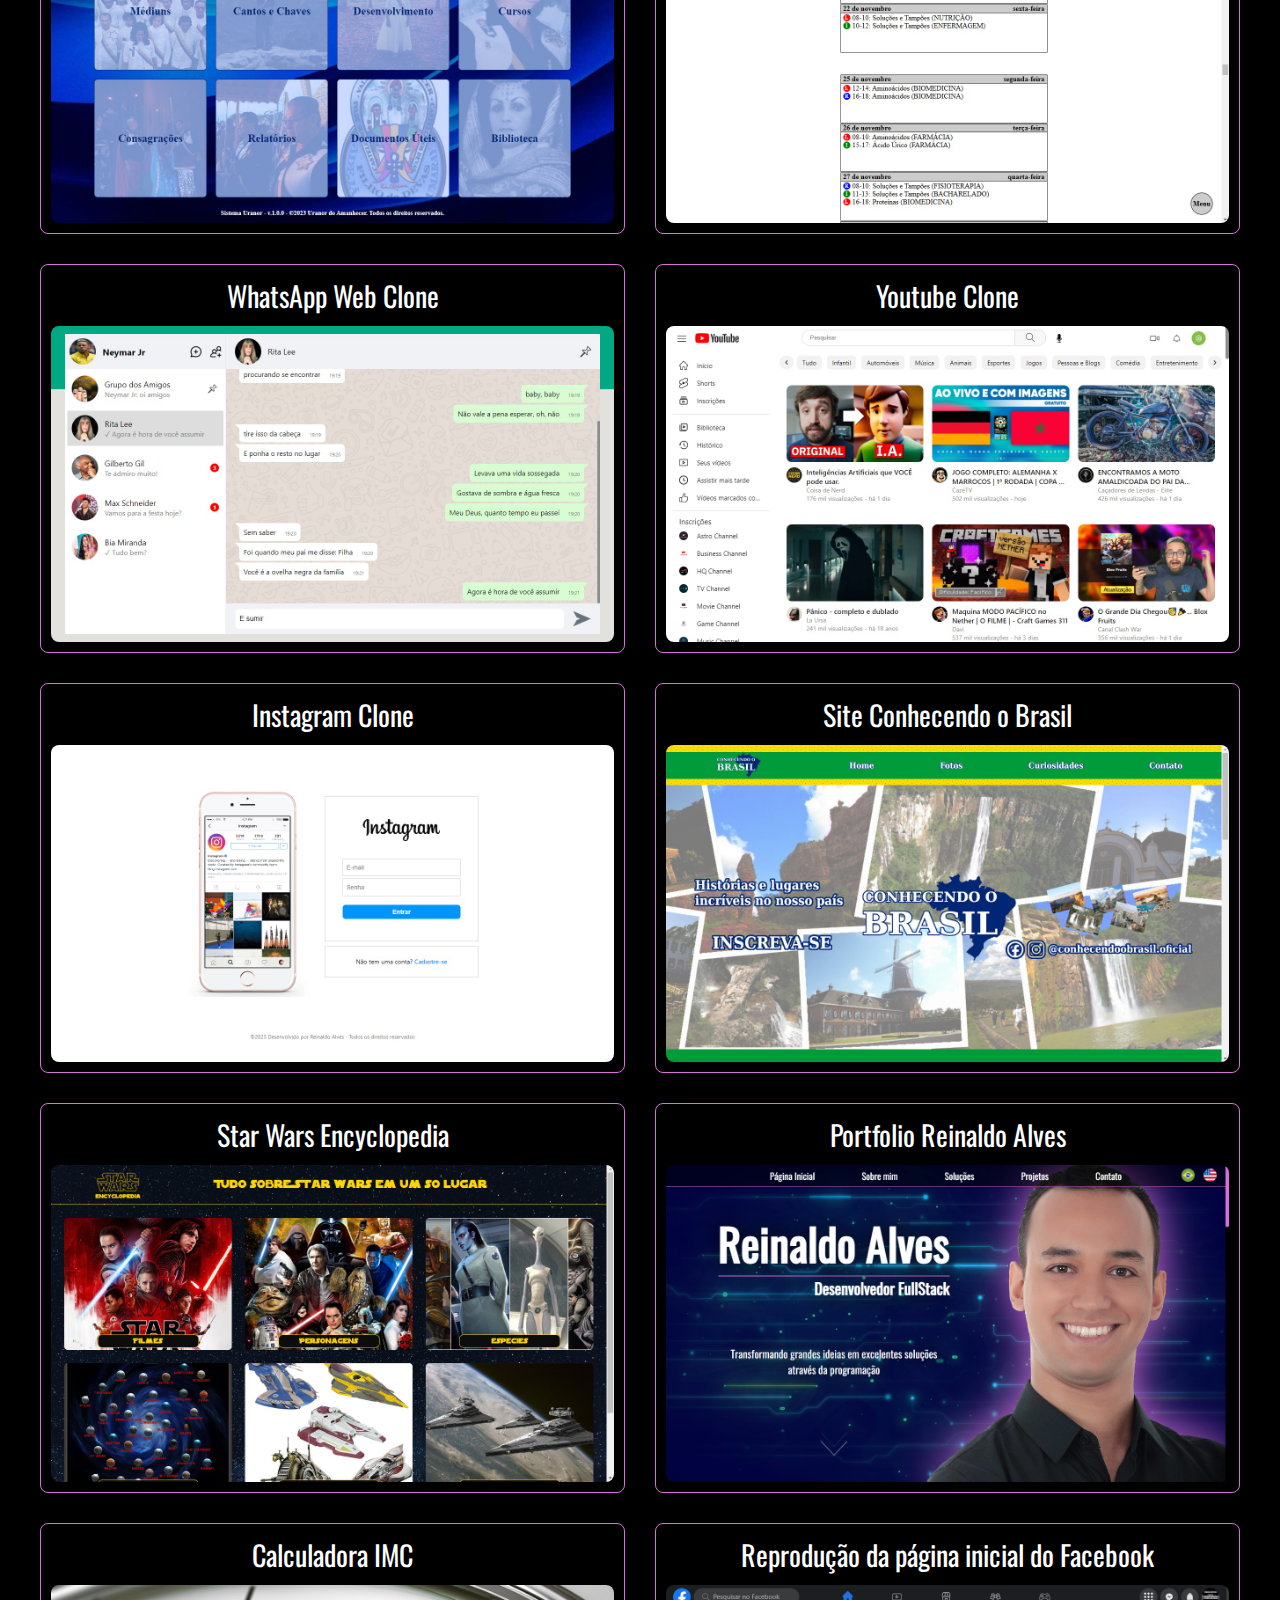
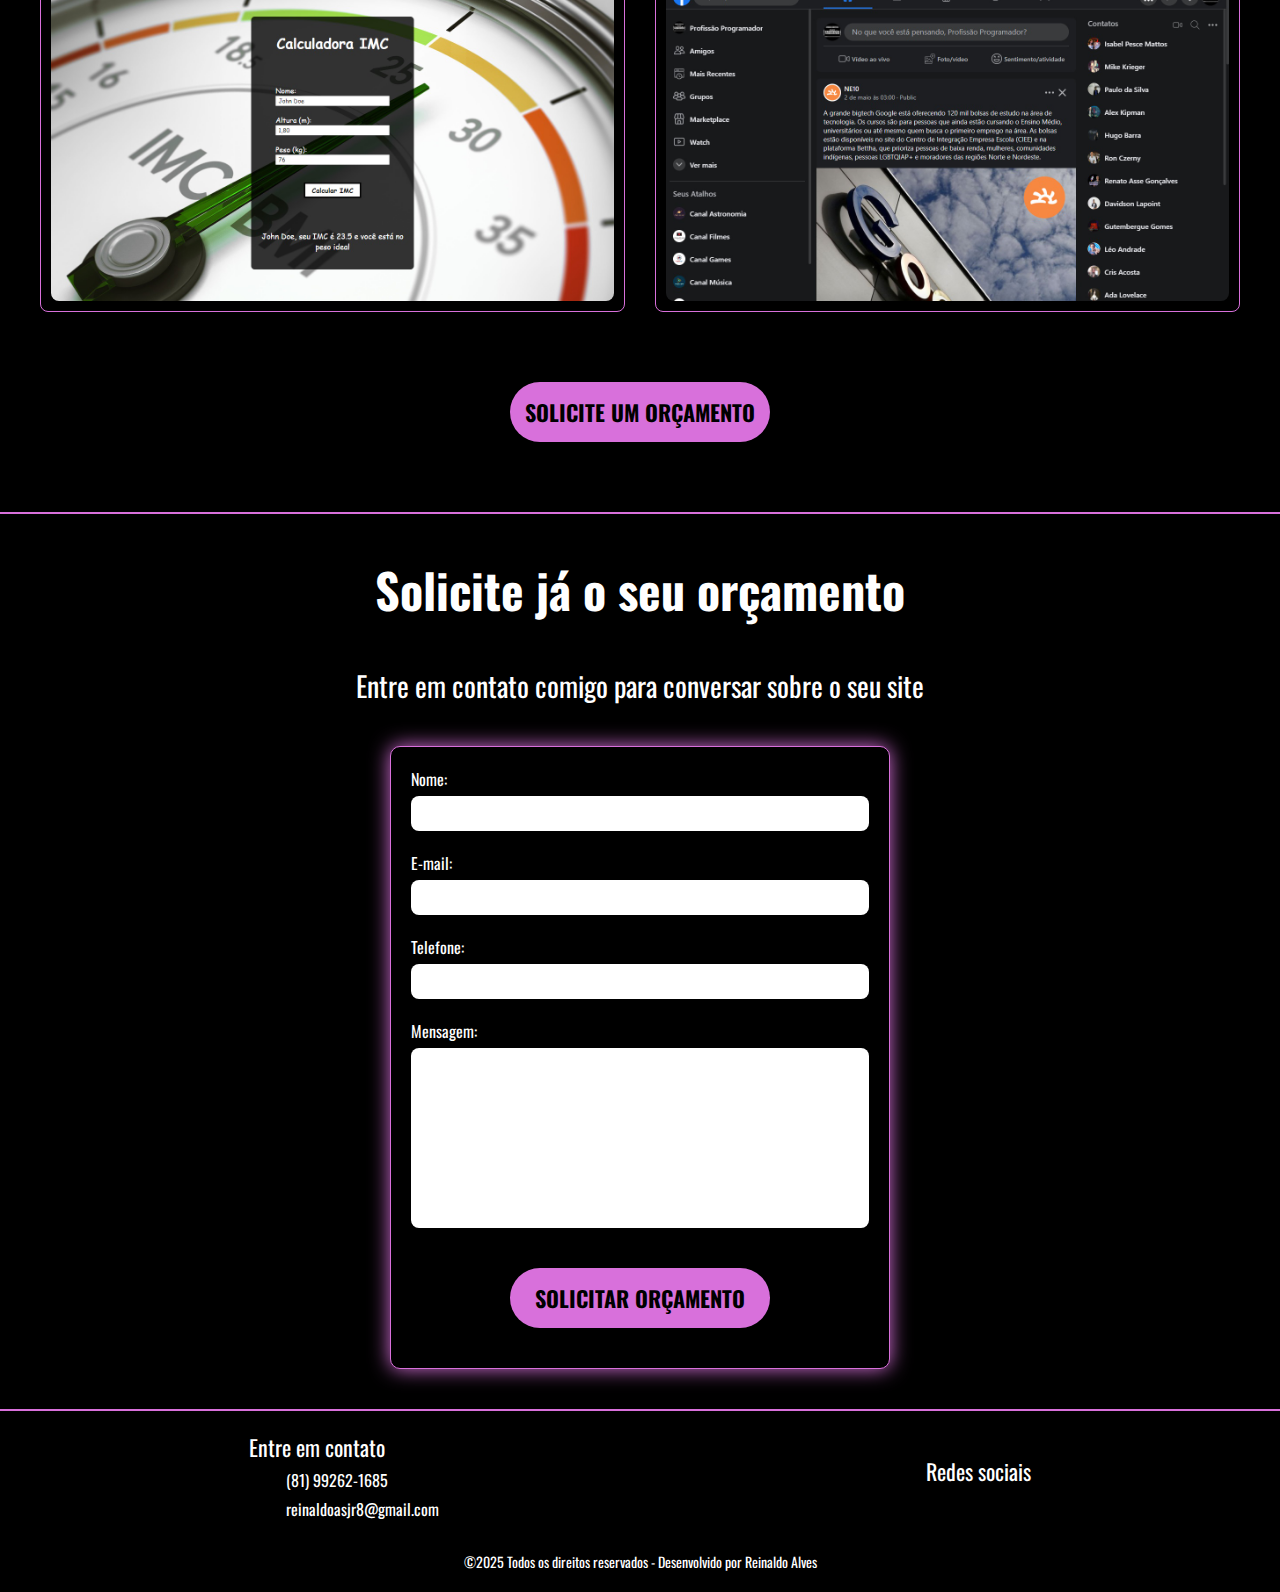
==== commit 66d86222: "hero, contact and footer layout changed" ====
--- a/index.html
+++ b/index.html
@@ -10,60 +10,70 @@
     <link rel="shortcut icon" href="./programming.png" type="image/x-icon">
 </head>
 <body>
-    <div class="language-container">
-        <a href="./index.html"><img src="./brasil.png" alt="PT"/></a>
-        <a href="./english.html"><img src="./estados-unidos.png" alt="EN"/></a>
-    </div>
-    <div class="hero-container" id="homepage">
-        <div class="hero-content">
-            <div class="title-container">
-                <h1>Reinaldo Alves</h1>
-                <h2 style="align-self: flex-end;">Desenvolvedor FullStack</h2>
-            </div>
-            <p class="slogan">Transformando grandes ideias em excelentes soluções através da programação</p>
-            <button class="contact-button">SOLICITE UM ORÇAMENTO</button>
+    <section id="homepage">
+        <div class="container">
+            <div class="hero-content" >
+                <div class="hero-texts">
+                    <div class="title-container">
+                        <h1>Reinaldo Alves</h1>
+                        <h3>Desenvolvedor FullStack</h3>
+                    </div>
+                    <h2>Criação de sites e sistemas web personalizados, feitos especialmente para atender seu objetivo</h2>
+                    <div class="button-container">
+                        <button class="project-button">VER TRABALHOS</button>
+                        <button class="contact-button">SOLICITE UM ORÇAMENTO</button>
+                    </div>
+                </div>
+                <div class="animation-container">
+                    <div class="hero-circle">
+                        <div class="img-hero banner-1"></div>
+                        <div class="img-hero banner-2"></div>
+                        <div class="img-hero banner-3"></div>
+                        <div class="img-hero banner-4"></div>
+                    </div>
+                </div>
+            </div>
             <svg class="arrows">
                 <path class="a1" d="M0 0 L30 32 L60 0"></path>
                 <path class="a2" d="M0 20 L30 52 L60 20"></path>
                 <path class="a3" d="M0 40 L30 72 L60 40"></path>
             </svg>
         </div>
-        <div class="mainphoto">
-            <img alt="Reinaldo" src="./mainphoto.png"/>
-        </div>
-    </div>
+    </section>
     <section id="aboutMe">
-        <div class="content-container">
-            <h2 class="page-title">Quem sou eu?</h2>
-            <div class="profile-content">
-                <div class="profile-card">
-                    <img class="profile-image" src="./15994696_1484321451630794_7265019365593122860_o.jpg" />
-                    <span class="name-text">Reinaldo Alves</span>
-                    <div class="icons-container">
-                        <a href="https://www.instagram.com/reinaldo.alves8/" target="_blank">
-                            <i class="fa-brands fa-instagram"></i>
-                        </a>
-                        <a href="https://www.facebook.com/reinaldo.alves.587" target="_blank">
-                            <i class="fa-brands fa-facebook-f"></i>
-                        </a>
-                        <a href="https://github.com/reinaldo-alves" target="_blank">
-                            <i class="fa-brands fa-github"></i>
-                        </a>
-                        <a href="https://www.linkedin.com/in/reinaldo-alves-8639aba9/" target="_blank">
-                            <i class="fa-brands fa-linkedin-in"></i>
-                        </a>
-                    </div>
-                </div>
-                <p class="profile-sinopse">
-                    Eu sou um desenvolvedor web fullstack de Recife - PE que está sempre em busca de conhecimentos e novas tecnologias, pois acredito que a programação é uma importante ferramenta que nos permite resolver nossos problemas e tornar nossas atividades diárias mais fáceis. Tenho formação técnica em eletricidade industrial e mestrado em Engenharia Química com ênfase em biocombustíveis, podendo agregar experiências em projetos relacionados a estas áreas. Trabalho com freelancer e já desenvolvi diferentes tipos de aplicações para clientes dos mais diversos segmentos, sempre com foco nos detalhes, de modo a promover uma melhor experiência ao usuário. Verifique meus trabalhos na seção Projetos deste site e sinta-se à vontade para entrar em contato.  
-                </p>
-            </div>
-            <div class="divider">
-                <button class="contact-button">SOLICITE UM ORÇAMENTO</button>
-            </div>
-            <div class="technologies-container">
-                <h2 class="details">Tecnologias utilizadas</h2>
-                <div class="technologies-content">
+        <div class="overlay">
+            <div class="container">
+                <h2 class="section-title">Quem sou eu?</h2>
+                <div class="profile-content">
+                    <div class="profile-card">
+                        <img src="assets/images/15994696_1484321451630794_7265019365593122860_o.jpg" alt="Reinaldo Alves" />
+                        <span class="name-text">Reinaldo Alves</span>
+                        <span class="profile-text">Transformando ideias em soluções através da programação</span>
+                        <div class="icons-container">
+                            <a href="https://www.instagram.com/reinaldo.alves8/" target="_blank">
+                                <i class="fa-brands fa-instagram"></i>
+                            </a>
+                            <a href="https://www.facebook.com/reinaldo.alves.587" target="_blank">
+                                <i class="fa-brands fa-facebook-f"></i>
+                            </a>
+                            <a href="https://github.com/reinaldo-alves" target="_blank">
+                                <i class="fa-brands fa-github"></i>
+                            </a>
+                            <a href="https://www.linkedin.com/in/reinaldo-alves-8639aba9/" target="_blank">
+                                <i class="fa-brands fa-linkedin-in"></i>
+                            </a>
+                        </div>
+                    </div>
+                    <p class="profile-sinopse">
+                        Eu sou um desenvolvedor web fullstack de Recife - PE que está sempre em busca de conhecimentos e novas tecnologias, pois acredito que a programação é uma importante ferramenta que nos permite resolver nossos problemas e tornar nossas atividades diárias mais fáceis. Tenho formação técnica em eletricidade industrial e mestrado em Engenharia Química com ênfase em biocombustíveis, podendo agregar experiências em projetos relacionados a estas áreas. Trabalho com freelancer e já desenvolvi diferentes tipos de aplicações para clientes dos mais diversos segmentos, sempre com foco nos detalhes, de modo a promover uma melhor experiência ao usuário. Verifique meus trabalhos na seção Projetos deste site e sinta-se à vontade para entrar em contato.  
+                    </p>
+                </div>
+                <div class="button-container">
+                    <button class="project-button">VER TRABALHOS</button>
+                    <button class="contact-button">SOLICITE UM ORÇAMENTO</button>
+                </div>
+                <h2 class="section-subtitle">Tecnologias utilizadas</h2>
+                <div class="technologies-container">
                     <div class="technologies-card">
                         <img alt="HTML5" src="https://cdn.jsdelivr.net/gh/devicons/devicon/icons/html5/html5-original.svg" />
                         <span>HTML5</span>
@@ -116,84 +126,89 @@
             </div>
         </div>
     </section>
-    <section id="solution">
-        <div class="content-container">
-            <div class="service-container">
-                <h2 class="page-title">Serviços oferecidos</h2>
-                <div class="service-content" >
-                    <div class="service-card banner-1">
-                        <div class="service-background">
-                            <h3>Landing pages</h3>
-                            <p>Uma landing page é uma página web projetada para converter visitantes em ações, como inscrições, compras ou downloads. Elas se destacam por sua simplicidade, com conteúdo direcionado e um CTA (chamada para ação) proeminente. Bastante usada em campanhas de marketing.</p>
-                        </div>
-                    </div>
-                    <div class="service-card banner-2">
-                        <div class="service-background">
-                            <h3>Sites institucionais</h3>
-                            <p>Um site institucional é a face digital de uma empresa, fornecendo informações sobre sua história, valores, serviços e contato. É uma plataforma que estabelece credibilidade e ajuda a marca a construir confiança e autoridade no mundo digital, gerando uma conexão com o cliente.</p>
-                        </div>
-                    </div>
-                    <div class="service-card banner-3">
-                        <div class="service-background">
-                            <h3>Aplicações web</h3>
-                            <p>Sistemas com funcionalidades mais complexas e que funcionam diretamente no navegador, como redes sociais, sistemas de agendamento de serviços, de gestão de estoque e de cadastro de funcionários/clientes. São bastante acessíveis e flexíveis, podendo ser utilizadas em qualquer máquina conectada à internet</p>
-                        </div>
-                    </div>
-                </div>
-            </div>
-            <div class="divider" style="margin-bottom: 10px;">
-                <button class="contact-button">SOLICITE UM ORÇAMENTO</button>
+    <section id="services">
+        <div class="overlay">
+            <div class="container">
+                <h2 class="section-title">Serviços oferecidos</h2>
+                <div class="service-container">
+                    <div class="service-card">
+                        <div class="service-icon">
+                            <img src="assets/icons/landing.png" alt="Landing pages" />
+                        </div>
+                        <h3>Landing pages</h3>
+                        <p>Uma landing page é uma página web projetada para converter visitantes em ações, como inscrições, compras ou downloads. Elas se destacam por sua simplicidade, com conteúdo direcionado e um CTA (chamada para ação) proeminente. Bastante usada em campanhas de marketing.</p>
+                    </div>
+                    <div class="service-card">
+                        <div class="service-icon">
+                            <img src="assets/icons/instit.png" alt="Sites institucionais" />
+                        </div>
+                        <h3>Sites institucionais</h3>
+                        <p>Um site institucional é a face digital de uma empresa, fornecendo informações sobre sua história, valores, serviços e contato. É uma plataforma que estabelece credibilidade e ajuda a marca a construir confiança e autoridade no mundo digital, gerando uma conexão com o cliente.</p>
+                    </div>
+                    <div class="service-card">
+                        <div class="service-icon">
+                            <img src="assets/icons/app.png" alt="Aplicações web" />
+                        </div>
+                        <h3>Aplicações web</h3>
+                        <p>Sistemas com funcionalidades mais complexas e que funcionam diretamente no navegador, como redes sociais, sistemas de agendamento de serviços, de gestão de estoque e de cadastro de funcionários/clientes. São bastante acessíveis e flexíveis, podendo ser utilizadas em qualquer máquina conectada à internet</p>
+                    </div>
+                </div>
+                <div class="button-container">
+                    <button class="contact-button">SOLICITE UM ORÇAMENTO</button>
+                </div>
             </div>
         </div>
     </section>
     <section id="project">
-        <div class="content-container">
-            <h2 class="page-title">Meus Projetos</h2>
-            <p class="details">Clique no projeto para obter mais detalhes</p>
-            <div class="project-content">
-                <div class="project-card" id="project9">
-                    <span class="project-title">Sistema Uranor</span>
-                    <image class="project-image" src="./portfolio-images/sistemauranor/homepage.jpg" />
-                </div>
-                <div class="project-card" id="project8">
-                    <span class="project-title">Horário de Aulas Práticas LAPBIOQ</span>
-                    <image class="project-image" src="./portfolio-images/aulaslapbioq/calendario.jpg" />
-                </div>
-                <div class="project-card" id="project7">
-                    <span class="project-title">WhatsApp Web Clone</span>
-                    <image class="project-image" src="./portfolio-images/whatsappwebclone/messages.jpg" />
-                </div>
-                <div class="project-card" id="project6">
-                    <span class="project-title">Youtube Clone</span>
-                    <image class="project-image" src="./portfolio-images/youtubeclone/home.jpg" />
-                </div>
-                <div class="project-card" id="project5">
-                    <span class="project-title">Instagram Clone</span>
-                    <image class="project-image" src="./portfolio-images/instagramclone/login.jpg" />
-                </div>
-                <div class="project-card" id="project4">
-                    <span class="project-title">Site Conhecendo o Brasil</span>
-                    <image class="project-image" src="./portfolio-images/conhecendoobrasil/CoBimage.jpg" />
-                </div>
-                <div class="project-card" id="project3">
-                    <span class="project-title">Star Wars Encyclopedia</span>
-                    <image class="project-image" src="./portfolio-images/starwarsencyclopedia/homestars.jpg" />
-                </div>
-                <div class="project-card" id="project2">
-                    <span class="project-title">Portfolio Reinaldo Alves</span>
-                    <image class="project-image" src="./portfolio-images/portfolioreinaldoalves/home.jpg" />
-                </div>
-                <div class="project-card" id="project1">
-                    <span class="project-title">Calculadora IMC</span>
-                    <image class="project-image" src="./imccalc.jpg" />
-                </div>
-                <div class="project-card" id="project0">
-                    <span class="project-title">Reprodução da página inicial do Facebook</span>
-                    <image class="project-image" src="./portfolio-images/facebookinterface/facehome.jpg" />
-                </div>
-            </div>
-            <div class="divider" style="margin-bottom: 10px;">
-                <button class="contact-button">SOLICITE UM ORÇAMENTO</button>
+        <div class="overlay">
+            <div class="container">
+                <h2 class="section-title">Meus Projetos</h2>
+                <p class="section-subtitle">Clique no projeto para obter mais detalhes</p>
+                <div class="project-content">
+                    <div class="project-card" id="project9">
+                        <h3>Sistema Uranor</h3>
+                        <img alt="Sistema Uranor" src="./portfolio-images/sistemauranor/homepage.jpg" />
+                    </div>
+                    <div class="project-card" id="project8">
+                        <h3>Horário de Aulas Práticas LAPBIOQ</h3>
+                        <img alt="Horário de Aulas Práticas LAPBIOQ" src="./portfolio-images/aulaslapbioq/calendario.jpg" />
+                    </div>
+                    <div class="project-card" id="project7">
+                        <h3>WhatsApp Web Clone</h3>
+                        <img alt="WhatsApp Web Clone" src="./portfolio-images/whatsappwebclone/messages.jpg" />
+                    </div>
+                    <div class="project-card" id="project6">
+                        <h3>Youtube Clone</h3>
+                        <img alt="Youtube Clone" src="./portfolio-images/youtubeclone/home.jpg" />
+                    </div>
+                    <div class="project-card" id="project5">
+                        <h3>Instagram Clone</h3>
+                        <img alt="Instagram Clone" src="./portfolio-images/instagramclone/login.jpg" />
+                    </div>
+                    <div class="project-card" id="project4">
+                        <h3>Site Conhecendo o Brasil</h3>
+                        <img alt="Site Conhecendo o Brasil" src="./portfolio-images/conhecendoobrasil/CoBimage.jpg" />
+                    </div>
+                    <div class="project-card" id="project3">
+                        <h3>Star Wars Encyclopedia</h3>
+                        <img alt="Star Wars Encyclopedia" src="./portfolio-images/starwarsencyclopedia/homestars.jpg" />
+                    </div>
+                    <div class="project-card" id="project2">
+                        <h3>Portfolio Reinaldo Alves</h3>
+                        <img alt="Portfolio Reinaldo Alves" src="./portfolio-images/portfolioreinaldoalves/home.jpg" />
+                    </div>
+                    <div class="project-card" id="project1">
+                        <h3>Calculadora IMC</h3>
+                        <img alt="Calculadora IMC" src="./portfolio-images/imccalc.jpg" />
+                    </div>
+                    <div class="project-card" id="project0">
+                        <h3>Reprodução da página inicial do Facebook</h3>
+                        <img alt="Reprodução da página inicial do Facebook" src="./portfolio-images/facebookinterface/facehome.jpg" />
+                    </div>
+                </div>
+                <div class="button-container">
+                    <button class="contact-button">SOLICITE UM ORÇAMENTO</button>
+                </div>
             </div>
         </div>
         <div class="modal" id="modal">
@@ -201,11 +216,35 @@
         </div>
     </section>
     <section id="contact">
-        <div class="content-container">
-            <h2 class="page-title">Solicite já o seu orçamento</h2>
-            <p class="details">Entre em contato comigo para conversar sobre o seu site</p>
+        <div class="container">
+            <h2 class="section-title">Solicite já o seu orçamento</h2>
+            <p class="section-subtitle">Entre em contato comigo para conversar sobre o seu site</p>
+            <form action="https://formspree.io/f/xlekeaya" method="POST">
+                <label id="name">
+                    Nome:
+                    <input type="text" name="name">
+                </label>
+                <label id="email">
+                    E-mail:
+                    <input type="email" name="email">
+                </label>
+                <label id="phone">
+                    Telefone:
+                    <input type="tel" name="phone">
+                </label>
+                <label id="message">
+                    Mensagem:
+                    <textarea name="message"></textarea>
+                </label>
+                <button id="button" type="submit">SOLICITAR ORÇAMENTO</button>
+            </form>  
+        </div>
+    </section>
+    <footer>
+        <div class="container">
             <div class="contact-content">
-                <div class="social-content">
+                <div class="main-contact">
+                    <h3>Entre em contato</h3>
                     <a href="https://wa.me/5581992621685" target="_blank">
                         <div class="icon-wraper">
                             <i class="fa-brands fa-whatsapp"></i>
@@ -218,56 +257,34 @@
                         </div>
                         <span>reinaldoasjr8@gmail.com</span>
                     </a>
-                    <a href="https://www.instagram.com/reinaldo.alves8/" target="_blank">
-                        <div class="icon-wraper">
+                </div>
+                <div class="social-content">
+                    <h3>Redes sociais</h3>
+                    <div class="icons-container">
+                        <a href="https://www.instagram.com/reinaldo.alves8/" target="_blank">
                             <i class="fa-brands fa-instagram"></i>
-                        </div>
-                        <span>@reinaldo.alves8</span>
-                    </a>
-                    <a href="https://www.facebook.com/reinaldo.alves.587" target="_blank">
-                        <div class="icon-wraper">
+                        </a>
+                        <a href="https://www.facebook.com/reinaldo.alves.587" target="_blank">
                             <i class="fa-brands fa-facebook-f"></i>
-                        </div>
-                        <span>/reinaldo.alves.587</span>
-                    </a>
-                    <a href="https://github.com/reinaldo-alves" target="_blank">
-                        <div class="icon-wraper">
+                        </a>
+                        <a href="https://github.com/reinaldo-alves" target="_blank">
                             <i class="fa-brands fa-github"></i>
-                        </div>
-                        <span>/reinaldo-alves</span>
-                    </a>
-                    <a href="https://www.linkedin.com/in/reinaldo-alves-8639aba9/" target="_blank">
-                        <div class="icon-wraper">
+                        </a>
+                        <a href="https://www.linkedin.com/in/reinaldo-alves-8639aba9/" target="_blank">
                             <i class="fa-brands fa-linkedin-in"></i>
-                        </div>
-                        <span>/reinaldo-alves-8639aba9</span>
-                    </a>
-                </div>
-                <form action="https://formspree.io/f/xlekeaya" method="POST">
-                    <label id="name">
-                        Nome:
-                        <input type="text" name="name">
-                    </label>
-                    <label id="email">
-                        E-mail:
-                        <input type="email" name="email">
-                    </label>
-                    <label id="phone">
-                        Telefone:
-                        <input type="tel" name="phone">
-                    </label>
-                    <label id="message">
-                        Mensagem:
-                        <textarea name="message"></textarea>
-                    </label>
-                    <button id="button" type="submit">SOLICITAR ORÇAMENTO</button>
-                </form>
-            </div>
-        </div>
-    </section>
-    <footer>
-        <p>©2023 Todos os direitos reservados - Desenvolvido por Reinaldo Alves</p>
+                        </a>
+                    </div>
+                </div>
+            </div>
+            <p>©2025 Todos os direitos reservados - Desenvolvido por Reinaldo Alves</p>
+        </div>
     </footer>
+    <div class="language-container">
+        <div class="language-content">
+            <a href="./index.html"><img src="assets/icons/brasil.png" alt="PT"/></a>
+            <a href="./english.html"><img src="assets/icons/estados-unidos.png" alt="EN"/></a>
+        </div>
+    </div>
     <script src="https://kit.fontawesome.com/f68a24141b.js" crossorigin="anonymous"></script>
     <script src="https://cdn.jsdelivr.net/npm/swiper@10/swiper-bundle.min.js"></script>
     <script type="module" src="./script.js"></script>
--- a/styles.css
+++ b/styles.css
@@ -24,37 +24,10 @@
     scroll-snap-stop: always;
     scroll-behavior: smooth;
     background-color: #000;
-}
-
-.language-container {
-    height: 50px;
-    display: flex;
-    align-items: center;
-    gap: 20px;
-    padding: 0 20px;
-    position: fixed;
-    top: 0;
-    right: 0;
-    z-index: 5;
-}
-
-.language-container img {
-    height: 30px;
-    width: 30px;
-    cursor: pointer;
-    transition: 0.5s;
-}
-
-.language-container img:hover {
-    transform: scale(1.2);
-}
-
-.hero-container {
-    height: 700px;
-    display: flex;
-    align-items: center;
-    justify-content: space-between;
-    background-image: url('./backgroundblue.jpg');
+    overflow-x: hidden;
+}
+
+section {
     background-position: center;
     background-size: cover;
     background-attachment: fixed;
@@ -62,60 +35,181 @@
     border-bottom: 2px solid #d870db;
 }
 
+.container {
+    width: 100%;
+    max-width: 1280px;
+    margin: 0 auto;
+    padding: 40px;
+    display: flex;
+    flex-direction: column;
+    justify-content: center;
+    align-items: center;
+}
+
+.overlay {
+    width: 100%;
+    height: 100%;
+    background-color: rgba(0, 0, 0, 0.6);
+}
+
+#homepage {
+    background-image: url('assets/images/backgroundblue.jpg');
+}
+
+#homepage > .container {
+    min-height: 700px;
+    text-align: center;
+}
+
 .hero-content {
+    width: 100%;
+    display: flex;
+    justify-content: space-between;
+    align-items: center;
+    margin-bottom: 50px;
+}
+
+.hero-texts {
     height: 100%;
-    width: calc(100% - 450px);
     display: flex;
     flex-direction: column;
-    align-items: center;
-    justify-content: space-around;
-    padding-left: 40px;
+    justify-content: space-between;
     z-index: 4;
 }
 
 .title-container {
-    display: flex;
-    flex-direction: column;
-}
-
-h1 {
-    color: #fff;
-    font-size: 95px;
+    width: 370px;
+    color: #d870db;
     text-shadow: 0 0 50px black;
+}
+
+.title-container h1 {
+    font-size: 70px;
+    text-align: left;
     border-bottom: 2px solid #d870db;
 }
 
-h2 {
-    color: #fff;
-    font-size: 35px;
+.title-container h3 {
+    font-size: 25px;
+    text-align: right;
+}
+
+.hero-texts h2 {
+    color: #fff;
+    width: 530px;
+    font-size: 40px;
     text-shadow: 0 0 50px black;
-}
-
-.slogan {
-    color: #fff;
+    margin-top: 50px;
+    text-align: left;
+}
+
+.button-container {
+    display: flex;
+    flex-wrap: wrap;
+    gap: 20px;
+    justify-content: center;
+    margin: 70px auto;
     text-align: center;
-    width: 500px;
-    font-size: 24px;
-    text-shadow: 0 0 50px black;
 }
 
 button {
     border: none;
     border-radius: 30px;
     height: 60px;
-    width: 300px;
+    width: 260px;
     max-width: 100%;
     margin-left: auto;
     margin-right: auto;
     background-color: #d870db;
-    font-size: 24px;
+    font-size: 22px;
     font-weight: bold;
-    padding: 2px 12px;
 }
 
 button:hover {
     cursor: pointer;
     transform: scale(1.05);
+}
+
+.animation-container {
+    width: 540px;
+    display: flex;
+    justify-content: center;
+}
+
+.hero-circle {
+    animation: wheel 30s linear infinite;
+    border: 2px dashed white;
+    border-radius: 50%;
+    height: 360px;
+    width: 360px;
+    position: relative;
+}
+
+.img-hero {
+    position: absolute;
+    animation: cabins 30s linear infinite;
+    background-color: rgba(255, 0, 0, 0.2);
+    border: 5px solid #d870db;
+    height: 50%;
+    transform-origin: 50% 50%;
+    width: 50%;
+    border-radius: 50%;
+    background-position: center;
+    background-size: cover;
+}
+
+.banner-1 {
+    background-image: url('https://storage.googleapis.com/website-production/uploads/2016/01/0009_What-is-a-Mobile-App-Landing-Page-770x384.jpg');
+}
+
+.banner-2 {
+    background-image: url('https://blueatlas-13bc3.kxcdn.com/wp-content/uploads/2018/07/website-graphic-1.jpeg');
+}
+
+.banner-3 {
+    background-image: url('https://cybercraftinc.com/wp-content/uploads/2021/11/develop-a-web-application.webp');
+}
+
+.banner-4 {
+    background-image: url('https://freerangestock.com/sample/165141/smartphone-displaying-various-popular-apps.jpg');
+}
+  
+.img-hero:nth-of-type(1) {
+    left: -10%;
+    top: -10%;
+}
+  
+.img-hero:nth-of-type(2) {
+    right: -10%;
+    top: -10%;
+}
+  
+.img-hero:nth-of-type(3) {
+    left: -10%;
+    bottom: -10%;
+}
+  
+.img-hero:nth-of-type(4) {
+    right: -10%;
+    bottom: -10%;
+}
+  
+@keyframes wheel {
+    0% {
+      transform: rotate(0deg);
+    }
+    100% {
+      transform: rotate(360deg);
+    }
+}
+  
+@keyframes cabins {
+    0% {
+      transform: rotate(0deg);
+    }
+    100% {
+      transform: rotate(-360deg);
+    }
 }
 
 .arrows {
@@ -132,20 +226,18 @@
     -webkit-animation: arrow 2s infinite;
 }
 
-@keyframes arrow
-{
-0% {opacity:0}
-40% {opacity:1}
-80% {opacity:0}
-100% {opacity:0}
-}
-
-@-webkit-keyframes arrow
-{
-0% {opacity:0}
-40% {opacity:1}
-80% {opacity:0}
-100% {opacity:0}
+@keyframes arrow {
+    0% {opacity:0}
+    40% {opacity:1}
+    80% {opacity:0}
+    100% {opacity:0}
+}
+
+@-webkit-keyframes arrow {
+    0% {opacity:0}
+    40% {opacity:1}
+    80% {opacity:0}
+    100% {opacity:0}
 }
 
 .arrows path.a1 {
@@ -163,64 +255,20 @@
     -webkit-animation-delay: 0s;
 }
 
-.mainphoto {
-    height: 699px;
-    position: absolute;
-    top: 0;
-    right: 0;
-    filter: drop-shadow(0 0 50px #d870db);
-}
-
-.mainphoto img {
-    height: 100%;
-}
-
-section {
-    background-position: center;
-    background-size: cover;
-    background-attachment: fixed;
-    background-repeat: no-repeat;
-}
-
 #aboutMe {
-    background-image: url('./nasa-Q1p7bh3SHj8-unsplash.jpg');
-}
-
-#project {
-    background-image: url('./projectbg.jpg');
-}
-
-#contact {
-    background-image: url('./digital-contact-black.jpg');
-}
-
-#solution {
-    background-image: url('./765090-most-popular-technology-background-images-1920x1080-hd-for-mobile.jpg');
-}
-
-
-.content-container {
-    color: #333;
-    width: 100%;
-    display: flex;
-    flex-direction: column;
-    align-items: center;
-    justify-content: center;
-    padding: 40px;
-    background-color: rgba(0, 0, 0, 0.6);
-    border-bottom: 2px solid #d870db;
-}
-
-.page-title {
+    background-image: url('assets/images/nasa-Q1p7bh3SHj8-unsplash.jpg');
+}
+
+.section-title {
     font-size: 48px;
     text-align: center;
     margin-bottom: 40px;
+    color: #fff;
 }
 
 .profile-content {
-    width: 60%;
-    min-width: 850px;
-    max-width: 1200px;
+    width: 100%;
+    max-width: 850px;
     display: flex;
     justify-content: space-between;
     align-items: center;
@@ -238,7 +286,7 @@
     box-shadow: 0 0 20px #d870db;
 }
 
-.profile-image {
+.profile-card img {
     width: 150px;
     height: auto;
     border-radius: 50%;
@@ -251,6 +299,13 @@
     color: #fff;
 }
 
+.profile-text {
+    font-size: 17px;
+    text-align: center;
+    margin-bottom: 35px;
+    color: white;
+}
+
 .icons-container {
     display: flex;
     width: 100%;
@@ -264,11 +319,11 @@
 
 i:hover {
     color: #d870db;
-    transform: scale(1.05);
+    transform: scale(1.1);
 }
 
 .profile-sinopse {
-    width: 60%;
+    width: calc(100% - 350px);
     padding: 10px;
     color: #fff;
     font-size: 17px;
@@ -276,97 +331,16 @@
     text-align: center;
 }
 
-.service-container {
-    width: 100%;
-    display: flex;
-    flex-direction: column;
-    align-items: center;
-}
-
-.service-content {
-    width: 100%;
-    max-width: 1200px;
-    display: flex;
-    justify-content: space-around;
-    row-gap: 20px;
-    column-gap: 40px;
-}
-
-.service-card {
-    height: 400px;
-    width: 30%;
-    max-width: 300px;
-    background-size: cover;
-    background-position: 50% 50%;
-    border: 1px solid #d870db;
-    border-radius: 8px;
-    transition: 1s;
-    display: flex;
-    flex-direction: column;
-    justify-content: flex-start;
-    color: #fff;
-}
-
-.service-card .service-background {
-    width: 100%;
-    height: 100%;
-    padding: 20px;
-    border-radius: 8px;
-    background-color: rgba(0, 0, 0, 0.4);
-}
-
-.service-card h3 {
+.section-subtitle {
+    color: #fff;
     font-size: 28px;
-    text-shadow: 0 0 50px black;
+    text-shadow: 0 0 50px #000;
     text-align: center;
-    margin-bottom: 20px;
-}
-
-.service-card p {
-    opacity: 0;
-    font-size: 17px;
-    text-shadow: 0 0 50px black; 
-    text-align: center;
-    transition: 1s;
-}
-
-.service-card:hover {
-    transform: scale(1.02);
-}
-
-.service-card:hover .service-background {
-    background-color: rgba(0, 0, 0, 0.7);
-}
-
-.service-card:hover p {
-    opacity: 1;
-}
-
-.banner-1 {
-    background-image: url('https://storage.googleapis.com/website-production/uploads/2016/01/0009_What-is-a-Mobile-App-Landing-Page-770x384.jpg');
-}
-
-.banner-2 {
-    background-image: url('https://blueatlas-13bc3.kxcdn.com/wp-content/uploads/2018/07/website-graphic-1.jpeg');
-}
-
-.banner-3 {
-    background-image: url('https://cybercraftinc.com/wp-content/uploads/2021/11/develop-a-web-application.webp');
-}
-
-.divider {
-    width: 100%;
-    max-width: 1200px;
-    margin: 50px auto;
-    text-align: center;
+    margin-bottom: 40px;
+    font-weight: normal;
 }
 
 .technologies-container {
-    width: 100%;
-    max-width: 1200px;
-}
-
-.technologies-content {
     width: 100%;
     display: flex;
     flex-wrap: wrap;
@@ -403,6 +377,69 @@
     align-self: center;
 }
 
+#services {
+    background-image: url('assets/images/765090-most-popular-technology-background-images-1920x1080-hd-for-mobile.jpg');
+}
+
+.service-container {
+    width: 100%;
+    display: flex;
+    justify-content: space-between;
+    row-gap: 20px;
+    column-gap: 40px;
+}
+
+.service-card {
+    width: 30%;
+    background-size: cover;
+    background-position: 50% 50%;
+    border: 1px solid #d870db;
+    border-radius: 8px;
+    display: flex;
+    flex-direction: column;
+    justify-content: flex-start;
+    color: #fff;
+    box-shadow: 0 0 15px #d870db;
+    padding: 20px;
+    background-color: black;
+}
+
+.service-icon {
+    width: 80px;
+    height: 80px;
+    border-radius: 50%;
+    border: 3px solid #d870db;
+    display: flex;
+    justify-content: center;
+    align-items: center;
+}
+
+.service-icon img {
+    width: 40px;
+    height: 40px;
+    filter:invert(1);
+}
+
+.service-card h3 {
+    font-size: 30px;
+    text-shadow: 0 0 50px black;
+    margin: 20px 0;
+    font-weight: normal;
+}
+
+.service-card p {
+    font-size: 17px;
+    text-shadow: 0 0 50px black;
+}
+
+#services .button-container, #project .button-container {
+    margin-bottom: 30px;
+}
+
+#project {
+    background-image: url('assets/images/projectbg.jpg');
+}
+
 .project-content {
     width: 100%;
     max-width: 1200px;
@@ -434,19 +471,20 @@
     box-shadow: 0 0 20px #d870db;
 }
 
-.project-image {
+.project-card h3 {
+    width: 100%;
+    color: #fff;
+    font-size: 28px;
+    text-align: center;
+    font-weight: normal;
+}
+
+.project-card img {
     width: 100%;
     max-height: 500px;
     max-width: 850px;
     aspect-ratio: 16 / 9;
     border-radius: 8px;
-}
-
-.project-title {
-    width: 100%;
-    color: #fff;
-    font-size: 28px;
-    text-align: center;
 }
 
 .modal {
@@ -483,6 +521,8 @@
 .modal-title {
     grid-area: 1 / 1 / 2 / 3;
     text-align: center;
+    color: #fff;
+    font-size: 28px;
 }
 
 .exit-button {
@@ -524,55 +564,55 @@
 .swiper {
     width: 300px;
     flex-grow: 1;
-  }
-
-  .swiper-slide {
-    display: flex;
-    justify-content: center;
-    align-items: center;
-  }
-
-  .swiper-button-prev, .swiper-button-next {
+}
+
+.swiper-slide {
+    display: flex;
+    justify-content: center;
+    align-items: center;
+}
+
+.swiper-button-prev, .swiper-button-next {
     min-width: 40px;
     max-width: 40px;
     min-height: 40px;
     max-height: 40px;
     border-radius: 50%;
     background-color: rgba(0, 0, 0, 0.5);
-  }
-
-  .swiper-button-prev:hover, .swiper-button-next:hover {
+}
+
+.swiper-button-prev:hover, .swiper-button-next:hover {
     transform: scale(1.1);
-  }
-
-  .swiper-button-prev::after {
+}
+
+.swiper-button-prev::after {
     transform: scale(0.5);
     color: #fff;
     position: relative;
     left: -2px;
-  }
-
-  .swiper-button-next::after {
+}
+
+.swiper-button-next::after {
     transform: scale(0.5);
     color: #fff;
     position: relative;
     right: -2px;
-  }
-
-  .swiper-slide img {
+}
+
+.swiper-slide img {
     display: block;
     width: 100%;
     height: 100%;
     object-fit: cover;
-  }
-
-  .swiper-pagination-bullet {
+}
+
+.swiper-pagination-bullet {
     border: 1px solid #fff;
-  }
-
-  .swiper-pagination-bullet-active {
+}
+
+.swiper-pagination-bullet-active {
     background-color: #d870db;
-  }
+}
 
 .modal-info {
     display: flex;
@@ -613,6 +653,7 @@
     font-size: 20px;
     display: -webkit-box;
     -webkit-box-orient: vertical;
+    line-clamp: 1;
     -webkit-line-clamp: 1;
     overflow: hidden;
     text-overflow: ellipsis;
@@ -645,21 +686,8 @@
     grid-area: 4 / 1 / 5 / 3;
 }
 
-.contact-content {
-    height: 100%;
-    width: 100%;
-    max-width: 1200px;
-    display: flex;
-    justify-content: space-around;
-    gap: 40px;
-}
-
-.details {
-    color: #fff;
-    font-size: 24px;
-    text-shadow: 0 0 50px #000;
-    text-align: center;
-    margin-bottom: 30px;
+#contact {
+    background-image: url('assets/images/digital-contact-black.jpg');
 }
 
 form {
@@ -688,17 +716,19 @@
     font-size: 18px;
     padding: 8px;
     border: none;
+    margin-top: 5px;
 }
 
 textarea {
     display: block;
     width: 100%;
-    height: 120px;
+    height: 180px;
     border-radius: 8px;
     font-size: 18px;
     padding: 8px;
     border: none;
     resize: none;
+    margin-top: 5px;
 }
 
 #button {
@@ -711,58 +741,123 @@
     flex-direction: column;
     justify-content: center;
     align-items: center;
+}
+
+footer > .container {
     padding: 20px;
-    gap: 20px;
-}
-
-footer p {
+    gap: 30px;
+}
+
+.contact-content {
+    width: 100%;
+    display: flex;
+    justify-content: space-around;
+    align-items: center;
+    gap: 30px
+}
+
+.contact-content h3 {
+    color: #fff;
+    font-size: 22px;
+    font-weight: normal;
+}
+
+.contact-content i {
+    font-size: 22px;
+}
+
+.main-contact a {
+    text-decoration: none;
+    display: flex;
+    align-items: center;
+    gap: 15px;
+    color: #fff;
+    margin-top: 5px;
+}
+
+.icon-wraper {
+    height: 22px;
+    width: 22px;
+    text-align: center;
+}
+
+.contact-content a span {
     color: #fff;
     font-size: 16px;
-    text-align: center;
-}
-
-.social-content {
-    display: flex;
-    flex-direction: column;
-    justify-content: center;
-    gap: 20px
-}
-
-.social-content a {
-    text-decoration: none;
-    display: flex;
-    align-items: center;
-    gap: 15px;
-    color: #fff;
-    width: 250px;
-    padding: 10px;
-    background-color: rgba(0,0,0,0.7);
-    border-radius: 8px;
-    border: 1px solid #d870db;
-    box-shadow: 0 0 15px #d870db;
-}
-
-.icon-wraper {
-    height: 32px;
-    width: 32px;
-    text-align: center;
-}
-
-.social-content a span {
-    color: #fff;
-    font-size: 18px;
-}
-
-.social-content a:hover span {
+}
+
+.contact-content a:hover span {
     color: #d870db;
 }
 
-.social-content a:hover i {
+.contact-content a:hover i {
     color: #d870db;
     transform: scale(1);
 }
 
-@media (max-width: 1165px) {
+.social-content .icons-container {
+    gap: 20px;
+    margin-top: 10px;
+}
+
+footer p {
+    color: #fff;
+    font-size: 14px;
+    text-align: center;
+}
+
+.language-container {
+    position: fixed;
+    top: 0;
+    right: 0;
+    width: 100%;
+    display: flex;
+    justify-content: center;
+    padding: 0 40px;
+}
+
+.language-content {
+    height: 50px;
+    display: flex;
+    justify-content: flex-end;
+    align-items: center;
+    gap: 20px;
+    width: 100%;
+    max-width: 1280px;
+}
+
+.language-container img {
+    height: 30px;
+    width: 30px;
+    cursor: pointer;
+    transition: 0.5s;
+}
+
+.language-container img:hover {
+    transform: scale(1.2);
+}
+
+@media (max-width: 1170px) {
+    .hero-texts h2 {
+        font-size: 38px;
+    }
+    
+    .animation-container {
+        width: 420px;
+    }
+    
+    .hero-circle {
+        width: 280px;
+        height: 280px;
+    }
+    
+    .img-hero {
+        border-width: 3px;
+    }
+
+    button {
+        width: 250px;
+    }
 
     .modal-content {
         width: 90vw;
@@ -790,33 +885,22 @@
         grid-area: 3 / 2 / 4 / 3;
     }
 
-    .hero-container {
+    .hero-content {
         justify-content: center;
     }
 
-    .hero-content {
+    .hero-texts {
         width: 100%;
-        padding-left: 0;
+        align-items: center;
+    }
+
+    .hero-texts h2 {
+        width: 100%;
+        text-align: center;
     }
     
-    .mainphoto {
+    .animation-container {
         display: none;
-    }
-    
-    .profile-content {
-        min-width: 700px;
-    }
-    
-    .profile-sinopse {
-        width: 350px;
-    }
-
-    .products-container {
-        justify-content: center;
-    }
-
-    .service-card p {
-        font-size: 14px;
     }
 
     .project-content {
@@ -828,13 +912,10 @@
         max-width: 600px;
     }
 
-    .project-title {
+    .project-card h3 {
         font-size: 24px;
     }
 
-    form {
-        width: 450px;
-    }
 }
 
 @media (max-width: 786px) {
@@ -844,23 +925,21 @@
     }
     
     .profile-content {
-        width: 100%;
         min-width: 100px;
         flex-direction: column;
         justify-content: space-around;
-        gap: 15px;
-        margin-top: 10px;
+        gap: 20px;
     }
 
     .profile-card {
         display: grid;
         grid-template-columns: auto 1fr;
-        grid-template-rows: 1fr 1fr;
+        grid-template-rows: 1fr 1fr 1fr;
         column-gap: 20px;
         width: 450px;
     }
 
-    .profile-image {
+    .profile-card img {
         grid-area: 1 / 1 / 3 / 2;
     }
 
@@ -869,15 +948,21 @@
         text-align: center;
     }
 
+    .profile-text {
+        grid-area: 3 / 1 / 4 / 3;
+        margin-top: 15px;
+        margin-bottom: 0;
+    }
+
     .icons-container {
-        grid-area: 2 / 2 / 2 / 3;
+        grid-area: 2 / 2 / 3 / 3;
     }
 
     .profile-sinopse {
         width: 100%;
     }
 
-    .service-content {
+    .service-container {
         flex-direction: column;
         align-items: center;
     }
@@ -885,45 +970,10 @@
     .service-card {
         width: 100%;
         max-width: 500px;
-        height: auto;
-    }
-
-    .contact-content {
-        flex-direction: column-reverse;
         align-items: center;
-    }
-
-    form {
-        width: 100%;
-    }
-
-    .social-content {
-        flex-direction: row;
-        flex-wrap: wrap;
-    }
-
-    .social-content a {
-        flex-direction: column;
-        width: 200px;
-        gap: 10px;
-    }
-
-}
-
-@media (max-width: 720px) {
-    .service-container {
-        display: flex;
-        flex-direction: column;
-        justify-content: space-around;
-    }
-
-    .products-container {
-        padding: 0;
-    }
-
-    .technologies-container {
-        padding: 0;
-    }
+        text-align: center;
+    }
+
 }
 
 @media (max-width: 696px) {
@@ -954,25 +1004,52 @@
         width: 30px;
     }
 
+    .contact-content {
+        flex-direction: column;
+        text-align: center;
+    }
+
+    .main-contact a {
+        justify-content: center;
+    }
+
 }
 
 @media (max-width: 600px) {
-    .hero-container, .hero-content {
+    .container, .language-container {
+        padding-left: 20px;
+        padding-right: 20px;
+    }
+    
+    .title-container {
+        width: 275px;
+    }
+    
+    .title-container h1 {
+        font-size: 52px;
+    }
+
+    .title-container h3 {
+        font-size: 18px;
+    }
+    
+    .hero-content {
         width: 100%;
-    }
-    
-    h1 {
-        font-size: 70px;
-    }
-
-    h2, .page-title {
-        font-size: 30px;
-    }
-
-    .slogan {
-        width: 320px;
-        max-width: 100%;
-        padding: 0 10px;
+        margin-bottom: 10px;
+    }
+
+    .hero-texts h2, .section-title {
+        font-size: 35px;
+    }
+
+    .section-subtitle {
+        font-size: 25px;
+    }
+
+    button {
+        font-size: 18px;
+        width: 200px;
+        height: 50px;
     }
 
     .profile-card {
@@ -983,9 +1060,15 @@
         align-items: center;
     }
 
-    .icons-container {
+    .profile-text {
+        margin-top: 0;
+        margin-bottom: 35px;
+    }
+
+    #aboutMe .icons-container {
         justify-content: center;
         gap: 20px;
+        flex-wrap: wrap;
     }
 
     .technologies-card {
@@ -1008,6 +1091,7 @@
 
     form {
         width: 100%;
+        max-width: 500px;
     }
 }
 
@@ -1016,10 +1100,6 @@
         font-size: 50px;
     }
 
-    .content-container {
-        padding: 20px;
-    }
-
     .modal-info a i {
         font-size: 16px;
     }
@@ -1032,10 +1112,4 @@
         flex-wrap: wrap;
         justify-content: center;
     }
-}
-
-@media (max-width: 362px) {
-    button {
-        height: 80px;
-    }
 }